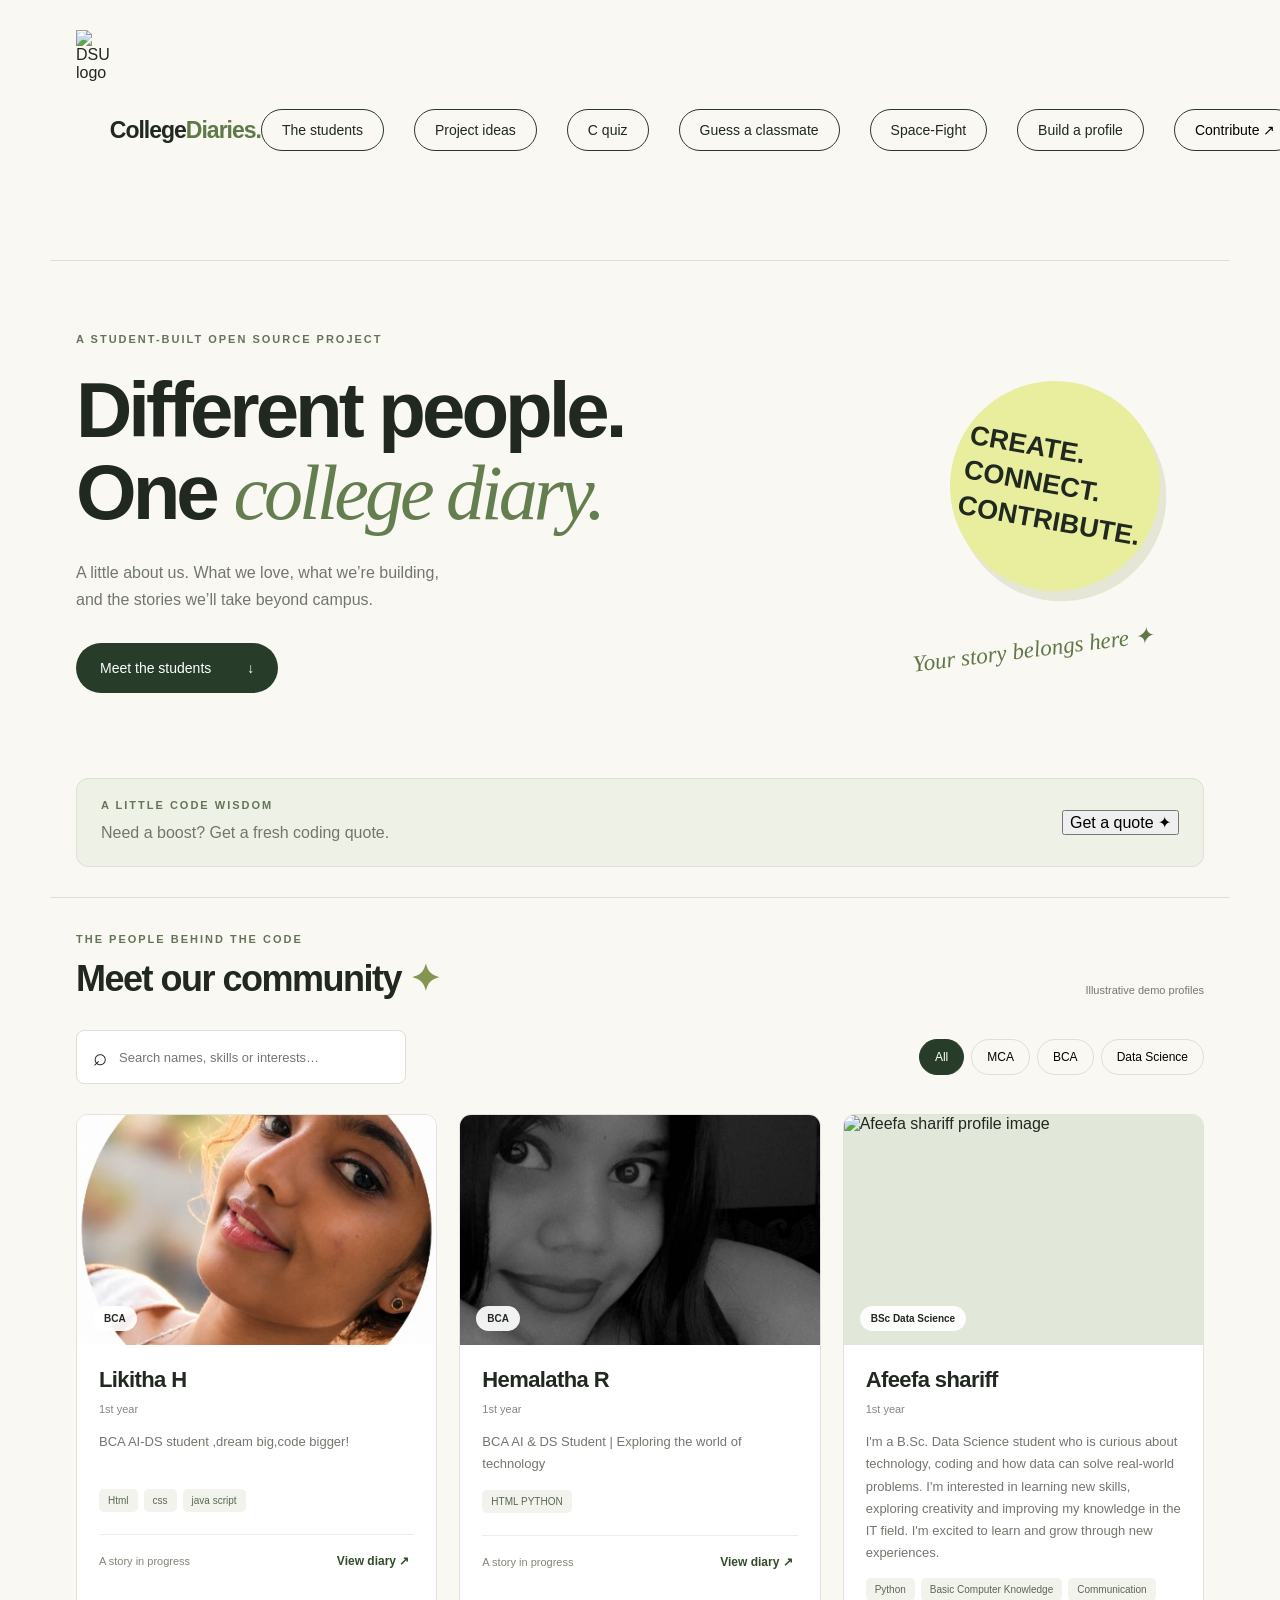
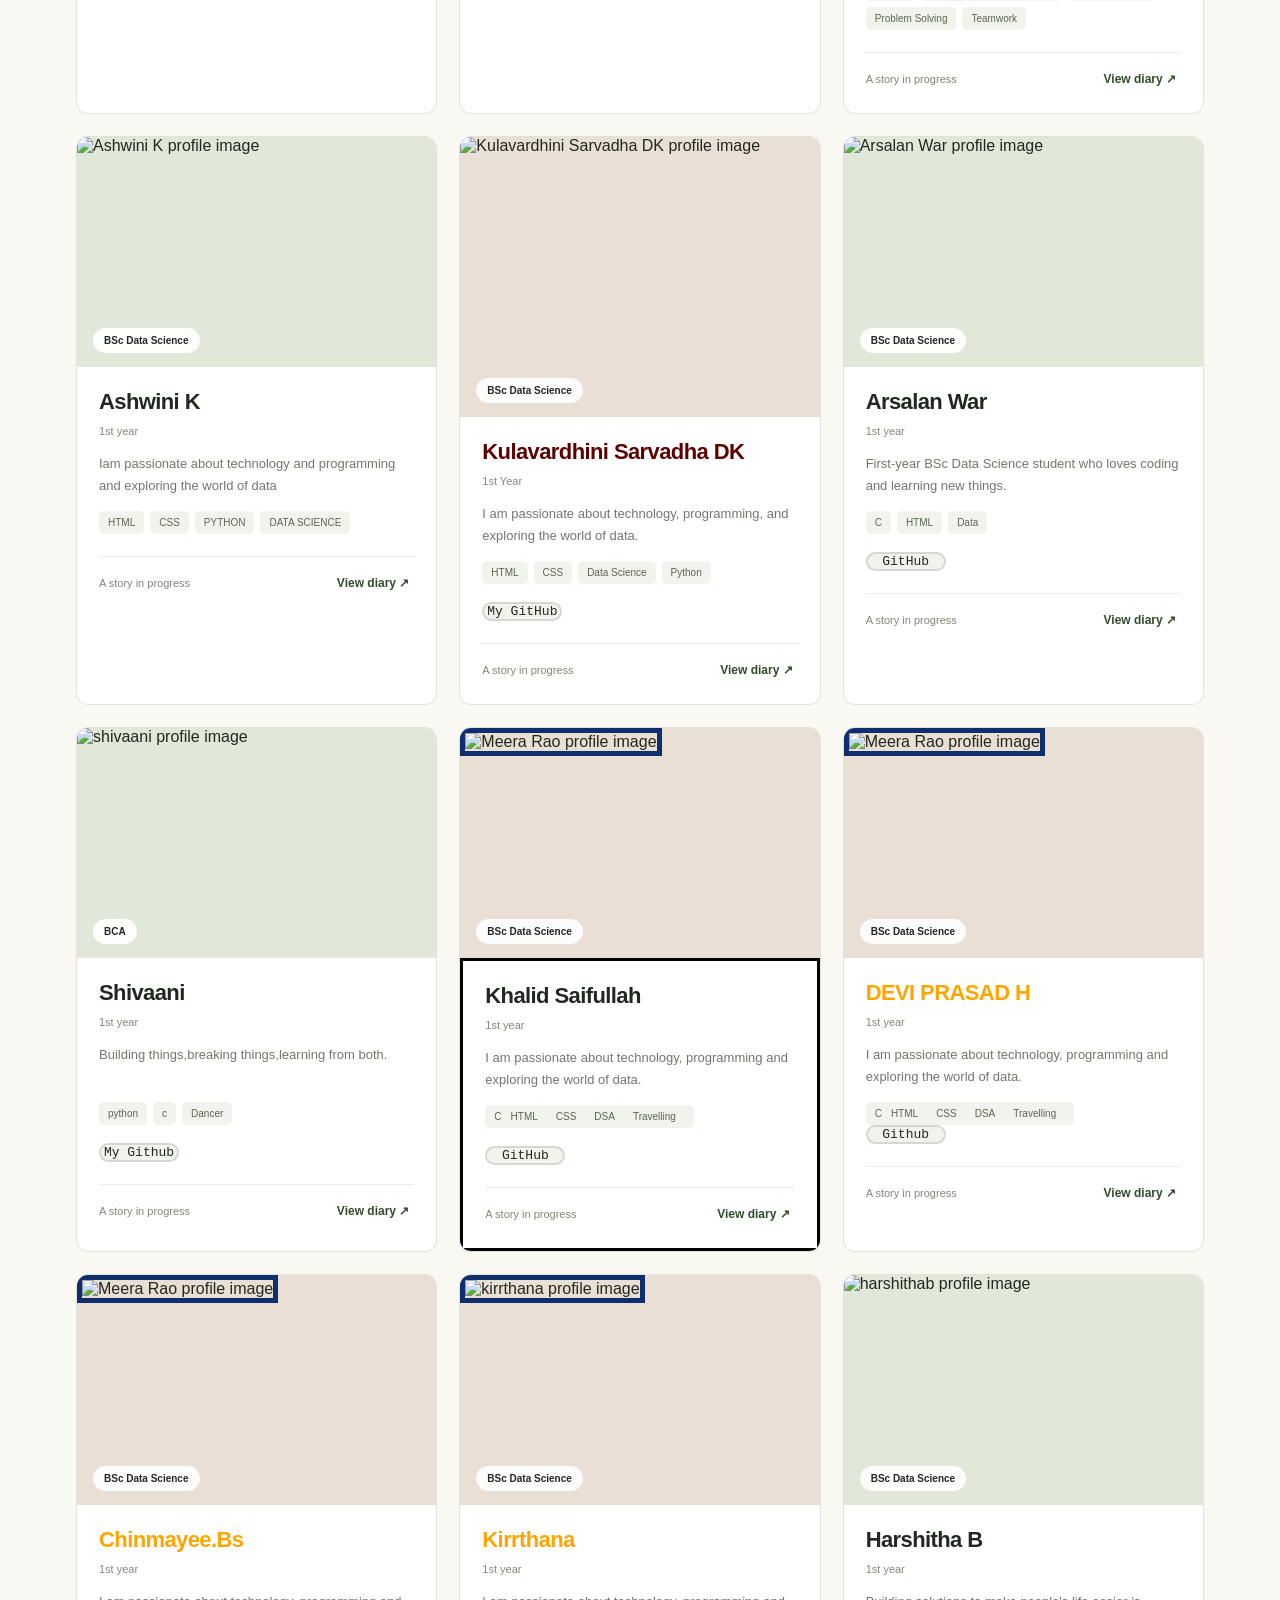
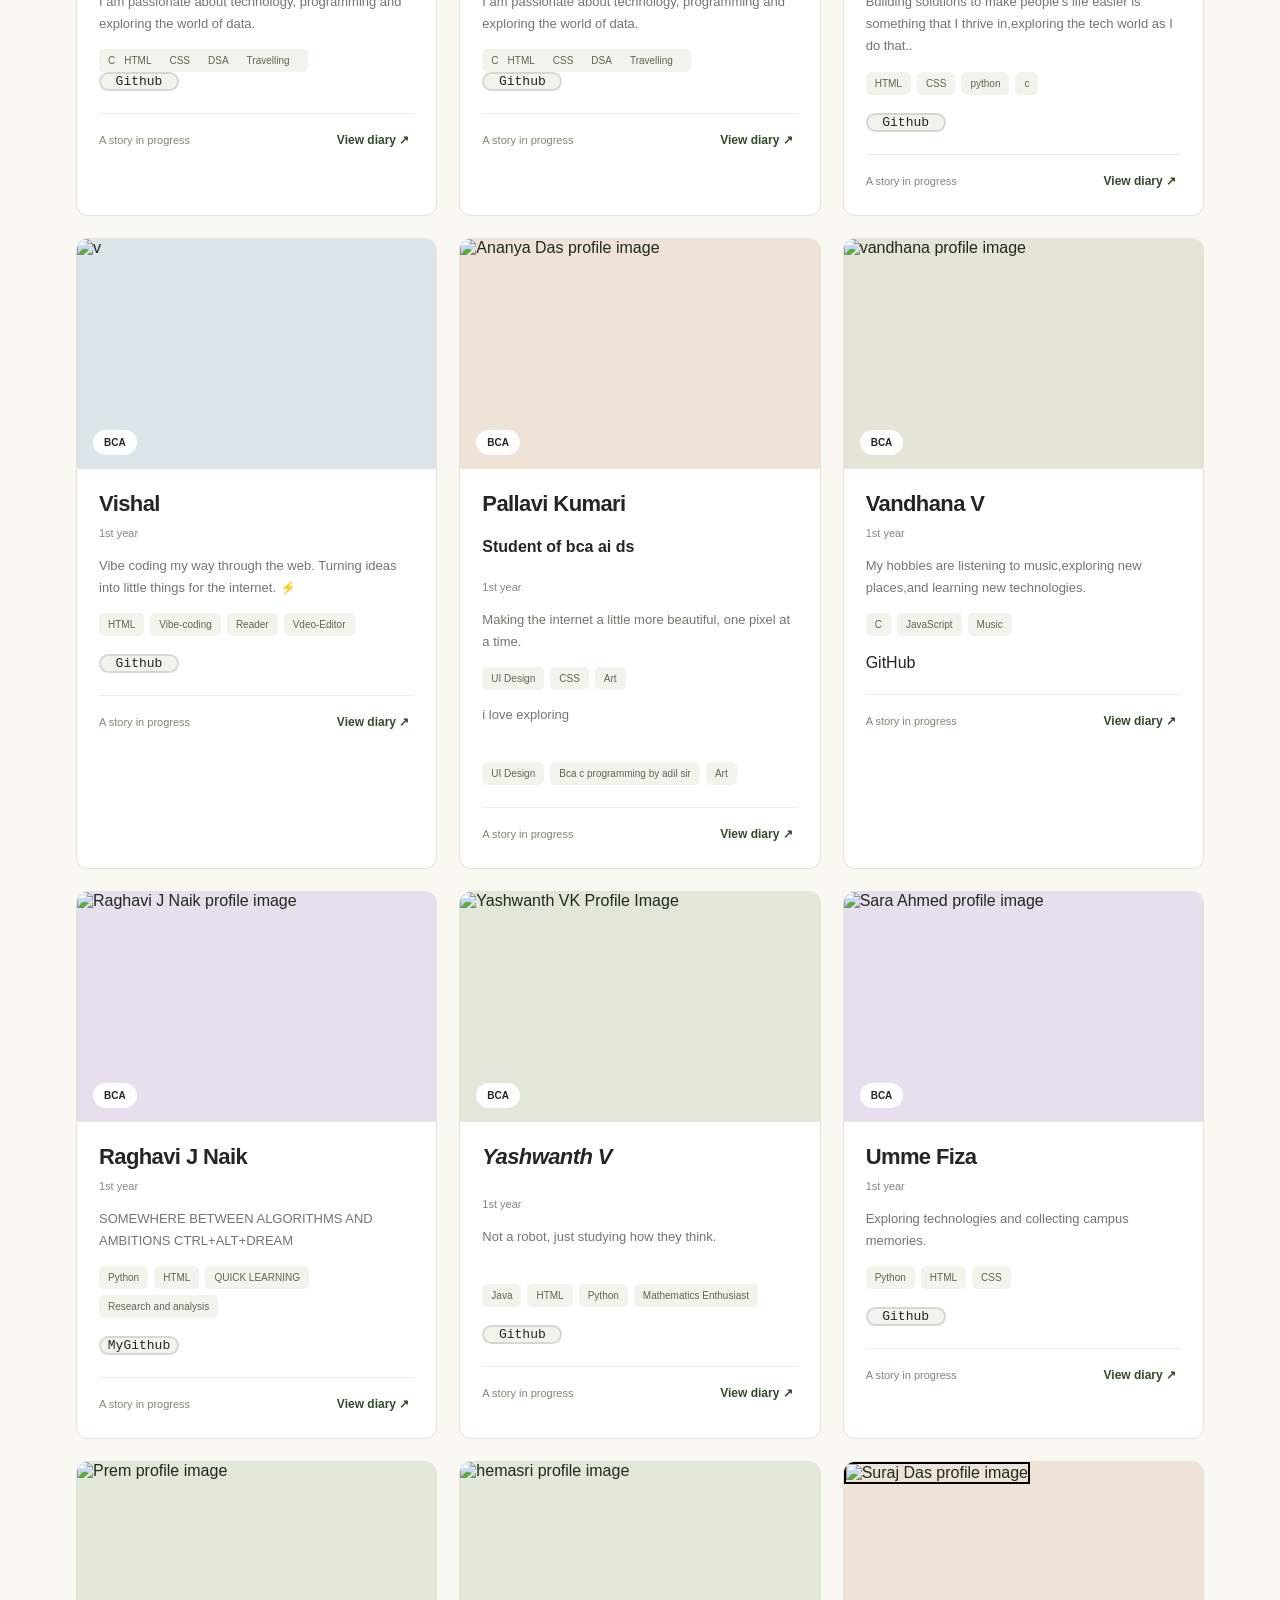
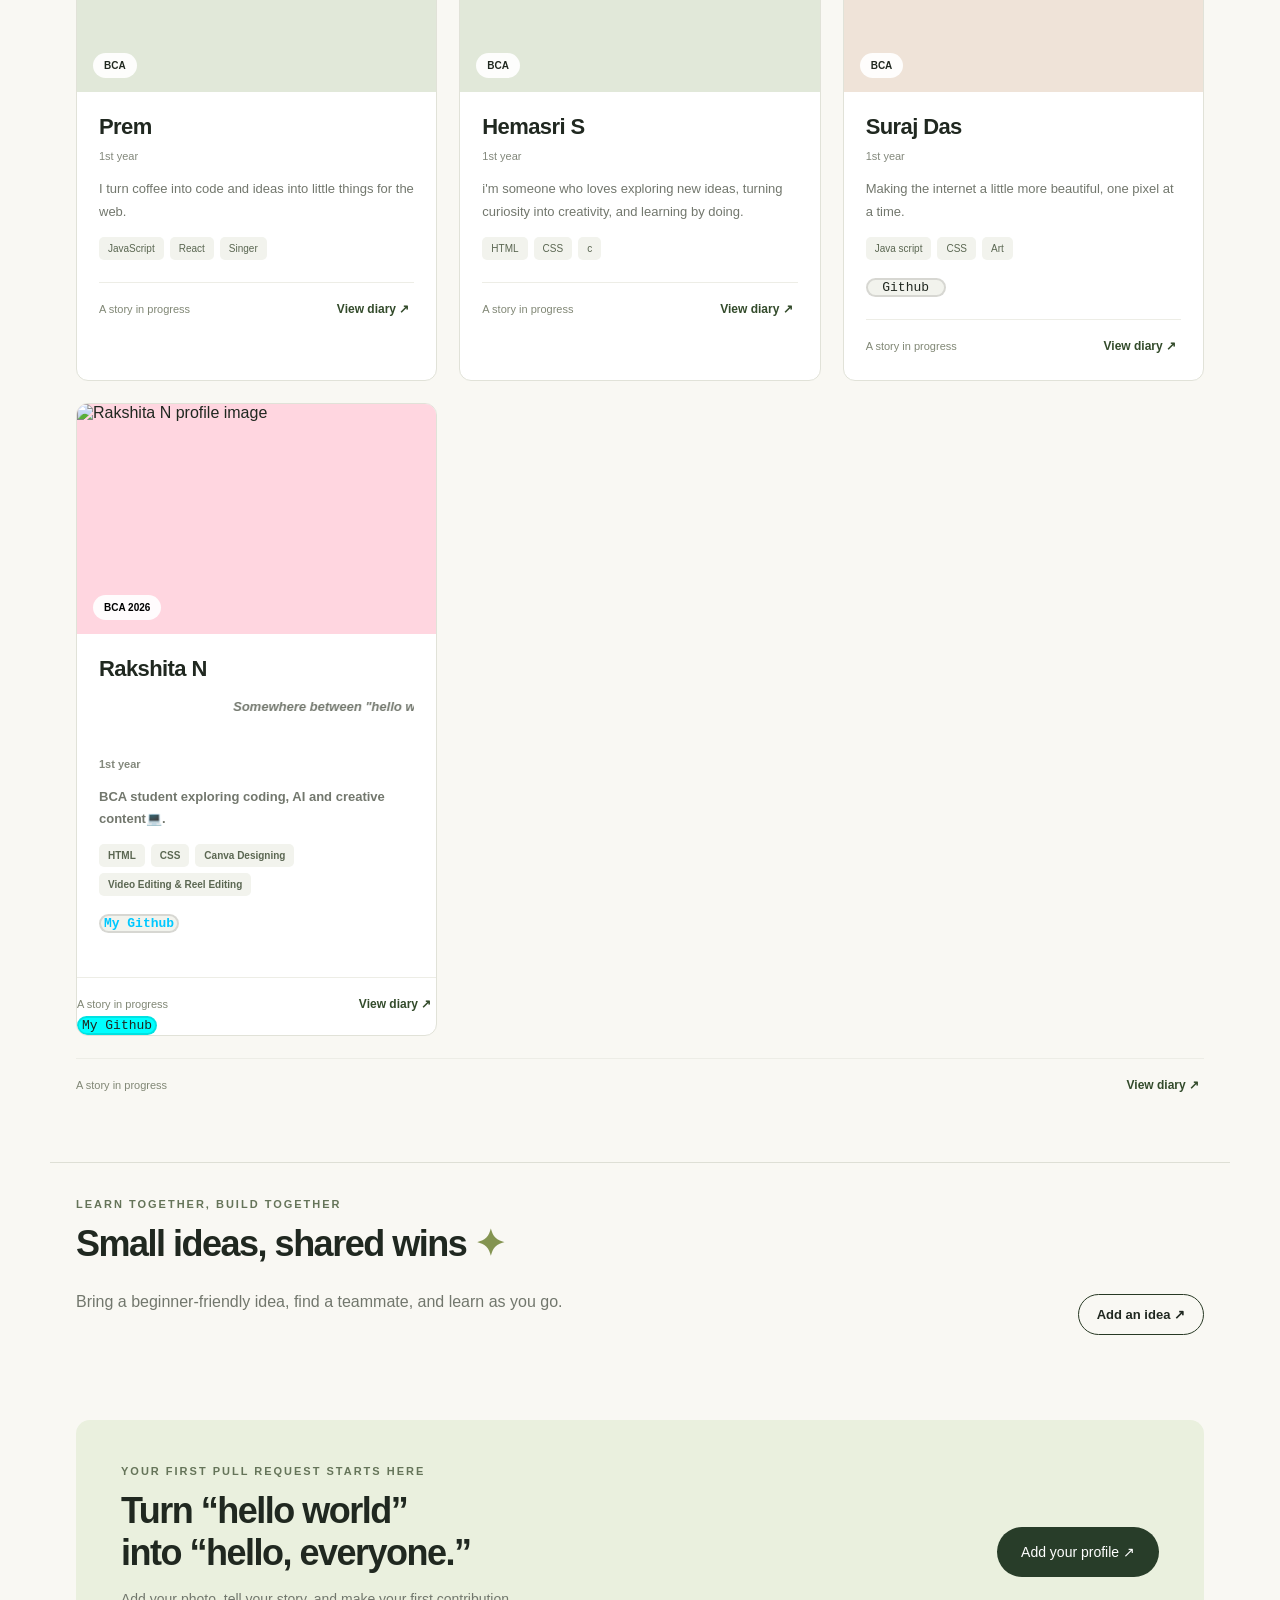
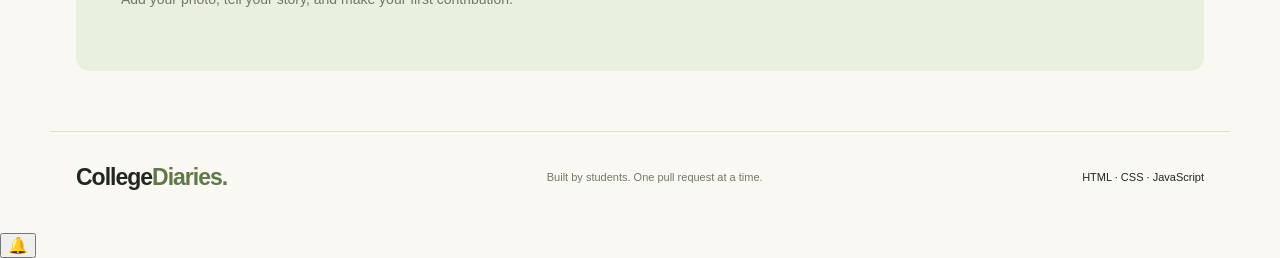
==== index.html @ a45e38e7 "Add profile card for Likitha H" ====
<!doctype html>
<html lang="en">

<head>
  <meta charset="utf-8">
  <meta name="viewport" content="width=device-width, initial-scale=1">
  <title>College Diaries — Our people, our stories</title>
  <meta name="description" content="A student-built collection of profiles, passions and campus stories.">
  <link rel="stylesheet" href="style.css">
  <link rel="stylesheet" href="dark.css">
  <link rel="stylesheet" href="contributions.css">

</head>

<body>
  <header>
   
    <img src="images/DSU logo.PNG" alt="DSU logo" height="200px" >
    <a class="brand" href="#">College<span>Diaries.</span></a>
    <nav>
      <a href="#students">The students</a>
      <a href="#projects">Project ideas</a>
      <a href="quiz.html" target="_blank" rel="noopener noreferrer">C quiz</a>
      <a href="classmate-game.html">Guess a classmate</a>
      <a href="space-fight.html">Space-Fight</a>
      <a href="profile-builder.html">Build a profile</a>
      <button id="guide">Contribute ↗</button>
      <button onclick="location.href='about.html'">About Us</button>
       
      <button id="theme-toggle" type="button" aria-pressed="false">
  Dark mode
</button>
    </nav>
  </header>
  <main>
    <section class="hero">
      <div class="eyebrow">A STUDENT-BUILT OPEN SOURCE PROJECT</div>
      <h1>Different people.<br>One <em>college diary.</em></h1>
      <p>A little about us. What we love, what we’re building,<br class="desktop"> and the stories we’ll take beyond
        campus.</p>
        <label class="theme-switch">
      <a class="primary" href="#students">Meet the students <span>↓</span></a>
      <div class="scribble">Your story belongs here ✦</div>
      <div class="sticker">CREATE.<br>CONNECT.<br>CONTRIBUTE.</div>
    </section>
    <section class="quote-section" aria-label="Coding quote">
      <div>
        <div class="eyebrow">A LITTLE CODE WISDOM</div>
        <p id="coding-quote" aria-live="polite">Need a boost? Get a fresh coding quote.</p>
      </div>
      <button id="quote-button" type="button">Get a quote ✦</button>
    </section>
    <section id="students">
      <div class="section-head">
        <div>
          <div class="eyebrow">THE PEOPLE BEHIND THE CODE</div>
          <h2>Meet our community<span> ✦</span></h2>
        </div>
        <span class="demo">Illustrative demo profiles</span>
      </div>
      <div class="toolbar">
        <label class="search">
          <span>⌕</span>
          <input id="search" type="search" placeholder="Search names, skills or interests…"
            aria-label="Search students">
        </label>
        <div id="filters">
          <button class="active" data-filter="All">All</button>
          <button data-filter="MCA">MCA</button>
          <button data-filter="BCA">BCA</button>
          <button data-filter="BSc Data Science">Data Science</button>
        </div>
      </div>
      <div id="grid" class="grid">
        <article class="card" data-course="BCA">
          <div class="portrait" style="--tint: #e1e8d9">
            <img src="images/likitha-h.jpg" alt="Likitha H profile image">
            <span class="course">BCA</span>
          </div>
          <div class="card-body">
            <h3>Likitha H</h3>
            <span class="year">1st year</span>
            <p>BCA AI-DS student ,dream big,code bigger!</p>
            <div class="tags">
              <span>Html</span>
              <span>css</span>
              <span>java script</span>
            </div>
            <p class="story" hidden>Hey there! 👋 I&#39;m a BCA student by day and a professional overthinker by night! 😂 My life is a mix of coding errors, college fun, crazy friends, endless laughter and unforgettable memories. I love music, having fun and trying new things. Sometimes I understand programming, sometimes programming understands me! 🤣 Just a simple person with big dreams, a happy heart and a little bit of craziness. 💻✨❤️</p>
            <div class="card-bottom"><span>A story in progress</span><button class="view" type="button">View diary ↗</button></div>
          </div>
        </article>
        <article class="card" data-course="BCA">
          <div class="portrait" style="--tint: #e1e8d9">
            <img src="images/hemalatha-r.jpg" alt="Hemalatha R profile image">
            <span class="course">BCA</span>
          </div>
          <div class="card-body">
            <h3>Hemalatha R</h3>
            <span class="year">1st year</span>
            <p>BCA AI &amp; DS Student | Exploring the world of technology</p>
            <div class="tags">
              <span>HTML PYTHON</span>
            </div>
            <p class="story" hidden>Learning about AI</p>
            <div class="card-bottom"><span>A story in progress</span><button class="view" type="button">View diary ↗</button></div>
          </div>
        </article>

        <article class="card" data-course="BSc Data Science">
          <div class="portrait" style="--tint: #e1e8d9">
            <img src="images/afeefa-shariff.jpg" alt="Afeefa shariff profile image">
            <span class="course">BSc Data Science</span>
          </div>
          <div class="card-body">
            <h3>Afeefa shariff</h3>
            <span class="year">1st year</span>
            <p>I&#39;m a B.Sc. Data Science student who is curious about technology, coding and how data can solve real-world problems. I&#39;m interested in learning new skills, exploring creativity and improving my knowledge in the IT field. I&#39;m excited to learn and grow through new experiences.</p>
            <div class="tags">
              <span>Python</span>
              <span>Basic Computer Knowledge</span>
              <span>Communication</span>
              <span>Problem Solving</span>
              <span>Teamwork</span>
            </div>
            <p class="story" hidden>My journey as a B.Sc. Data Science student is just beginning. I love exploring new things, learning about technology and discovering my interests. My goal is to improve my coding skills, gain practical knowledge and build a successful career in the IT industry. I believe every small step is part of a bigger dream. ✨</p>
            <div class="card-bottom"><span>A story in progress</span><button class="view" type="button">View diary ↗</button></div>
          </div>
        </article>
        <article class="card" data-course="BSc Data Science">
          <div class="portrait" style="--tint: #e1e8d9">
            <img src="images/ashwini-k.jpg" alt="Ashwini K profile image">
            <span class="course">BSc Data Science</span>
          </div>
          <div class="card-body">
            <h3>Ashwini K</h3>
            <span class="year">1st year</span>
            <p>Iam passionate about technology and programming and exploring the world of data</p>
            <div class="tags">
              <span>HTML</span>
              <span>CSS</span>
              <span>PYTHON</span>
              <span>DATA SCIENCE</span>
            </div>
            <p class="story" hidden>My name is ASHWINI .K I am a first-year B.Sc. Data Science student at Dayananda Sagar University. I am interested in technology and programming. I am currently learning C programming, HTML and CSS to improve my technical skills. In my free time, I enjoy COOKING and travelling. My goal is to become a Data Scientist and use technology to solve real-world problems .</p>
            <div class="card-bottom"><span>A story in progress</span><button class="view" type="button">View diary ↗</button></div>
          </div>
        </article>
       
       <article class="card" data-course="BSc Data Science">
         <div class="portrait" style="--tint: #eadfd4; height:280px;overflow:hidden;">
           <img src="images/kulavardhini-sarvadha.jpeg" alt="Kulavardhini Sarvadha DK profile image" style="display: block;
               width:100%; height: 100%;object-fit: cover;object-position: center top;" loading="lazy">
            <span class="course">BSc Data Science</span>
         </div>
  
         <div class="card-body">
           <h3 style="color:#5e0000;font-weight:bold;">Kulavardhini Sarvadha DK</h3>
           <span class="year">1st Year</span>
           <p>I am passionate about technology, programming, and exploring the world of data.</p>
    
           <div class="tags">
             <span>HTML</span>
             <span>CSS</span>
             <span>Data Science</span>
             <span>Python</span>
           </div>
           <br> <div class="github"><a href="https://github.com/kulavardhini-sarvadha">My GitHub</a></div>

           <p class="story" hidden>
             My name is KULAVARDHINI SARVADHA DK. I am a first-year B.Sc.Data Science student at Dayananda Sagar 
             University. I am very interested in technology and programming, and I am currently learning C 
             programming, HTML, and CSS to improve my technical skills.My ultimate career goal is to become a 
             successful Data Scientist and use modern technology to solve real-world problems.In my free time, 
             I really enjoy learning new things. My personal hobbies include cooking, travelling, painting, 
             and planting .
           </p>
           <div class="card-bottom">
           <span class="status">A story in progress</span>
           <button class="view">View diary ↗</button></div>
           </div>
       </article>
        
        <article class="card" data-course="BSc Data Science">
          <div class="portrait" style="--tint: #e1e8d9">
            <img src="images/arsalan-war.jpeg" alt="Arsalan War profile image">
            <span class="course">BSc Data Science</span>
          </div>
          <div class="card-body">
            <h3>Arsalan War</h3>
            <span class="year">1st year</span>
            <p>First-year BSc Data Science student who loves coding and learning new things.</p>
            <div class="tags"><span>C</span><span>HTML</span><span>Data</span></div>
            <br> <div class="github"><a href="https://github.com/changeatom" target="_blank" rel="noopener noreferrer">GitHub</a></div>
            <p class="story" hidden>I started college this year and I am learning C programming and web technologies.
            </p>
            <div class="card-bottom"><span>A story in progress</span><button class="view">View diary ↗</button></div>
          </div>
        </article>
        <article class="card" data-course="BCA">
          <div class="portrait" style="--tint: #e1e8d9">
            <img src="images/SHIVAANI.jpeg" alt="shivaani profile image" loading="lazy">
            <span class="course">BCA</span>
          </div>
          <div class="card-body">
            <h3>Shivaani </h3>
            <span class="year">1st year</span>
            <p>Building things,breaking things,learning from both.</p>
            <div class="tags"><span>python</span><span>c</span><span>Dancer</span></div>
            <br> <div class="github"><a href="https://github.com/shivaani2011">My Github</a></div>

            <p class="story" hidden>I turn coffee into code and ideas into little things for the web. This is a sample
              profile. Replace it with your own introduction, projects or favourite college memory.</p>
            <div class="card-bottom"><span>A story in progress</span><button class="view">View diary ↗</button></div>
          </div>
        </article>
        <article class="card" data-course="BSc Data Science">
          <div class="portrait" style="--tint: #eadfd4">
            <img src="images/khalid.jpg" alt="Meera Rao profile image" loading="lazy"
              style="border: 5px solid #0e2e6d;">
            <span class="course">BSc Data Science</span>
                   
          </div>
          <div style="border: 3px solid black" class="card-body">
            <h3>Khalid Saifullah</h3>
            <span class="year">1st year</span>
            <p>I am passionate about technology, programming and exploring the world of data. </p>
            <div class="tags"><span>C<span>HTML</span><span>CSS</span><span>DSA</span><span>Travelling</span></div>
            <p class="story" hidden>
              My name is Khalid Saifullah. I am a first-year B.Sc. Data
              Science student at Dayananda Sagar University. I am interested
              in technology and programming. I am currently
              learning C programming, HTML and CSS to improvemy technical
              skills. In my free time, I enjoy playing cricket and travelling.
              My goal is to become a Data Scientist and use technology to solve
              real-world problems.
            </p>
             <br> <div class="github"><a href="https://github.com/khalidsaifullah024">GitHub</a></div>  
            <div class="card-bottom"><span>A story in progress</span><button class="view">View diary ↗</button></div>
          </div>
        </article>
         <article class="card" data-course="BSc Data Science">
          <div class="portrait" style="--tint: #eadfd4">
            <img src="images/DEVI PRASAD H.jpeg " alt="Meera Rao profile image" loading="lazy"
              style="border: 5px solid #0e2e6d;">
            <span class="course">BSc Data Science</span>
          </div>
          <div class="card-body">
            <h3 class="devi-name">DEVI PRASAD H</h3>
            <span class="year">1st year</span>
            <p>I am passionate about technology, programming and exploring the world of data. </p>
            <div class="tags"><span>C<span>HTML</span><span>CSS</span><span>DSA</span><span>Travelling</span></div>
            <p class="story" hidden>
              My name is DEVI PRASAD H. I am a first-year B.Sc. Data
              Science student at Dayananda Sagar University. I am interested
              in technology and programming. I am currently
              learning C programming, HTML and CSS to improvemy technical
              skills. In my free time, I enjoy COOKING and travelling.
              My goal is to become a Data Scientist and use technology to solve
              real-world problems .
            </p>
             <div class="github"><a href="https://github.com/Devi-prasad-H">Github</a></div>
            <div class="card-bottom"><span>A story in progress</span><button class="view">View diary ↗</button></div>
          </div>
        </article>
        <article class="card" data-course="BSc Data Science">
          <div class="portrait" style="--tint: #eadfd4">
            <img src="images/chinmayee..png" alt="Meera Rao profile image" loading="lazy"
              style="border: 5px solid #0e2e6d;">
            <span class="course">BSc Data Science</span>
          </div>
          <div class="card-body">
            <h3 class="devi-name">Chinmayee.Bs</h3>
            <span class="year">1st year</span>
            <p>I am passionate about technology, programming and exploring the world of data. </p>
            <div class="tags"><span>C<span>HTML</span><span>CSS</span><span>DSA</span><span>Travelling</span></div>
            <p class="story" hidden>
              My name is CHINMAYEE.BS. I am a first-year B.Sc. Data
              Science student at Dayananda Sagar University. I am interested
              in technology and programming. I am currently
              learning C programming, HTML and CSS to improvemy technical
              skills. In my free time, I enjoy COOKING and travelling.
              My goal is to become a Data Scientist and use technology to solve
              real-world problems .
            </p>
             <div class="github"><a href="https://github.com/chinmayeebs534-cmd">Github</a></div>
            <div class="card-bottom"><span>A story in progress</span><button class="view">View diary ↗</button></div>
          </div>
        </article>
        <article class="card" data-course="BSc Data Science">
          <div class="portrait" style="--tint: #eadfd4">
            <img src="images/kirrthana.jpeg" alt="kirrthana profile image" loading="lazy"
              style="border: 5px solid #0e2e6d;">
            <span class="course">BSc Data Science</span>
          </div>
          <div class="card-body">
            <h3 class="devi-name">Kirrthana</h3>
            <span class="year">1st year</span>
            <p>I am passionate about technology, programming and exploring the world of data. </p>
            <div class="tags"><span>C<span>HTML</span><span>CSS</span><span>DSA</span><span>Travelling</span></div>
            <p class="story" hidden>
              My name is KIRRTHANA. I am a first-year B.Sc. Data
              Science student at Dayananda Sagar University. I am interested
              in technology and programming. I am currently
              learning C programming, HTML and CSS to improvemy technical
              skills. In my free time, I enjoy COOKING and travelling,listining to musics.
              My goal is to become a Data Scientist and use technology to solve
              real-world problems .
            </p>
             <div class="github"><a href="https://github.com/kirrthanaprkirrthu">Github</a></div>
            <div class="card-bottom"><span>A story in progress</span><button class="view">View diary ↗</button></div>
          </div>
        </article>

        <article class="card" data-course="BSc Data Science">
  <div class="portrait" style="--tint: #e1e8d9">
    <img src="images/harshithab.jpeg" alt="harshithab profile image">
    <span class="course">BSc Data Science</span>
  </div>
  <div class="card-body">
    <h3 class="harshithab-name">Harshitha B</h3>
    <span class="year">1st year</span>
    <p>Building solutions to make people's life easier is something that I thrive in,exploring the tech world as I do that..</p>
    <div class="tags"><span>HTML</span><span>CSS</span><span>python</span><span>c</span></div>
    <p class="story" hidden>I find sheer joy in building,collabrating and brainstroming ideas that eventually solve real world problems.. </p><br>
    <div class="github"><a href="https://github.com/harshitha1066">Github</a></div>
    <div class="card-bottom"><span>A story in progress</span><button class="view">View diary ↗</button></div> 
  </div>
     </article>

        <article class="card" data-course="BCA">
          <div class="portrait" style="--tint: #dce5ea">
            <img src="images/vish.jpeg" alt="v" loading="lazy">
            <span class="course">BCA</span>
          </div>
          <div class="card-body">

            <h3>Vishal</h3>
            <span class="year">1st year</span>
            <p>Vibe coding my way through the web. Turning ideas into little things for the internet. ⚡</p>
            <div class="tags"><span>HTML</span><span>Vibe-coding</span><span>Reader</span><span> Vdeo-Editor</span>
            </div><br>
            <div class="github"><a href="https://github.com/0vish0king-dot">Github</a></div>
            <p class="story" hidden>Vibe coding my way through the web. Turning ideas into little things for the
              internet. ⚡.</p>
            <div class="card-bottom"><span>A story in progress</span><button class="view">View diary ↗</button></div>
          </div>
        </article>
        <article class="card" data-course="BCA">
          <div class="portrait" style="--tint: #efe3d8">
            <img src="images/Pallavi.jpg" alt="Ananya Das profile image" loading="lazy">
            <span class="course">BCA</span>
          </div>
          <div class="card-body">
            <h3>Pallavi Kumari</h3>
            <h4>Student of bca ai ds</h4>
            <span class="year">1st year</span>
            <p>Making the internet a little more beautiful, one pixel at a time.</p>
            <div class="tags"><span>UI Design</span><span>CSS</span><span>Art</span></div>
            <p class="story" hidden>Making the internet a little more beautiful, one pixel at a time. This is a sample
              profile. Replace it with your own introduction, projects or favourite college memory.</p>
            <p>i love exploring</p>
            <div class="tags"><span>UI Design</span><span>Bca c programming by adil sir</span><span>Art</span></div>
            <p class="story" hidden>Making the internet a little more beautiful, one pixel at a time. This is a sample
              profile. Replace it with your own introduction, projects or favourite college memory.</p>
            <div class="card-bottom"><span>A story in progress</span><button class="view">View diary ↗</button></div>
          </div>
        </article>
        <article class="card" data-course="BCA">
          <div class="portrait" style="--tint: #e4e5d7">
            <img src="images/vandhana.jpeg" alt="vandhana profile image" loading="lazy">
            <span class="course">BCA</span>
          </div>
          <div class="card-body">
            <h3>Vandhana V</h3>
            <span class="year">1st year</span>
            <p>My hobbies are listening to music,exploring new places,and learning new technologies.</p>
            <div class="tags"><span>C</span><span>JavaScript</span><span>Music</span></div><br>
            <a href="https://github.com/Vandhana-282008">GitHub</a>
            <p class="story" hidden>Small experiments, big curiosity. Learning one commit at a time. </p>
            <div class="card-bottom"><span>A story in progress</span><button class="view">View diary ↗</button></div>
          </div>
        </article>
        <article class="card" data-course="BCA">
          <div class="portrait" style="--tint: #e7dfed">
            <img src="images/RAGH.jpeg" alt="Raghavi J Naik  profile image" loading="lazy">
            <span class="course">BCA </span>
          </div>
          <div class="card-body">
            <h3>Raghavi J Naik </h3>
            <span class="year">1st year</span>
            <p>SOMEWHERE BETWEEN ALGORITHMS AND AMBITIONS CTRL+ALT+DREAM</p>
            <div class="tags"><span>Python</span><span>HTML</span><SPAN>QUICK LEARNING</SPAN><SPAN>Research and analysis</SPAN></div><br>
            <div class="github"><a href="https://github.com/raghavinaik2008">MyGithub</a></div>
            <p class="story" hidden>Exploring machine learning and collecting campus memories.</p>
            <div class="card-bottom"><span>A story in progress</span><button class="view">View diary ↗</button></div>
          </div>
        </article>
        <article class="card" data-course="BCA">
          <div class="portrait" style="--tint: #e1e8d9">
            <img src="images/Yashu.jpeg" alt="Yashwanth VK Profile Image">
            <span class="course">BCA</span>
          </div>
          <div class="card-body">
            <h3><i>Yashwanth V</i></h3><br>
            <span class="year">1st year</span>
            <p>Not a robot, just studying how they think.</p>
            <div class="tags"><span>Java</span><span>HTML</span><span>Python</span><span>Mathematics Enthusiast</span>
            </div><br>
            <p class="story" hidden>🎓 Currently pursuing a Bachelor of Computer Applications (BCA) in Artificial
              Intelligence & Data Science | Proud DSUian ✨
              💻 Passionate about coding, 🚀 learning new technologies, and 🤖 exploring the exciting fields of
              Artificial Intelligence and Data Science... 📊✨</p>
            <div class="github"><a href="https://github.com/Yashwanth-VK">Github</a></div>
            <div class="card-bottom"><span>A story in progress</span><button class="view">View diary ↗</button></div>
          </div>
        </article>
        <article class="card" data-course="BCA">
          <div class="portrait" style="--tint: #e7dfed">
            <img src="images/fiza.jpeg" alt="Sara Ahmed profile image" loading="lazy">
            <span class="course">BCA</span>
          </div>
          <div class="card-body">
            <h3>Umme Fiza</h3>
            <span class="year">1st year</span>
            <p>Exploring technologies and collecting campus memories.</p>
            <div class="tags"><span>Python</span><span>HTML</span><span>CSS</span></div><br>
            <div class="github"><a href="https://github.com/ummefiza27">Github</a></div>
            <p class="story" hidden>Exploring technologies and collecting campus memories. This is a sample profile.
              Replace it with your own introduction, projects or favourite college memory.</p>
            <div class="card-bottom"><span>A story in progress</span><button class="view">View diary ↗</button></div>
          </div>
        </article>
        <article class="card" data-course="BCA">
          <div class="portrait" style="--tint: #e1e8d9">
            <img src="images/Prem.jpeg" alt="Prem profile image" loading="lazy">
            <span class="course">BCA</span>
          </div>
          <div class="card-body">
            <h3>Prem</h3>
            <span class="year">1st year</span>
            <p>I turn coffee into code and ideas into little things for the web.</p>
            <div class="tags"><span>JavaScript</span><span>React</span><span>Singer</span></div>
            <p class="story" hidden>I turn coffee into code and ideas into little things for the web. This is a sample
              profile. Replace it with your own introduction, projects and favourite college memory.</p>
            <div class="card-bottom"><span>A story in progress</span><button class="view">View diary ↗</button></div>
          </div>
        </article>

        <article class="card" data-course="BCA">
          <div class="portrait" style="--tint: #e1e8d9">
          <img src="images/hemasri.jpeg" alt="hemasri profile image">
             <span class="course">BCA</span>
           </div>
          <div class="card-body">
          <h3>Hemasri S</h3>
          <span class="year">1st year</span>
           <p>i'm someone who loves exploring new ideas, turning curiosity into creativity, and learning by doing.</p>
           <div class="tags"><span>HTML</span><span>CSS</span><span>c</span></div>
          <p class="story" hidden>I enjoy exploring creative ideas,building small coding projects and making college memories while learning new things and growing in confidence.</p>
           <div class="card-bottom"><span>A story in progress</span><button class="view">View diary ↗</button></div>
           </div>
        </article>

        <article class="card" data-course="BCA">
          <div class="portrait" style="--tint: #efe3d8">
            <img style="border: 2px solid black;" src="images/suraj-das.jpg" alt="Suraj Das profile image"
              loading="lazy">
            <span class="course">BCA</span>
          </div>
          <div class="card-body">
            <h3>Suraj Das</h3>
            <span class="year">1st year</span>
            <p>Making the internet a little more beautiful, one pixel at a time.</p>
            <div class="tags"><span>Java script</span><span>CSS</span><span>Art</span></div>
            <br>
            <div class="github"><a href="https://github.com/surajdas172345">Github</a></div>
            <p class="story" hidden>Life is all about 0s and 1s, 99 bugs in the code. Fix one, 127 bugs in the code.</p>
            <div class="card-bottom"><span>A story in progress</span><button class="view">View diary ↗</button></div>
          </div>
        </article>
        <article class="card" data-course="BCA">
          <div class="portrait" style="--tint : #ffd6e0">
            <img src="images/rakshi.jpeg" alt="Rakshita N profile image" loading="lazy">
            <span class="course" style="color: black;">BCA 2026</span>
          </div>
          <div class="card-body" style="font-weight:bold">
            <h3>Rakshita N</h3>
            <p><i>
                <marquee>Somewhere between "hello world" and big dreams</marquee>
              </i></p>
            <span class="year">1st year</span>
            <p>BCA student exploring coding, AI and creative content💻.</p>
            <div class="tags"><span>HTML</span><span>CSS</span><span>Canva Designing</span><span>Video Editing & Reel
                Editing</span> <br>
            </div><br>
            <div class="github" style="color: rgb(0, 200, 255);"><a href="https://github.com/nrakshita66-byte"> My Github</a></div>
            </a></div>
            <p class="story" hidden>Hey! I'm Rakshita, a BCA student exploring the world of technology. 💻✨ I'm currently learning HTML, CSS, C programming, and GitHub while discovering my interests in AI and software development. I love experimenting with new ideas, solving problems, and turning my curiosity into something creative. I'm just getting started, and I'm excited to learn, build, make mistakes, and grow one project at a time! 🚀</p>
            <div class="card-bottom"><span>A story in progress</span><button class="view">View diary ↗</button></div>
            <div class="github" style="background-color: aqua;"><a href="https://github.com/nrakshita66-byte"> My
                Github</a></div>
            </a>
          </div>
          <p class="story" hidden>Hey! I'm Rakshita, a BCA student exploring the world of technology. 💻✨ I'm currently
            learning HTML, CSS, C programming, and GitHub while discovering my interests in AI and software development.
            I love experimenting with new ideas, solving problems, and turning my curiosity into something creative. I'm
            just getting started, and I'm excited to learn, build, make mistakes, and grow one project at a time! 🚀</p>
          <div class="card-bottom"><span>A story in progress</span><button class="view">View diary ↗</button></div>
          </div>
      </article>
      </div>
      <p id="empty" hidden>No profiles found. Try a different search.</p>
    </section>
    <section id="projects" class="projects-section">
      <div class="section-head">
        <div>
          <div class="eyebrow">LEARN TOGETHER, BUILD TOGETHER</div>
          <h2>Small ideas, shared wins<span> ✦</span></h2>
          <p>Bring a beginner-friendly idea, find a teammate, and learn as you go.</p>
        </div>
        <a class="project-submit" href="https://github.com/Devi-prasad-H/college-diaries/blob/main/projects.js"
          target="_blank" rel="noopener noreferrer">Add an idea ↗</a>
      </div>
      <div id="project-grid" class="project-grid" aria-live="polite"></div>
    </section>
    <section class="contribute">
      <div>
        <div class="eyebrow">YOUR FIRST PULL REQUEST STARTS HERE</div>
        <h2>Turn “hello world”<br>into “hello, everyone.”</h2>
        <p>Add your photo, tell your story, and make your first contribution.</p>
      </div>
      <button id="guide2" class="primary">Add your profile ↗</button>
    </section>
  </main>
  <footer>
    <a class="brand" href="#">College<span>Diaries.</span></a>
    <p>Built by students. One pull request at a time.</p>
    <span>HTML · CSS · JavaScript</span>
  </footer>
  <dialog id="modal">
    <button class="close" aria-label="Close dialog">×</button>
    <div id="modal-content"></div>
    <p id="share-status" class="share-status" role="status" aria-live="polite"></p>
  </dialog>
  <script src="projects.js"></script>
  <script src="app.js"></script>
  <script src="theme-toggle.js"></script>

  <div class="contribution-widget">

    <button
        id="contributionBell"
        class="contribution-bell"
        aria-label="View contributions"
        aria-expanded="false"
        aria-controls="contributionPanel">
        🔔

        <span id="notificationCount"
              class="notification-count"
              hidden>
            0
        </span>
    </button>

    <div
        id="contributionPanel"
        class="contribution-panel"
        hidden>

        <div class="contribution-header">
            <h3>Recent Contributions</h3>

            <button
                id="closeContributions"
                class="close-contributions"
                aria-label="Close">
                &times;
            </button>
        </div>

        <ul id="contributionList"
            class="contribution-list">
            <li>Loading contributions...</li>
        </ul>

        <a
            class="contribution-footer"
            href="https://github.com/mohdadil1/College-Diaries"
            target="_blank"
            rel="noopener noreferrer">
            View all contributions →
        </a>

      </div>

</div>

<script src="contributions.js"></script>

</body>

</html>
---- style.css ----
* {
    box-sizing: border-box
}

html {
    scroll-behavior: smooth
}

body {
    margin: 0;
    background: #f9f8f3;
    color: #202820;
    font-family: Arial, sans-serif
}

button,
input {
    font: inherit
}

button,
a {
    -webkit-tap-highlight-color: transparent
}

button {
    cursor: pointer
}

a {
    color: inherit;
    text-decoration: none
}

header,
main,
footer {
    max-width: 1180px;
    margin: auto
}

header {
    padding: 30px 26px;
    display: flex;
    justify-content: space-between;
    align-items: center;
    border-bottom: 1px solid #dedfd5
}

.brand {
    font-size: 23px;
    font-weight: 800;
    letter-spacing: -1px
}

.brand span {
    color: #607949
}

nav {
    display: flex;
    gap: 30px;
    align-items: center;
    font-size: 14px
}

nav>a,
nav button {
    display: inline-flex;
    align-items: center;
    background: none;
    border: 1px solid #283924;
    border-radius: 30px;
    padding: 12px 20px;
    white-space: nowrap
}

.hero {
    position: relative;
    padding: 72px 26px 85px;
    overflow: hidden
}

.eyebrow {
    font-size: 11px;
    font-weight: 700;
    letter-spacing: 2px;
    color: #657459
}

h1 {
    font-size: clamp(48px, 6.4vw, 78px);
    line-height: 1.05;
    letter-spacing: -4px;
    margin: 25px 0
}

h1 em {
    font-family: Georgia, serif;
    font-weight: 400;
    color: #657e4f
}

p {
    color: #72776d;
    font-size: 16px;
    line-height: 1.7
}

.primary {
    display: inline-flex;
    gap: 36px;
    align-items: center;
    border: 0;
    background: #283d29;
    color: white;
    border-radius: 30px;
    padding: 17px 24px;
    font-size: 14px;
    margin-top: 14px
}

.sticker {
    position: absolute;
    right: 70px;
    top: 120px;
    background: #e8ee9d;
    width: 210px;
    height: 210px;
    border-radius: 50%;
    display: grid;
    place-content: center;
    font-weight: 800;
    font-size: 27px;
    line-height: 1.3;
    transform: rotate(10deg);
    box-shadow: 8px 9px 0 #e6e6d7
}

.scribble {
    position: absolute;
    right: 76px;
    top: 375px;
    font: italic 23px Georgia;
    color: #627747;
    transform: rotate(-7deg)
}

.quote-section {
    margin: 0 26px 30px;
    padding: 20px 24px;
    display: flex;
    align-items: center;
    justify-content: space-between;
    gap: 20px;
    background: #eef1e6;
    border: 1px solid #dedfd5;
    border-radius: 12px
}

.quote-section p {
    margin: 8px 0 0
}

.quote-button {
    flex: 0 0 auto;
    border: 1px solid #283924;
    border-radius: 30px;
    padding: 12px 18px;
    background: #283d29;
    color: white
}

#students {
    padding: 35px 26px 65px;
    border-top: 1px solid #dedfd5
}

.projects-section {
    padding: 35px 26px 65px;
    border-top: 1px solid #dedfd5
}

.projects-section .section-head {
    margin-bottom: 20px
}

.projects-section .section-head p {
    margin: 0 0 20px
}

.project-submit {
    display: inline-flex;
    flex: 0 0 auto;
    align-items: center;
    border: 1px solid #283924;
    border-radius: 30px;
    padding: 12px 18px;
    font-size: 13px;
    font-weight: 700
}

.project-grid {
    display: grid;
    grid-template-columns: repeat(3, minmax(0, 1fr));
    gap: 22px
}

.project-card {
    display: flex;
    flex-direction: column;
    align-items: flex-start;
    min-width: 0;
    padding: 22px;
    background: #fff;
    border: 1px solid #e1e2d8;
    border-radius: 12px
}

.project-card h3 {
    margin: 18px 0 0;
    font-size: 21px
}

.project-card p {
    font-size: 13px
}

.project-card .project-creator {
    margin: 0 0 12px;
    color: #4c5546;
    font-weight: 700
}

.project-status,
.beginner-tag {
    display: inline-flex;
    border-radius: 20px;
    padding: 7px 10px;
    background: #eef1e6;
    color: #35452d;
    font-size: 11px;
    font-weight: 700
}

.project-status.completed {
    background: #e2eee5;
    color: #245738
}

.beginner-tag {
    background: #fff2d6;
    color: #664710
}

.project-card h4 {
    margin: 20px 0 9px;
    font-size: 12px
}

.project-skills {
    display: flex;
    flex-wrap: wrap;
    gap: 6px
}

.project-skills span {
    padding: 6px 9px;
    border-radius: 5px;
    background: #f2f3ed;
    color: #5b6752;
    font-size: 10px
}

.project-card .project-credits {
    margin-bottom: 10px
}

.project-link {
    margin-top: auto;
    padding-top: 22px;
    color: #334b2b;
    font-size: 12px;
    font-weight: 700
}

.section-head {
    display: flex;
    align-items: end;
    justify-content: space-between
}

h2 {
    font-size: 36px;
    letter-spacing: -1.5px;
    margin: 13px 0 23px
}

h2 span {
    color: #849451
}

.demo {
    font-size: 11px;
    color: #74796a;
    margin-bottom: 27px
}

.toolbar {
    display: flex;
    justify-content: space-between;
    gap: 20px;
    margin: 7px 0 30px
}

.search {
    display: flex;
    gap: 10px;
    align-items: center;
    background: white;
    border: 1px solid #dedfd5;
    border-radius: 8px;
    padding: 12px 16px;
    min-width: 330px
}

.search span {
    font-size: 24px
}

.search input {
    border: 0;
    outline: none;
    background: none;
    width: 100%;
    font-size: 13px
}

#filters {
    display: flex;
    gap: 7px;
    flex-wrap: wrap;
    align-items: center
}

#filters button {
    background: none;
    border: 1px solid #dedfd5;
    border-radius: 25px;
    padding: 10px 15px;
    font-size: 12px
}

#filters .active {
    background: #283d29;
    color: white;
    border-color: #283d29
}

.grid {
    display: grid;
    grid-template-columns: repeat(3, 1fr);
    gap: 22px
}

.card {
    background: #fff;
    border: 1px solid #e1e2d8;
    border-radius: 12px;
    overflow: hidden;
    transition: transform .2s
}

.card:hover {
    transform: translateY(-4px)
}

.portrait {
    height: 230px;
    background: var(--tint);
    position: relative;
    overflow: hidden
}

.portrait img {
    width: 100%;
    height: 100%;
    object-fit: cover
}

.course {
    position: absolute;
    bottom: 14px;
    left: 16px;
    background: #ffffffeb;
    padding: 7px 11px;
    border-radius: 20px;
    font-size: 10px;
    font-weight: 700
}


.card-body {
    padding: 22px
}

.card h3 {
    font-size: 22px;
    margin: 0 0 6px;
    letter-spacing: -.6px
}

.devi-name {
    color: orange
}

.year {
    font-size: 11px;
    color: #83887c
}

.card p {
    font-size: 13px;
    margin: 14px 0;
    min-height: 44px
}

.tags {
    display: flex;
    flex-wrap: wrap;
    gap: 6px
}

.tags span {
    font-size: 10px;
    background: #f2f3ed;
    border-radius: 5px;
    padding: 6px 9px;
    color: #5b6752
}

.card-bottom {
    margin-top: 22px;
    border-top: 1px solid #ededE6;
    padding-top: 14px;
    display: flex;
    justify-content: space-between;
    align-items: center;
    font-size: 11px;
    color: #808775
}

.view {
    border: 0;
    background: none;
    color: #334b2b;
    font-weight: 700;
    font-size: 12px;
    padding: 5px
}

.contribute {
    margin: 0 26px 60px;
    background: #eaf0de;
    border-radius: 14px;
    padding: 45px;
    display: flex;
    justify-content: space-between;
    align-items: center
}

.contribute h2 {
    margin-bottom: 12px
}

.contribute p {
    font-size: 14px
}

footer {
    padding: 25px 26px 35px;
    border-top: 1px solid #dedfd5;
    display: flex;
    align-items: center;
    justify-content: space-between
}

footer p,
footer>span {
    font-size: 11px
}

dialog {
    border: 1px solid #dedfd5;
    border-radius: 16px;
    padding: 35px;
    max-width: 620px;
    width: calc(100% - 32px);
    max-height: 85vh
}

dialog::backdrop {
    background: #18241699
}

.close {
    float: right;
    border: 0;
    background: #f0f2e8;
    border-radius: 50%;
    width: 30px;
    height: 30px;
    font-size: 23px
}

dialog h2 {
    margin-top: 15px
}

dialog li {
    font-size: 14px;
    line-height: 1.8;
    margin-bottom: 10px
}

pre {
    padding: 18px;
    background: #253426;
    color: #e8f0d8;
    overflow: auto;
    border-radius: 8px;
    font-size: 12px;
    line-height: 1.6
}

dialog img {
    width: 110px;
    height: 110px;
    border-radius: 50%
}

.profile-actions {
    display: flex;
    flex-wrap: wrap;
    gap: 10px;
    margin-top: 20px
}

.profile-actions button {
    border: 1px solid #283924;
    border-radius: 30px;
    padding: 10px 16px;
    font-size: 13px
}

.profile-actions .share-native {
    background: #283d29;
    color: #fff
}

.profile-actions .copy-profile-link {
    background: transparent;
    color: #283924
}

.copy-fallback {
    display: block;
    margin-top: 16px;
    font-size: 13px;
    font-weight: 700
}

.copy-fallback input {
    display: block;
    width: 100%;
    margin-top: 6px;
    padding: 10px;
    border: 1px solid #dedfd5;
    border-radius: 8px
}

.share-status {
    position: fixed;
    z-index: 10;
    right: 20px;
    bottom: 20px;
    max-width: calc(100% - 40px);
    margin: 0;
    padding: 12px 18px;
    border-radius: 10px;
    background: #283d29;
    color: #fff;
    font-size: 14px;
    opacity: 0;
    pointer-events: none;
    transform: translateY(8px);
    transition: opacity .2s, transform .2s
}

.share-status.visible {
    opacity: 1;
    transform: translateY(0)
}

a:focus-visible,
button:focus-visible,
input:focus-visible {
    outline: 3px solid #8caa58;
    outline-offset: 4px
}

body[data-theme="dark"] {
    background: #191d19;
    color: #edf0e8
}

body[data-theme="dark"] header,
body[data-theme="dark"] #students,
body[data-theme="dark"] footer {
    border-color: #394139
}

body[data-theme="dark"] .eyebrow,
body[data-theme="dark"] h1 em,
body[data-theme="dark"] .scribble {
    color: #b6ca8d
}

body[data-theme="dark"] p,
body[data-theme="dark"] .demo,
body[data-theme="dark"] .year {
    color: #b5bdb0
}

body[data-theme="dark"] .search,
body[data-theme="dark"] .card,
body[data-theme="dark"] dialog {
    background: #242a24;
    color: #edf0e8;
    border-color: #414a40
}

body[data-theme="dark"] .search input {
    color: #edf0e8
}

body[data-theme="dark"] #filters button {
    color: #edf0e8;
    border-color: #51594d
}

body[data-theme="dark"] #filters .active {
    background: #657e4f;
    border-color: #657e4f
}

body[data-theme="dark"] .tags span,
body[data-theme="dark"] .close {
    background: #343d33;
    color: #d5e0c3
}

body[data-theme="dark"] .card-bottom {
    border-color: #394139;
    color: #b5bdb0
}

body[data-theme="dark"] .view {
    color: #c5d9a1
}

body[data-theme="dark"] .contribute {
    background: #293329
}

body[data-theme="dark"] .theme-toggle-track {
    background: #657e4f
}

@media(max-width:800px) {
    .sticker {
        right: 40px;
        top: 150px;
        width: 150px;
        height: 150px;
        font-size: 20px
    }

    .hero h1 {
        font-size: 56px
    }

    .scribble {
        right: 30px;
        top: 330px;
        font-size: 18px
    }

    .toolbar {
        flex-direction: column
    }

    .grid {
        grid-template-columns: repeat(2, 1fr)
    }

    .project-grid {
        grid-template-columns: repeat(2, minmax(0, 1fr))
    }

    footer {
        flex-wrap: wrap;
        gap: 15px
    }

    .section-head {
        align-items: start;
        flex-direction: column
    }

    .demo {
        margin-bottom: 15px
    }
}

@media(max-width:560px) {
    header img{
        height: 80px;
        

    }
    header {
        padding: 2px 20px;
        display: flex;
        flex-direction: column;
    }

    nav {
        justify-content: center;
        flex-wrap: wrap;
        gap: 8px
    }

    nav>a,
    nav button {
        padding: 9px 12px;
        font-size: 12px
    }

    .brand {
        font-size: 21px
    }

    .hero {
        padding: 45px 20px 55px
    }

    .quote-section {
        margin: 0 20px 25px;
        padding: 18px;
        align-items: flex-start;
        flex-direction: column
    }

    .hero h1 {
        font-size: 47px;
        letter-spacing: -2.5px
    }

    .hero p {
        font-size: 14px
    }

    .sticker,
    .scribble {
        display: none
    }

    #students {
        padding: 30px 20px
    }

    .projects-section {
        padding: 30px 20px
    }

    .grid {
        grid-template-columns: 1fr
    }

    .project-grid {
        grid-template-columns: 1fr
    }

    .projects-section .section-head {
        align-items: flex-start
    }

    h2 {
        font-size: 30px
    }

    .search {
        min-width: 0
    }

    .portrait {
        height: 270px
    }

    .contribute {
        margin: 20px;
        padding: 25px;
        display: block
    }

    .contribute .primary {
        margin-top: 8px
    }

    footer {
        margin-top: 35px
    }

    .desktop {
        display: none
    }

    .share-status {
        right: 12px;
        bottom: 12px;
        max-width: calc(100% - 24px)
    }
}
.github{
    border: 2px solid rgba(0, 0, 0, 0.112);
    background-color:#f2f3ed;
    border-radius: 10px;
    width: 80px;
    display: flex;
    justify-content: center;
    font-family:monospace;
}
.card:hover{
transform: translateY(-8px) scale(1.04);
  box-shadow: 0 14px 30px rgba(0, 0, 0, 0.25);
  z-index: 2;
}

.quiz-section {
    margin: 0 26px 35px;
    padding: 32px;
    background: #eef1e6;
    border: 1px solid #dedfd5;
    border-radius: 14px
}

.quiz-heading h2 {
    margin-bottom: 8px
}

.quiz-heading p {
    margin: 0 0 22px
}

.quiz-panel {
    max-width: 760px;
    margin: 0 auto;
    padding: 24px;
    background: #fff;
    border: 1px solid #e1e2d8;
    border-radius: 12px
}

.quiz-progress-row {
    display: flex;
    justify-content: space-between;
    gap: 12px;
    margin-bottom: 10px;
    font-size: 13px;
    font-weight: 700
}

#quiz-progress {
    display: block;
    width: 100%;
    height: 8px;
    margin-bottom: 22px;
    accent-color: #607949
}

.quiz-question {
    margin: 0 0 14px;
    font-size: 20px
}

.quiz-code {
    margin: 0 0 20px;
    padding: 18px;
    overflow-x: auto;
    border: 1px solid #dedfd5;
    border-radius: 8px;
    background: #f5f5f0;
    color: #202820;
    font: 14px/1.6 Consolas, "Courier New", monospace;
    tab-size: 4
}

.quiz-options {
    display: grid;
    gap: 9px;
    margin: 0 0 18px;
    padding: 0;
    border: 0
}

.quiz-options legend {
    margin-bottom: 10px;
    font-size: 13px;
    font-weight: 700
}

.quiz-option {
    display: flex;
    align-items: flex-start;
    gap: 10px;
    padding: 12px 14px;
    border: 1px solid #dedfd5;
    border-radius: 8px;
    cursor: pointer
}

.quiz-option:has(input:checked) {
    border-color: #607949;
    background: #f1f4eb
}

.quiz-option input {
    flex: 0 0 auto;
    margin: 3px 0 0;
    accent-color: #354b2c
}

.quiz-submit {
    border: 0;
    border-radius: 30px;
    padding: 12px 20px;
    background: #283d29;
    color: #fff;
    font-weight: 700
}

.quiz-submit:disabled {
    cursor: not-allowed;
    opacity: .55
}

.quiz-feedback {
    margin: 18px 0;
    padding: 14px 16px;
    border: 1px solid #dedfd5;
    border-radius: 8px
}

.quiz-feedback p {
    margin: 6px 0 0;
    font-size: 14px
}

.quiz-option.correct {
    border-color: #5b8254;
    background: #e8f1e4
}

.quiz-option.incorrect {
    border-color: #b65b50;
    background: #f8e9e6
}

.quiz-result h3 {
    margin-top: 0
}

@media(max-width:560px) {
    .quiz-section {
        margin: 0 20px 25px;
        padding: 22px 16px
    }

    .quiz-panel {
        padding: 18px 14px
    }

    .quiz-code {
        padding: 14px;
        font-size: 12px
    }
}

/* body {
  background-color: #ffffff;
  color: #222222;
  transition: background-color 0.3s, color 0.3s;
}

body.dark-mode {
  background-color: #121212;
  color: #eeeeee;
} */
#notif-bell {
  position: relative;
  background: none;
  border: none;
  font-size: 1.4rem;
  cursor: pointer;
}

#notif-count {
  position: absolute;
  top: -6px;
  right: -8px;
  background: red;
  color: white;
  font-size: 0.7rem;
  padding: 2px 6px;
  border-radius: 50%;
}

#notif-list {
  position: absolute;
  top: 60px;
  right: 20px;
  width: 300px;
  max-height: 350px;
  overflow-y: auto;
  background: white;
  color: black;
  border-radius: 8px;
  box-shadow: 0 4px 12px rgba(0,0,0,0.25);
  z-index: 1000;
}

#notif-list.hidden {
  display: none;
}

.notif-item {
  padding: 10px 12px;
  border-bottom: 1px solid #eee;
  font-size: 0.9rem;
}
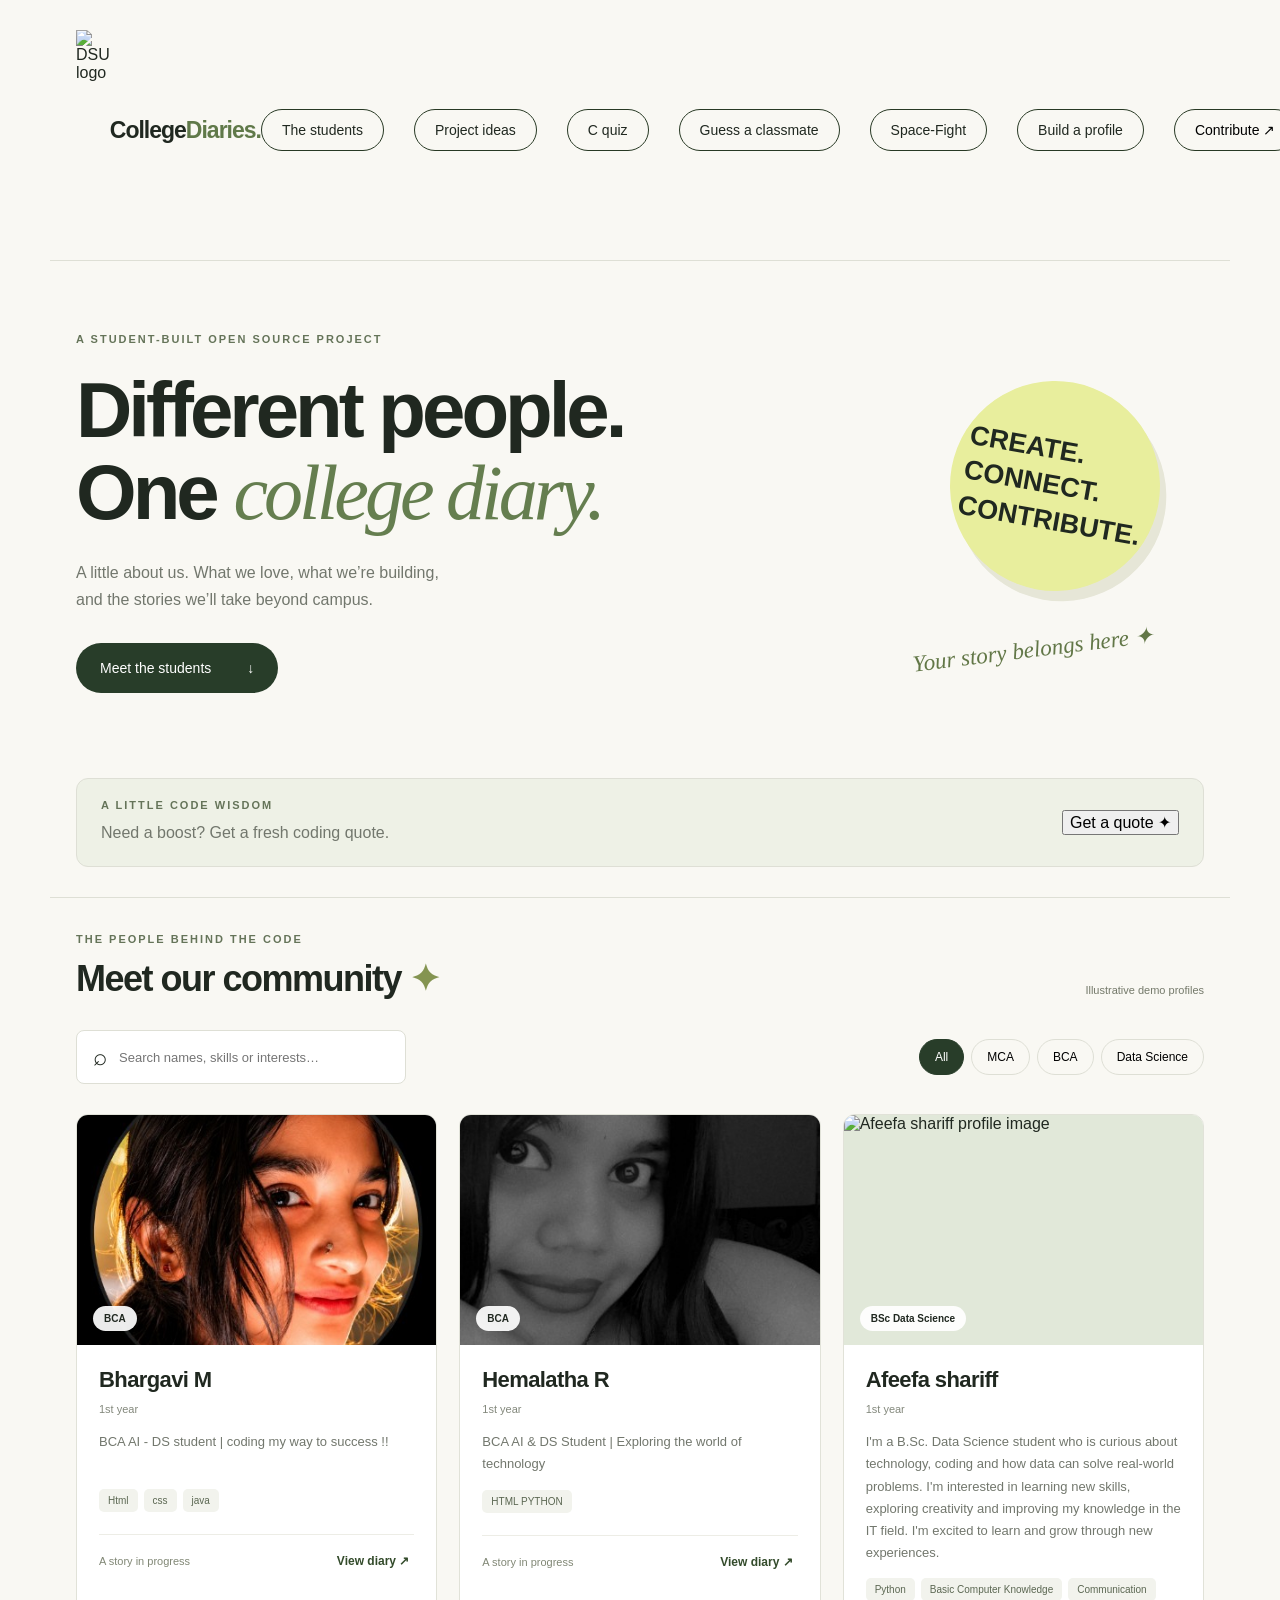
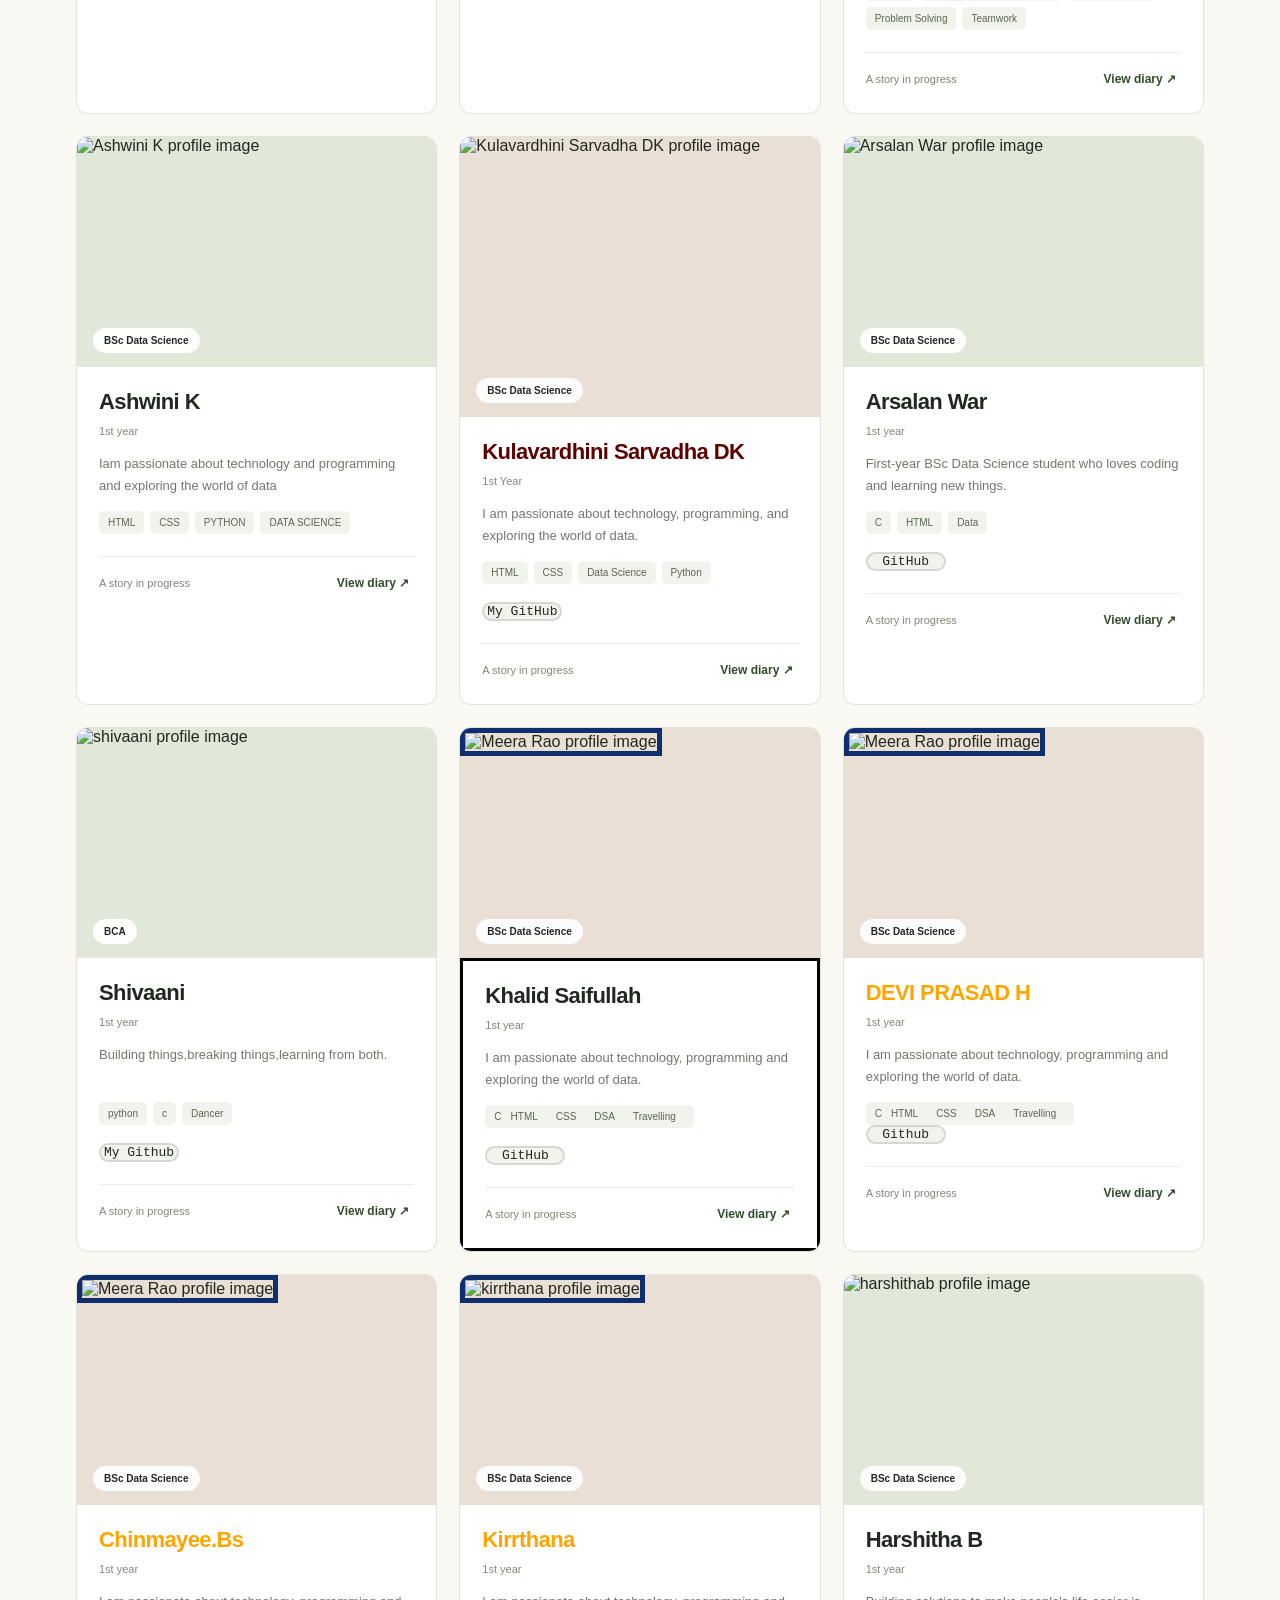
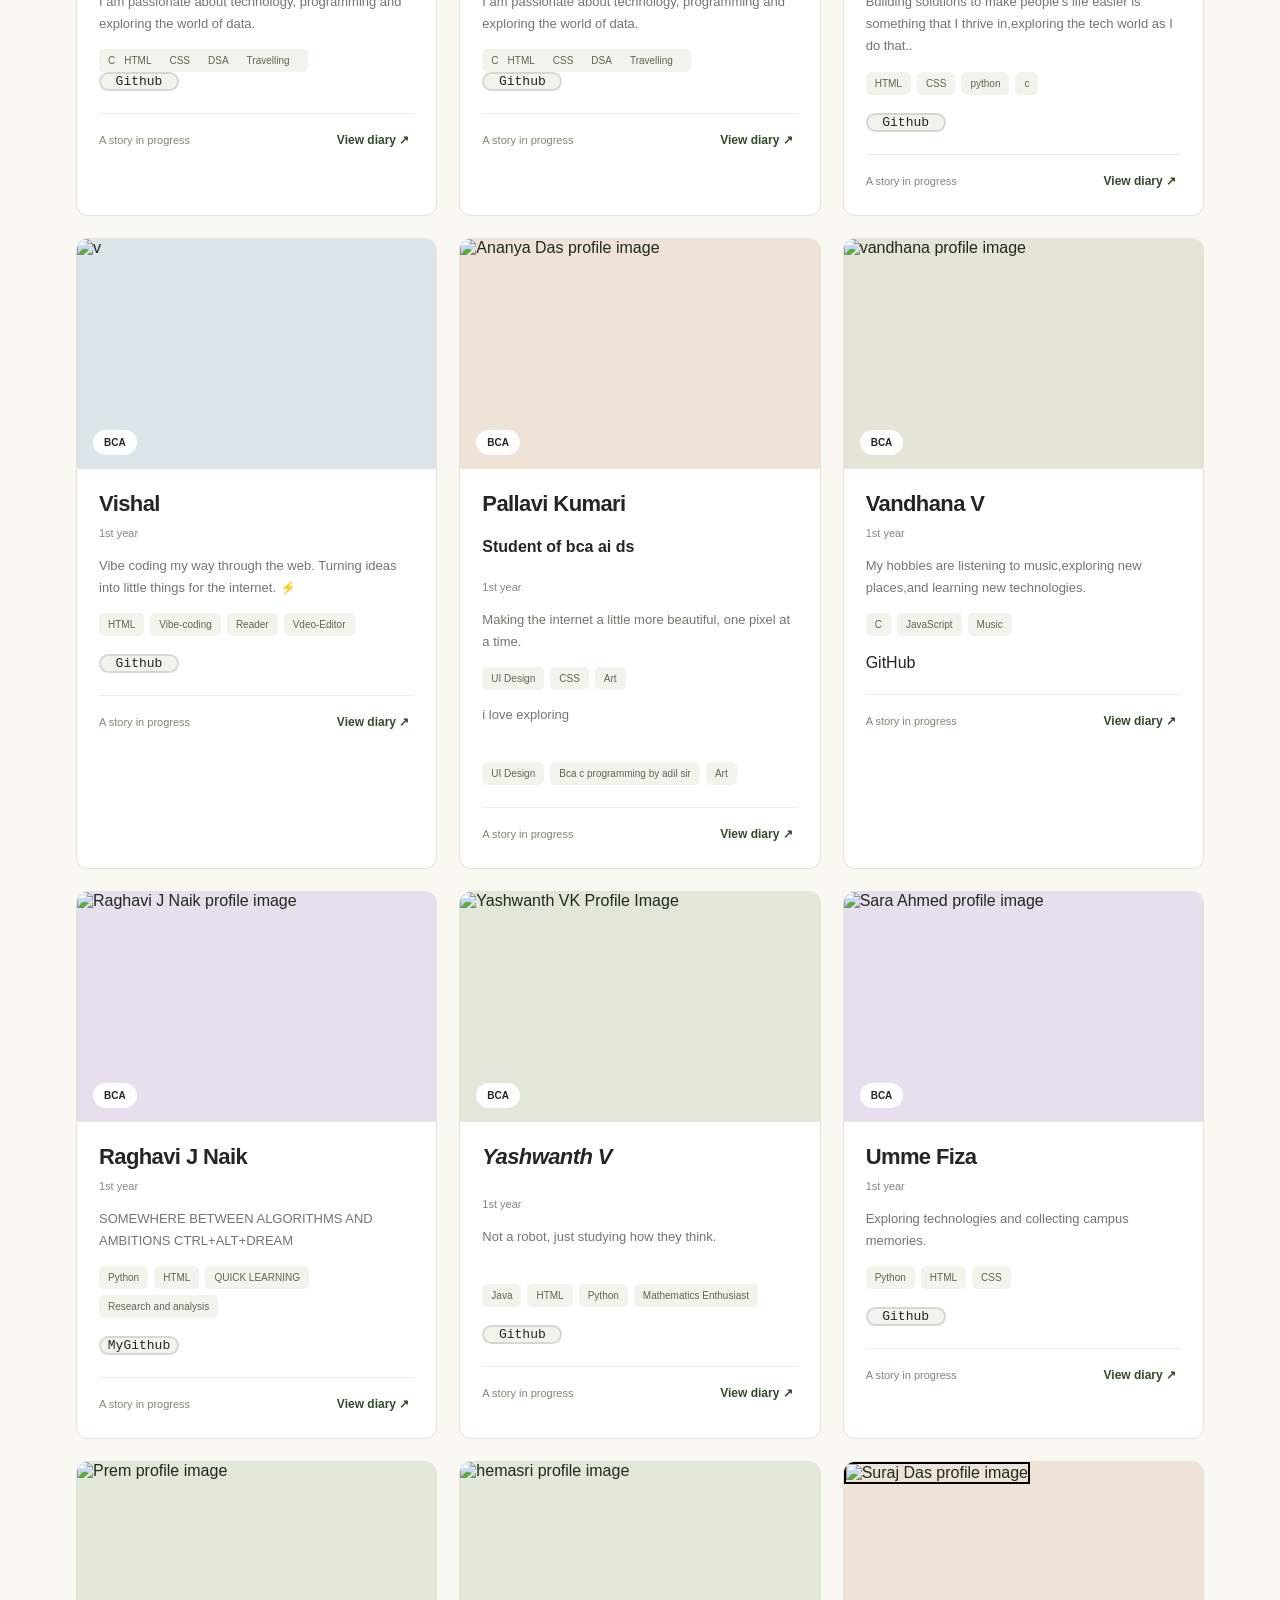
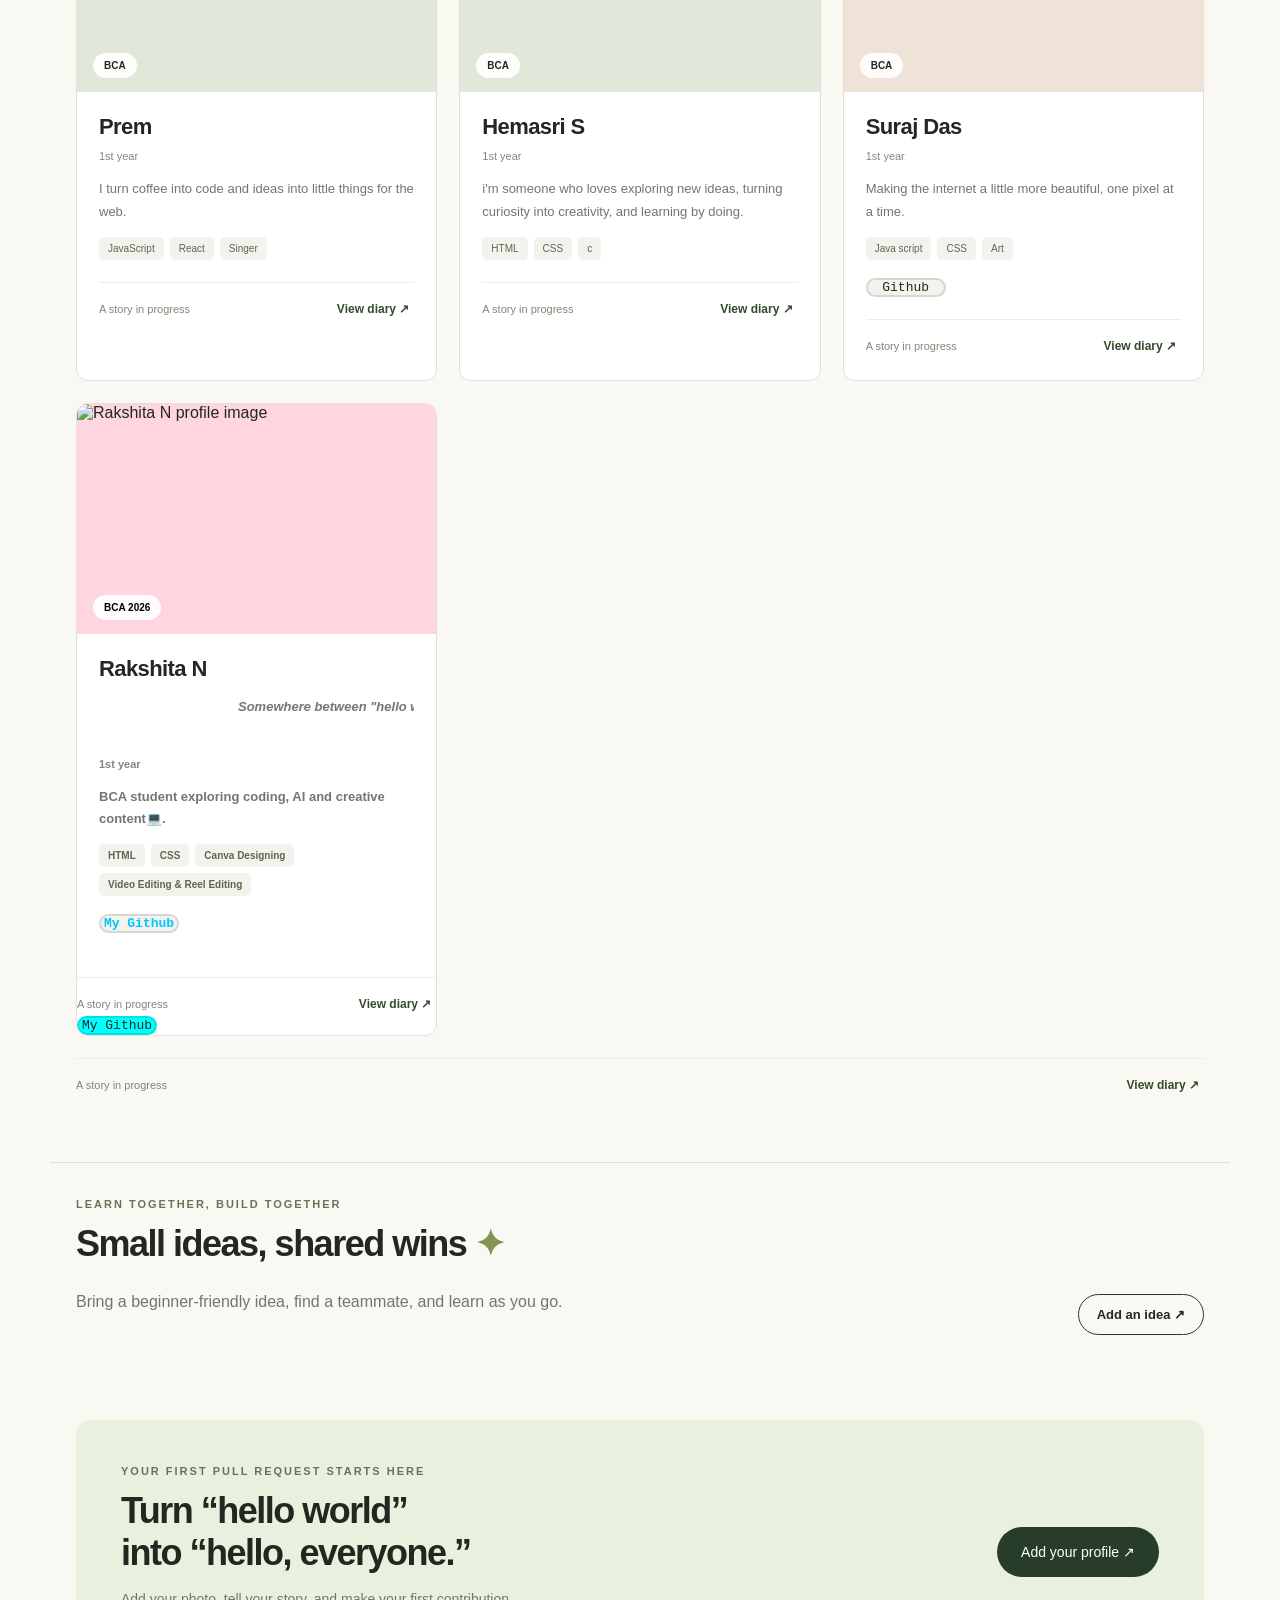
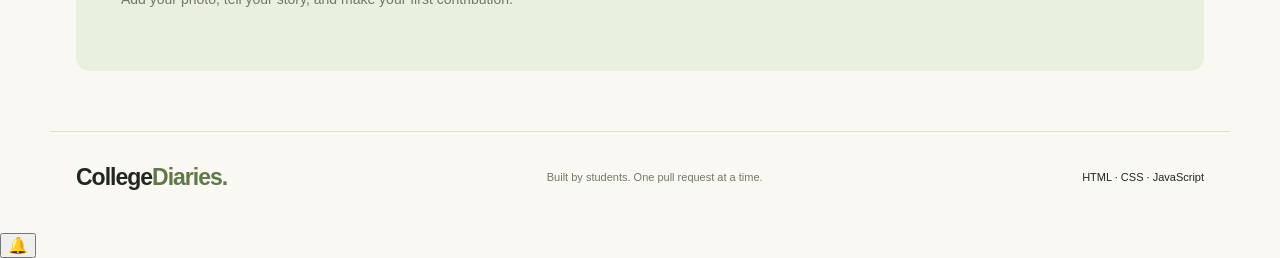
==== commit 05a3408c: "Merge pull request #133 from mohdadil1/profile/bhargavi-m-mwd4qn51" ====
--- a/index.html
+++ b/index.html
@@ -74,17 +74,17 @@
       <div id="grid" class="grid">
         <article class="card" data-course="BCA">
           <div class="portrait" style="--tint: #e1e8d9">
-            <img src="images/likitha-h.jpg" alt="Likitha H profile image">
-            <span class="course">BCA</span>
-          </div>
-          <div class="card-body">
-            <h3>Likitha H</h3>
-            <span class="year">1st year</span>
-            <p>BCA AI-DS student ,dream big,code bigger!</p>
+            <img src="images/bhargavi-m.jpg" alt="Bhargavi M profile image">
+            <span class="course">BCA</span>
+          </div>
+          <div class="card-body">
+            <h3>Bhargavi M</h3>
+            <span class="year">1st year</span>
+            <p>BCA AI - DS student | coding my way to success !!</p>
             <div class="tags">
               <span>Html</span>
               <span>css</span>
-              <span>java script</span>
+              <span>java</span>
             </div>
             <p class="story" hidden>Hey there! 👋 I&#39;m a BCA student by day and a professional overthinker by night! 😂 My life is a mix of coding errors, college fun, crazy friends, endless laughter and unforgettable memories. I love music, having fun and trying new things. Sometimes I understand programming, sometimes programming understands me! 🤣 Just a simple person with big dreams, a happy heart and a little bit of craziness. 💻✨❤️</p>
             <div class="card-bottom"><span>A story in progress</span><button class="view" type="button">View diary ↗</button></div>
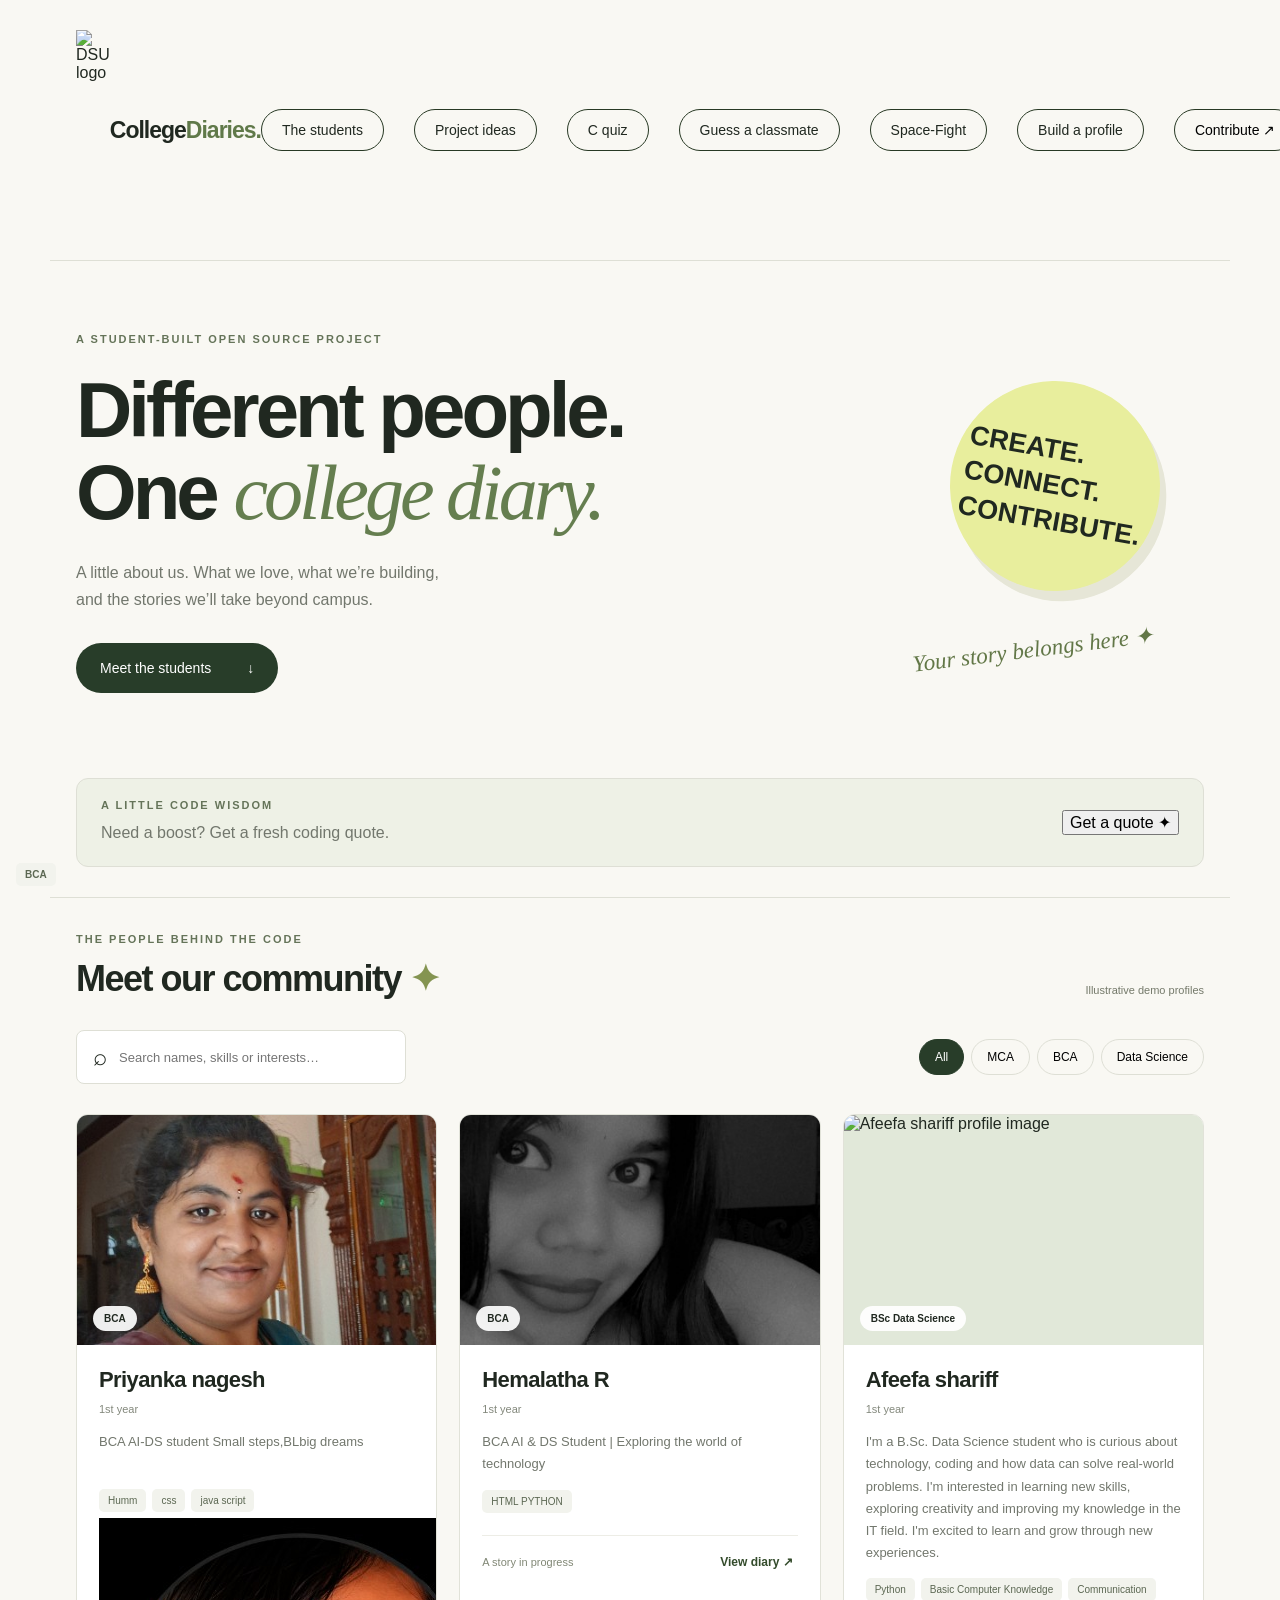
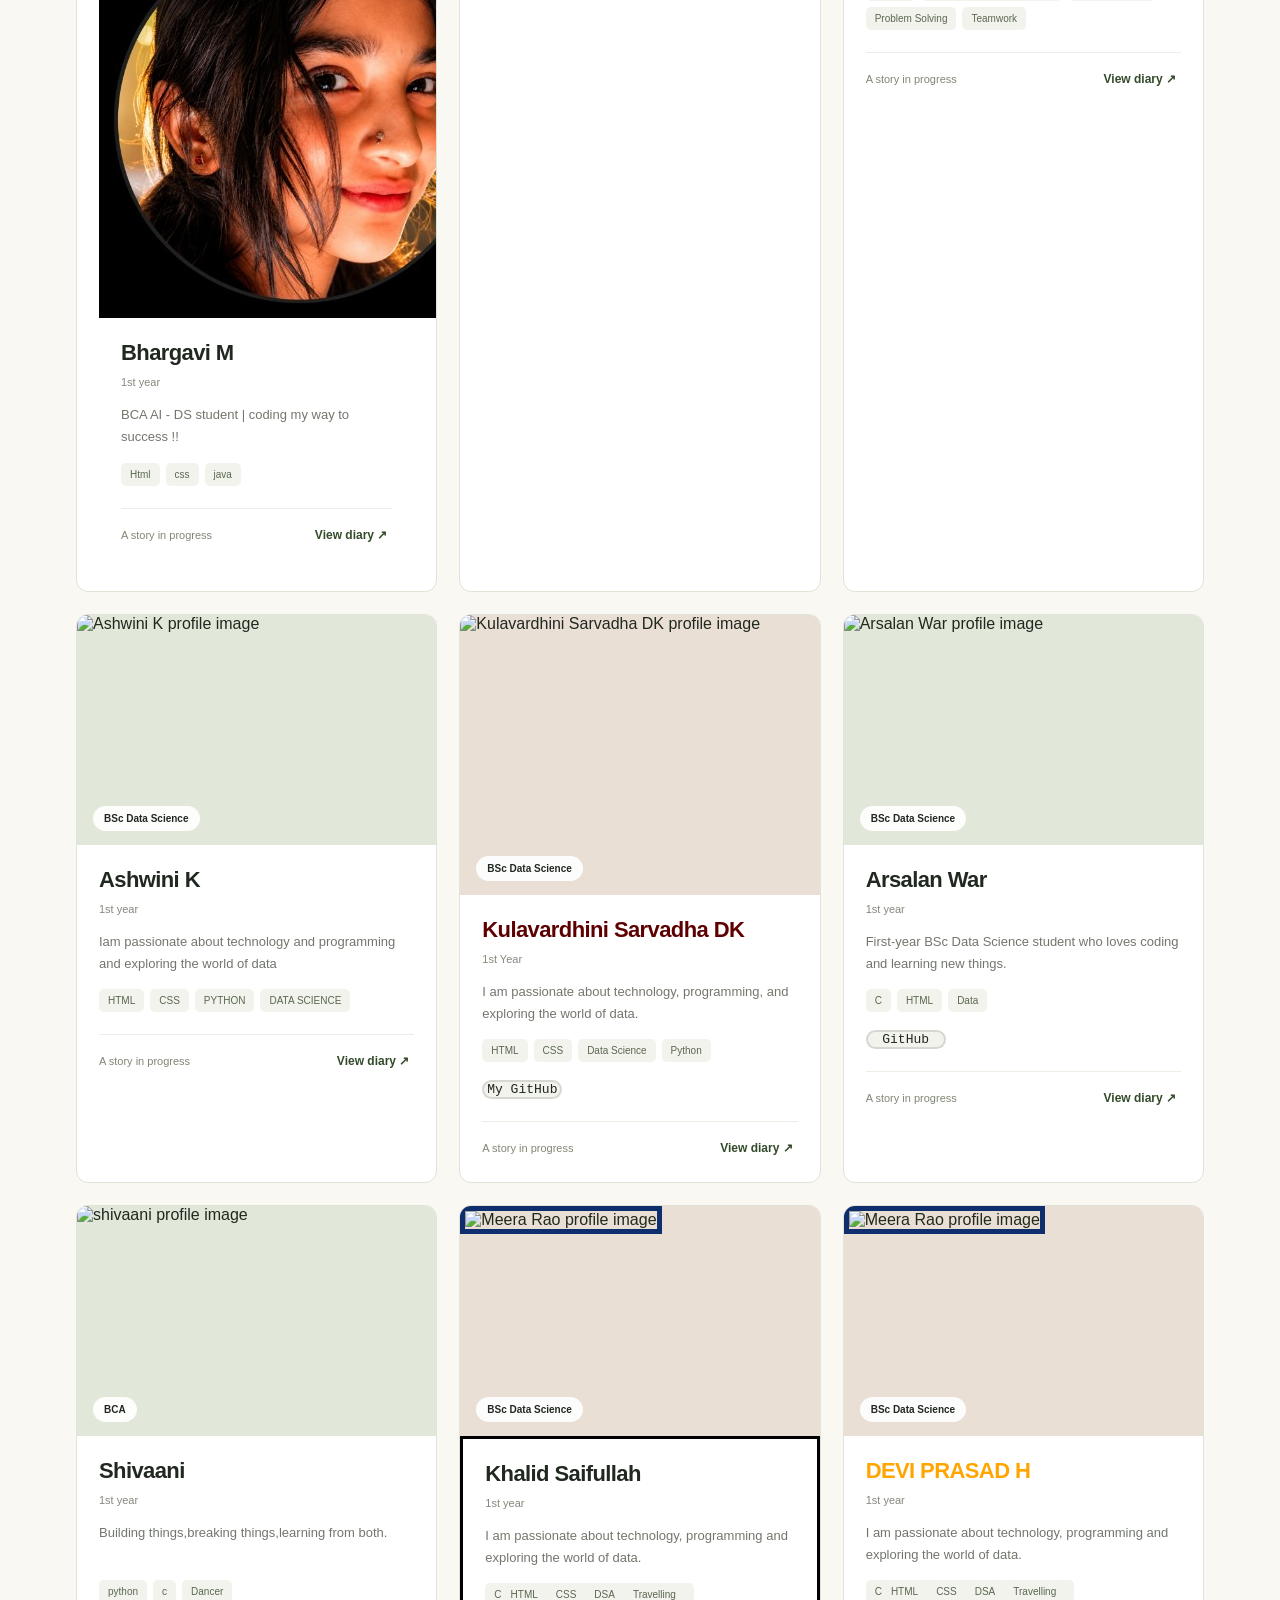
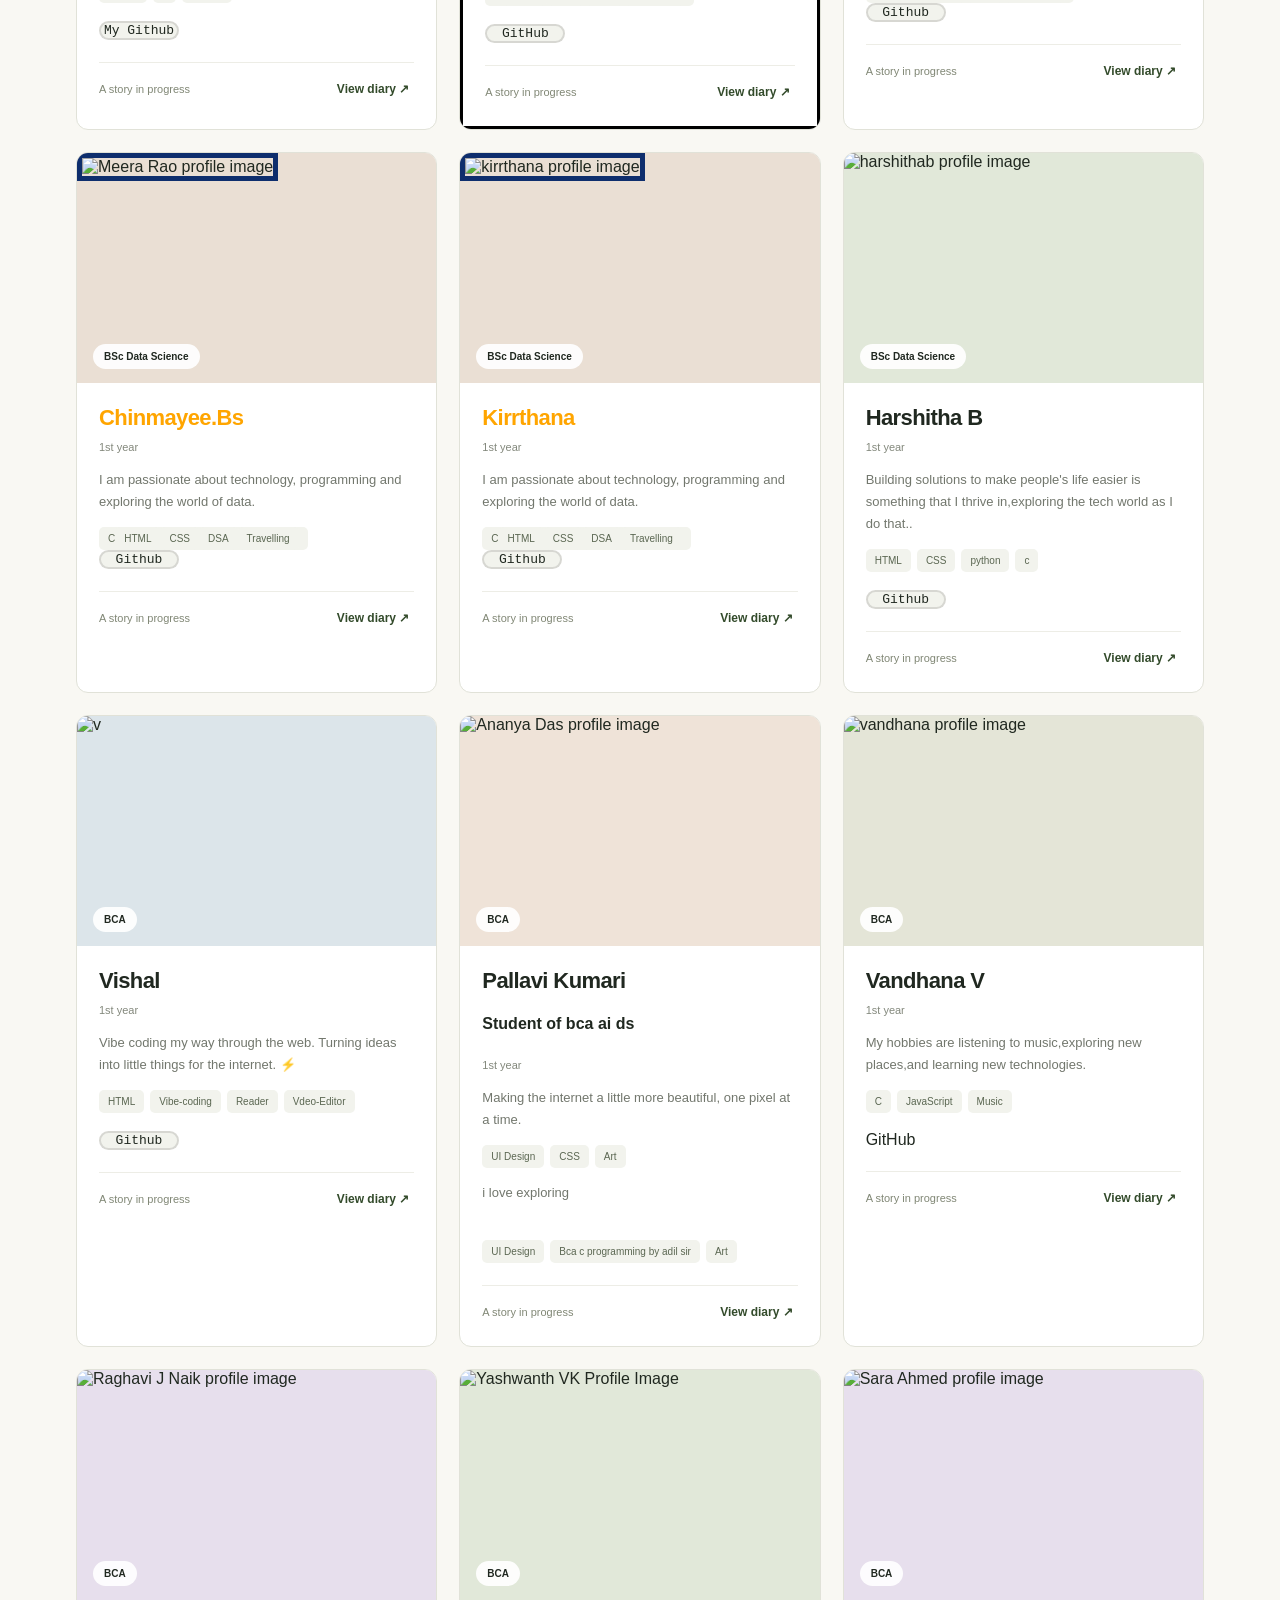
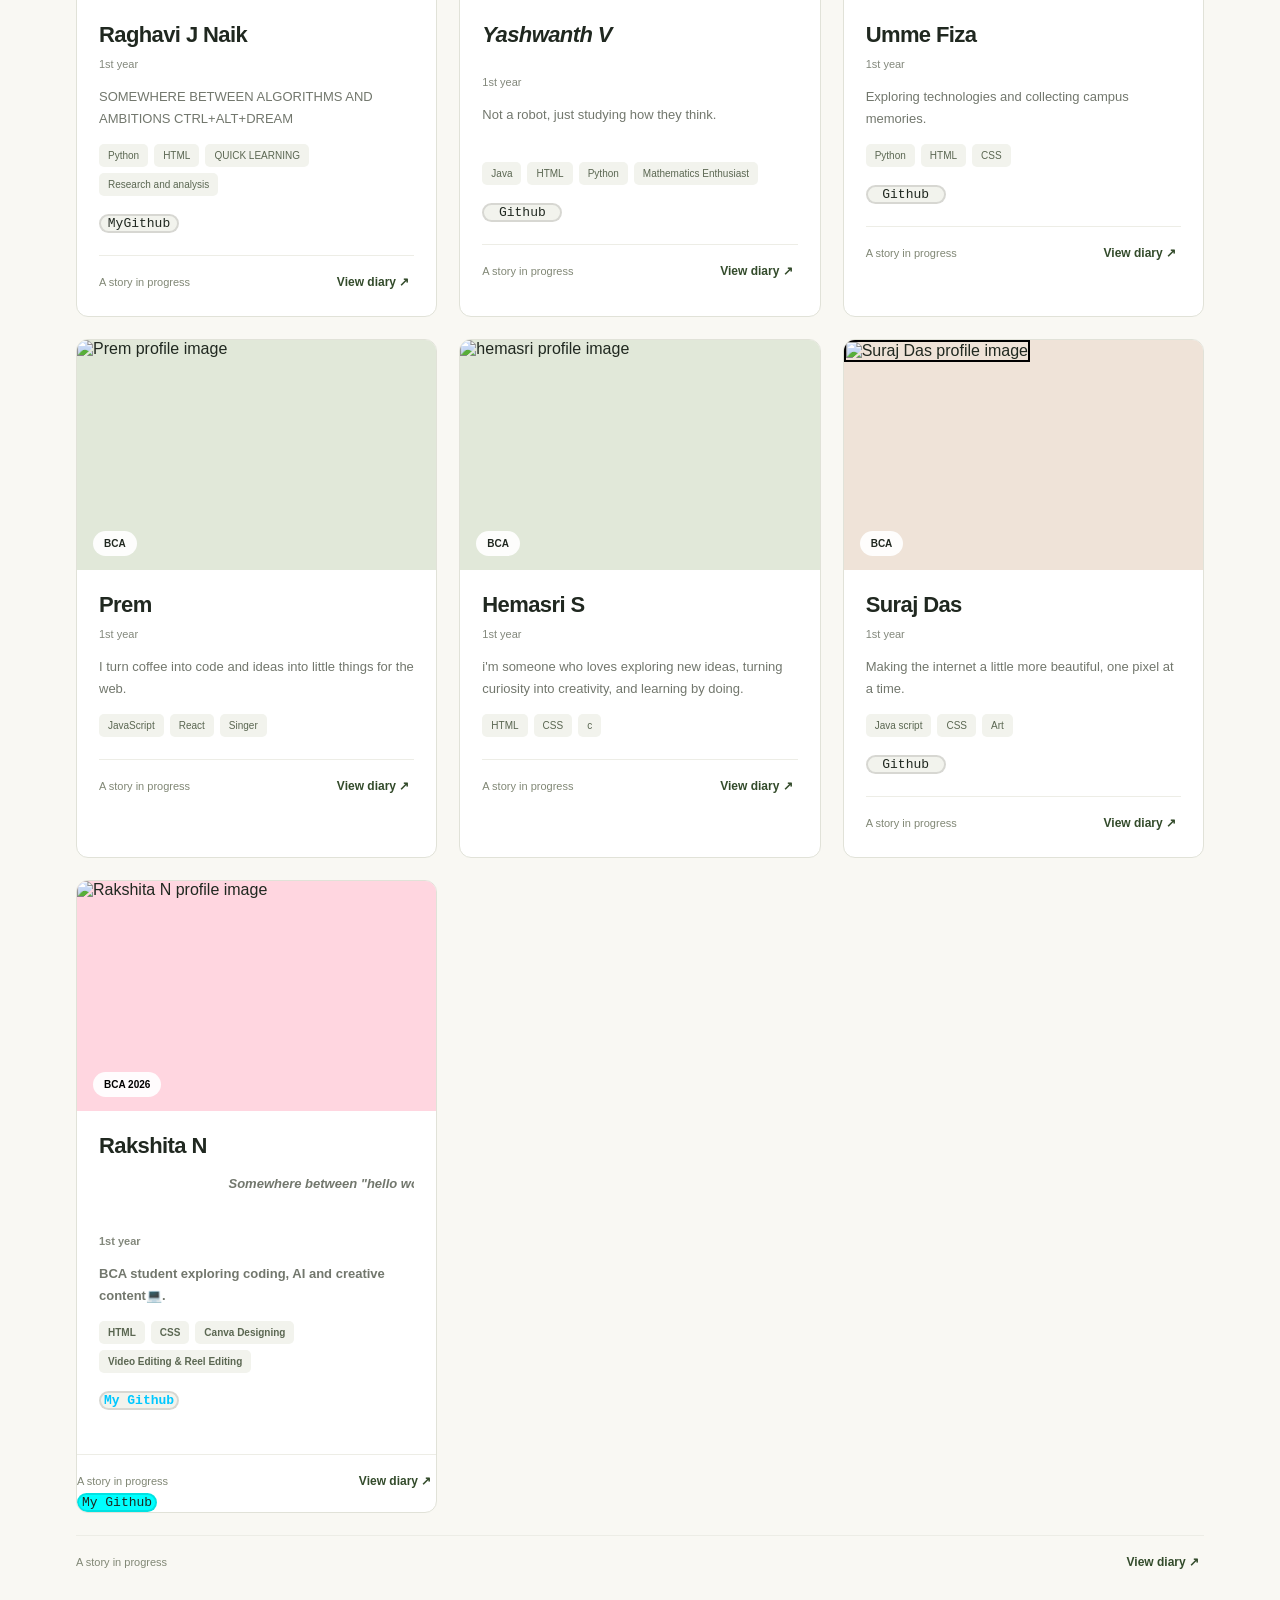
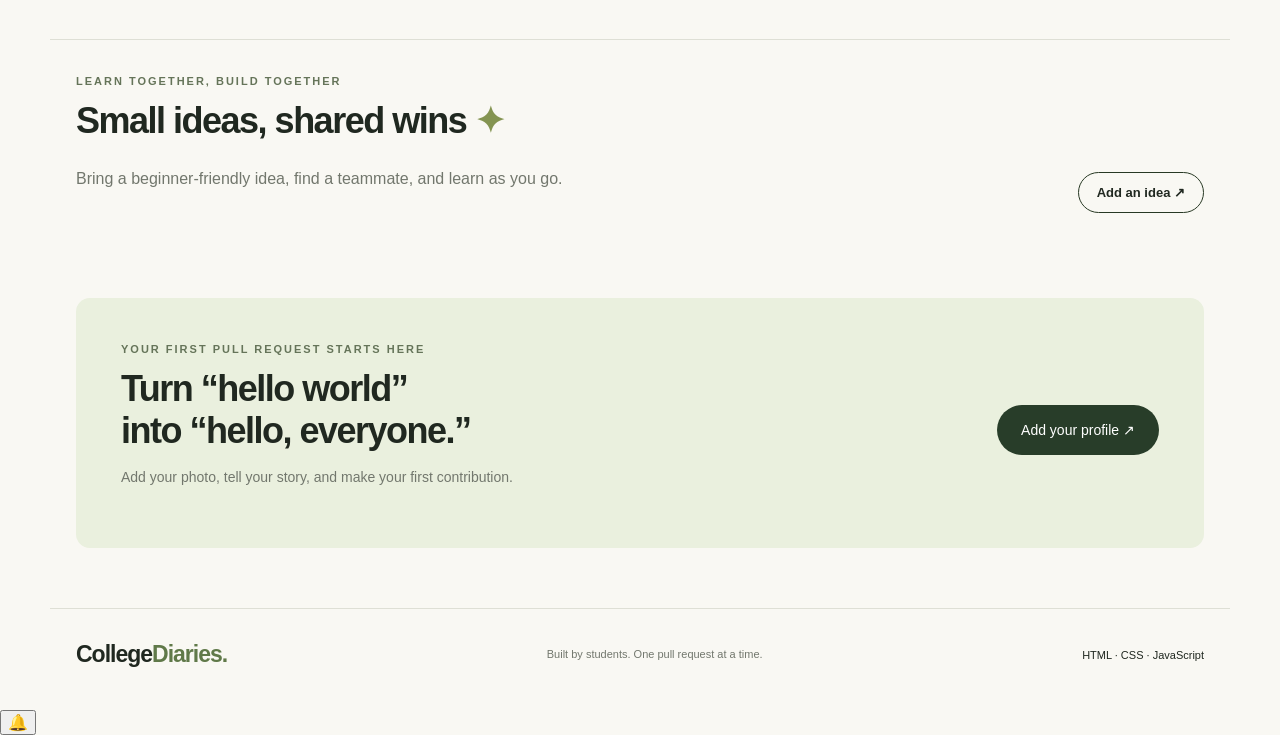
==== commit c5eaf20a: "Merge branch 'main' into profile/priyanka-nagesh-mwd4r4hy" ====
--- a/index.html
+++ b/index.html
@@ -74,6 +74,17 @@
       <div id="grid" class="grid">
         <article class="card" data-course="BCA">
           <div class="portrait" style="--tint: #e1e8d9">
+            <img src="images/priyanka-nagesh.jpg" alt="Priyanka nagesh profile image">
+            <span class="course">BCA</span>
+          </div>
+          <div class="card-body">
+            <h3>Priyanka nagesh</h3>
+            <span class="year">1st year</span>
+            <p>BCA AI-DS student Small steps,BLbig dreams</p>
+            <div class="tags">
+              <span>Humm</span>
+              <span>css</span>
+              <span>java script</span>
             <img src="images/bhargavi-m.jpg" alt="Bhargavi M profile image">
             <span class="course">BCA</span>
           </div>
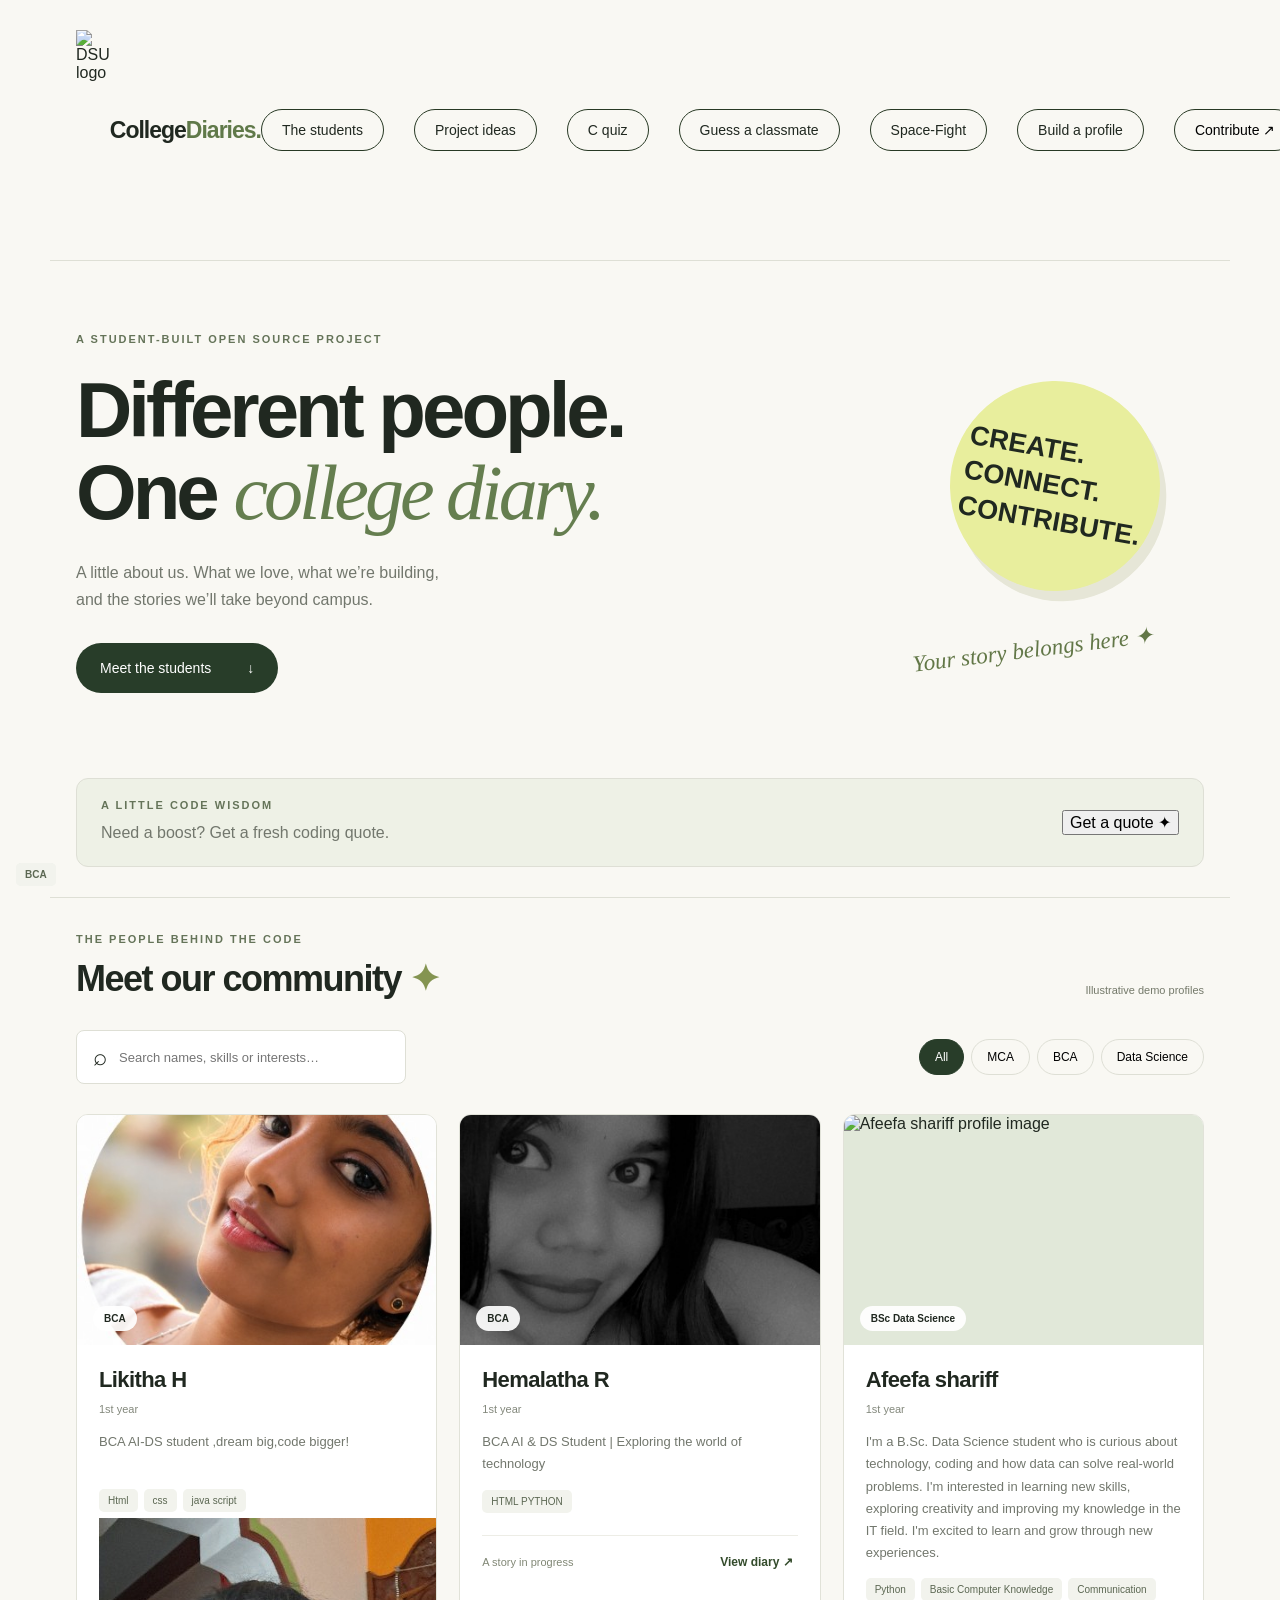
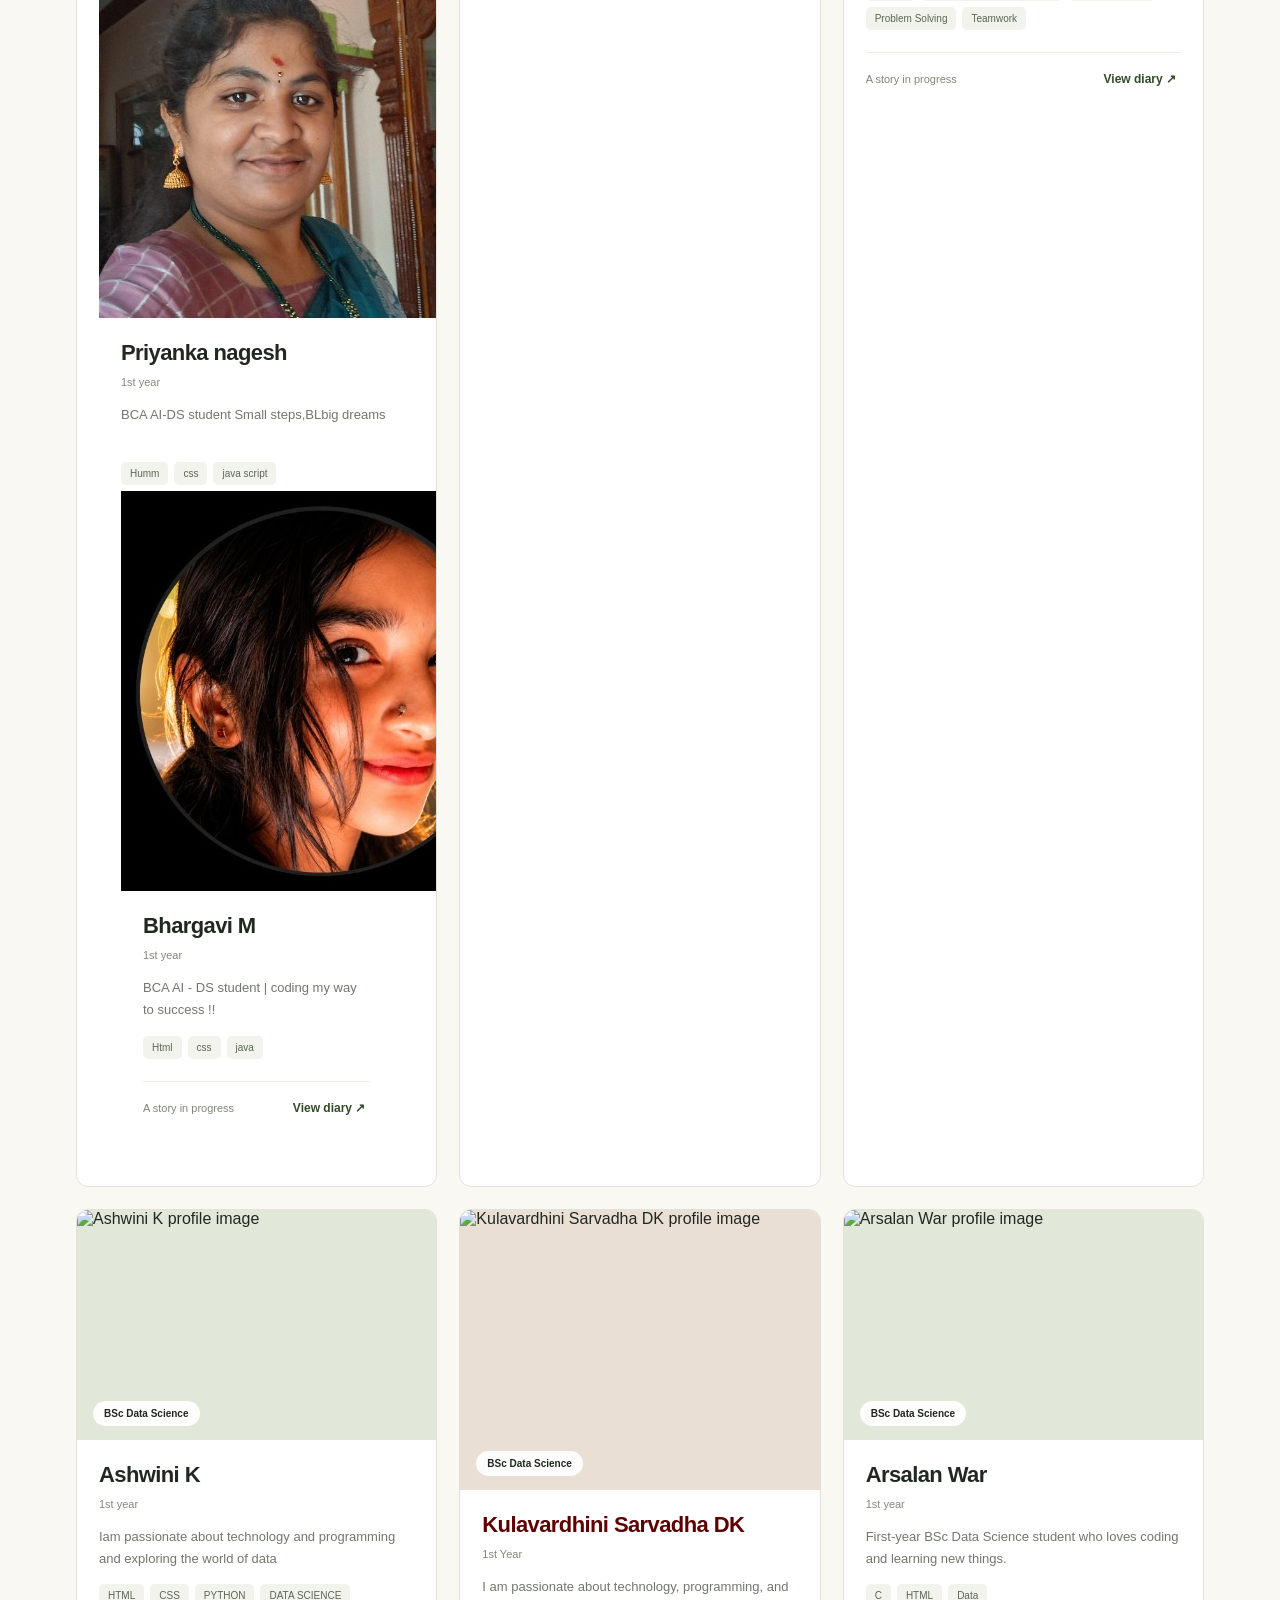
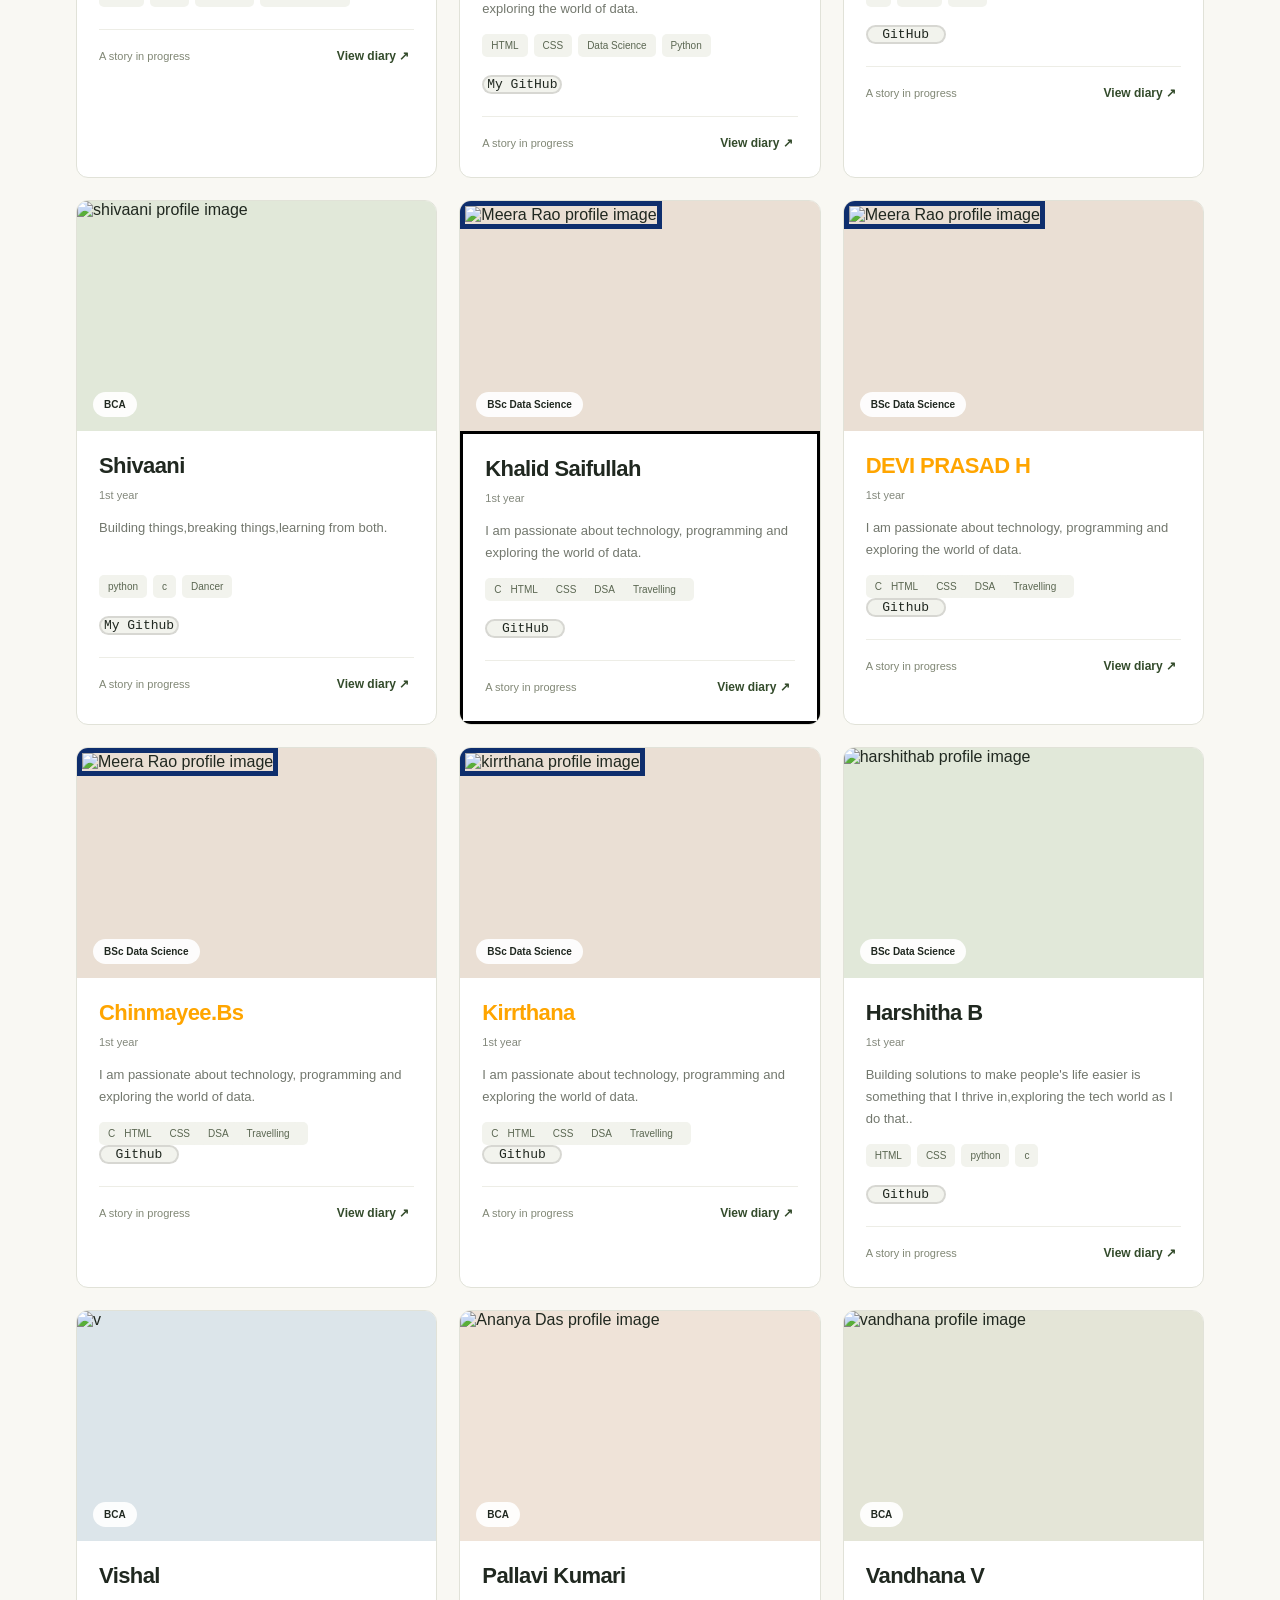
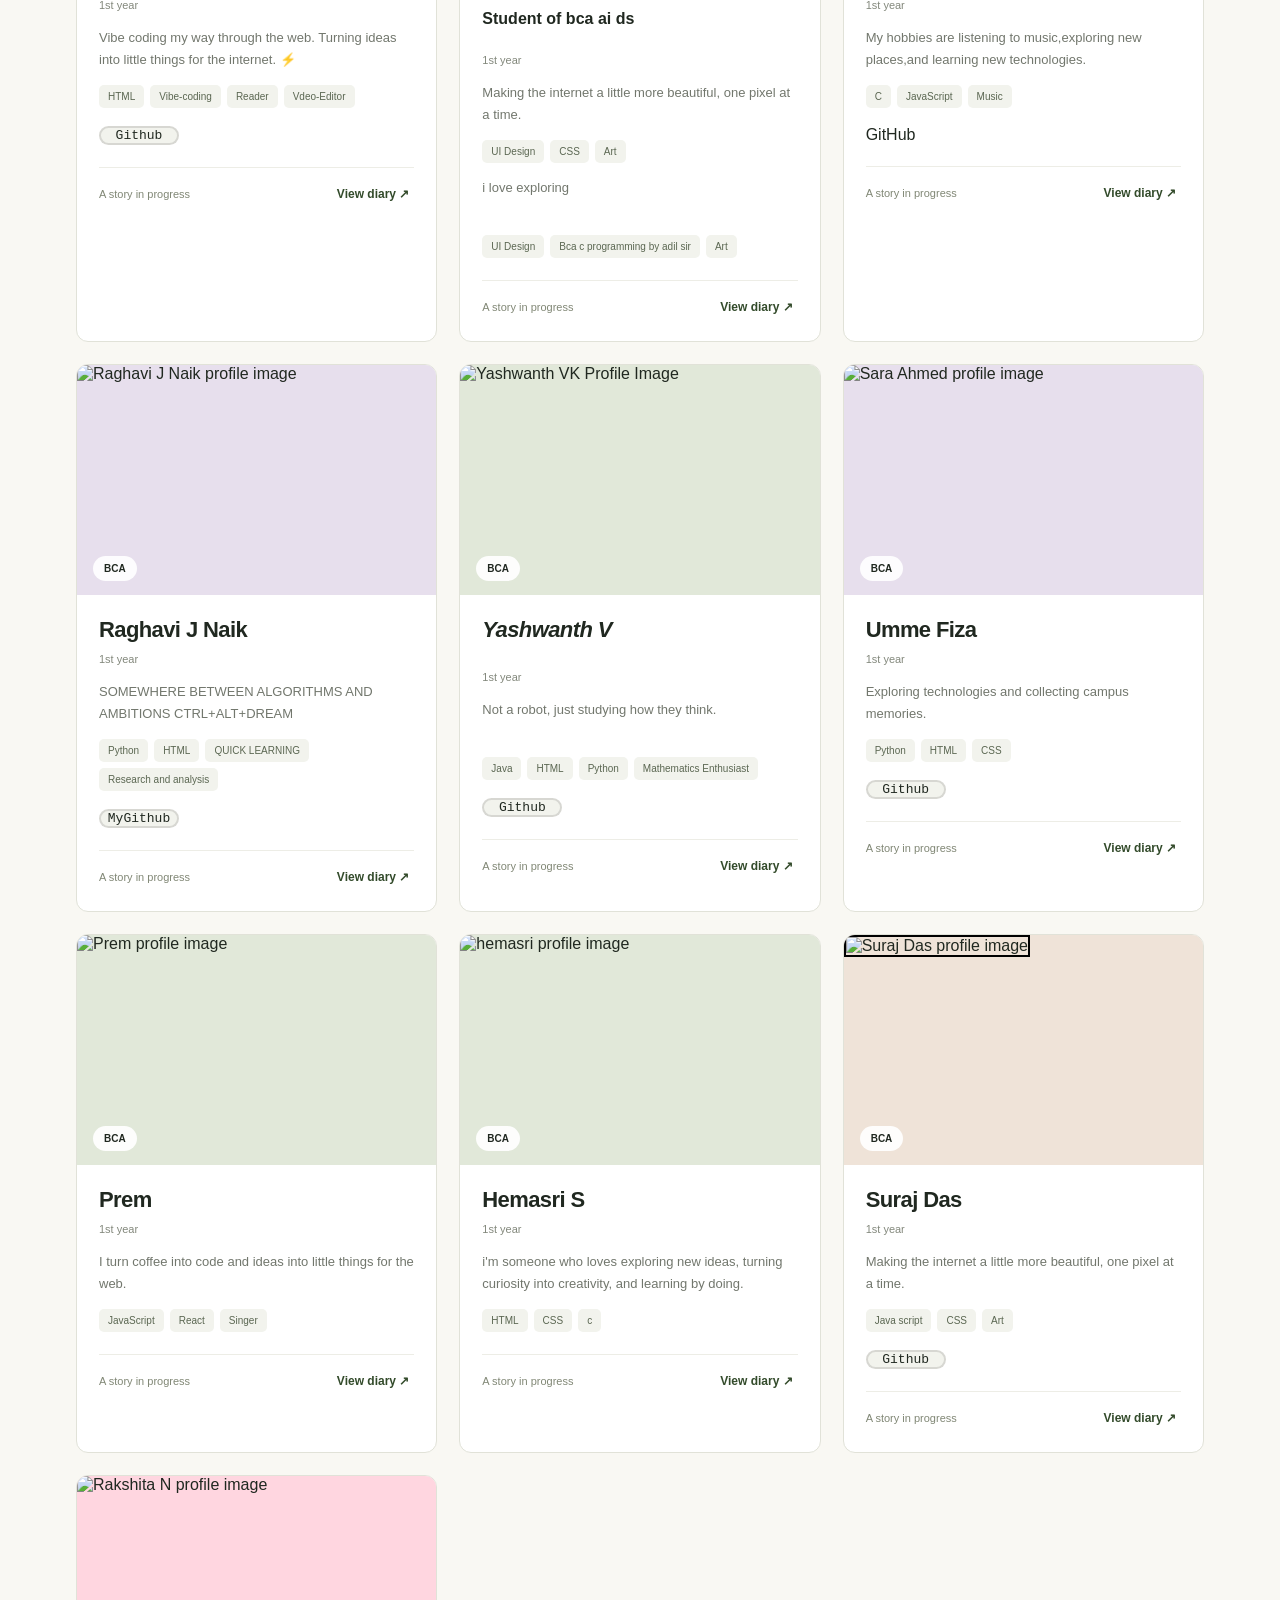
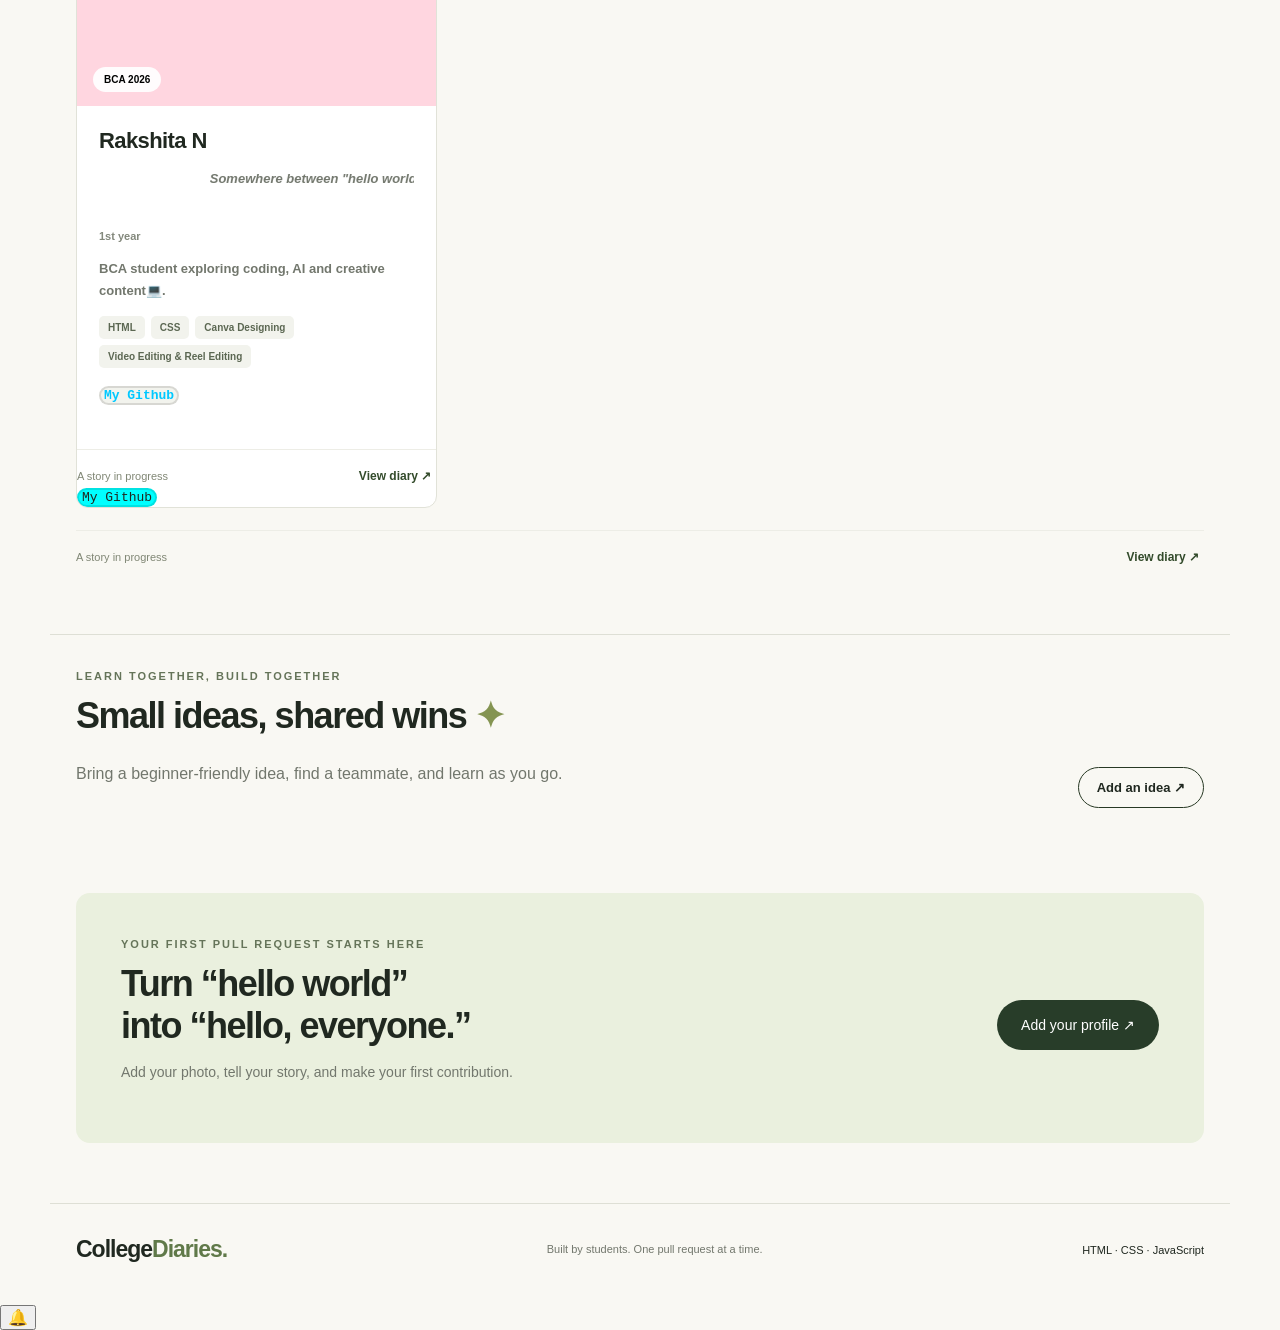
==== commit 01a808bf: "Merge branch 'main' into profile/likitha-h-mwd4s2df" ====
--- a/index.html
+++ b/index.html
@@ -74,6 +74,17 @@
       <div id="grid" class="grid">
         <article class="card" data-course="BCA">
           <div class="portrait" style="--tint: #e1e8d9">
+            <img src="images/likitha-h.jpg" alt="Likitha H profile image">
+            <span class="course">BCA</span>
+          </div>
+          <div class="card-body">
+            <h3>Likitha H</h3>
+            <span class="year">1st year</span>
+            <p>BCA AI-DS student ,dream big,code bigger!</p>
+            <div class="tags">
+              <span>Html</span>
+              <span>css</span>
+              <span>java script</span>
             <img src="images/priyanka-nagesh.jpg" alt="Priyanka nagesh profile image">
             <span class="course">BCA</span>
           </div>
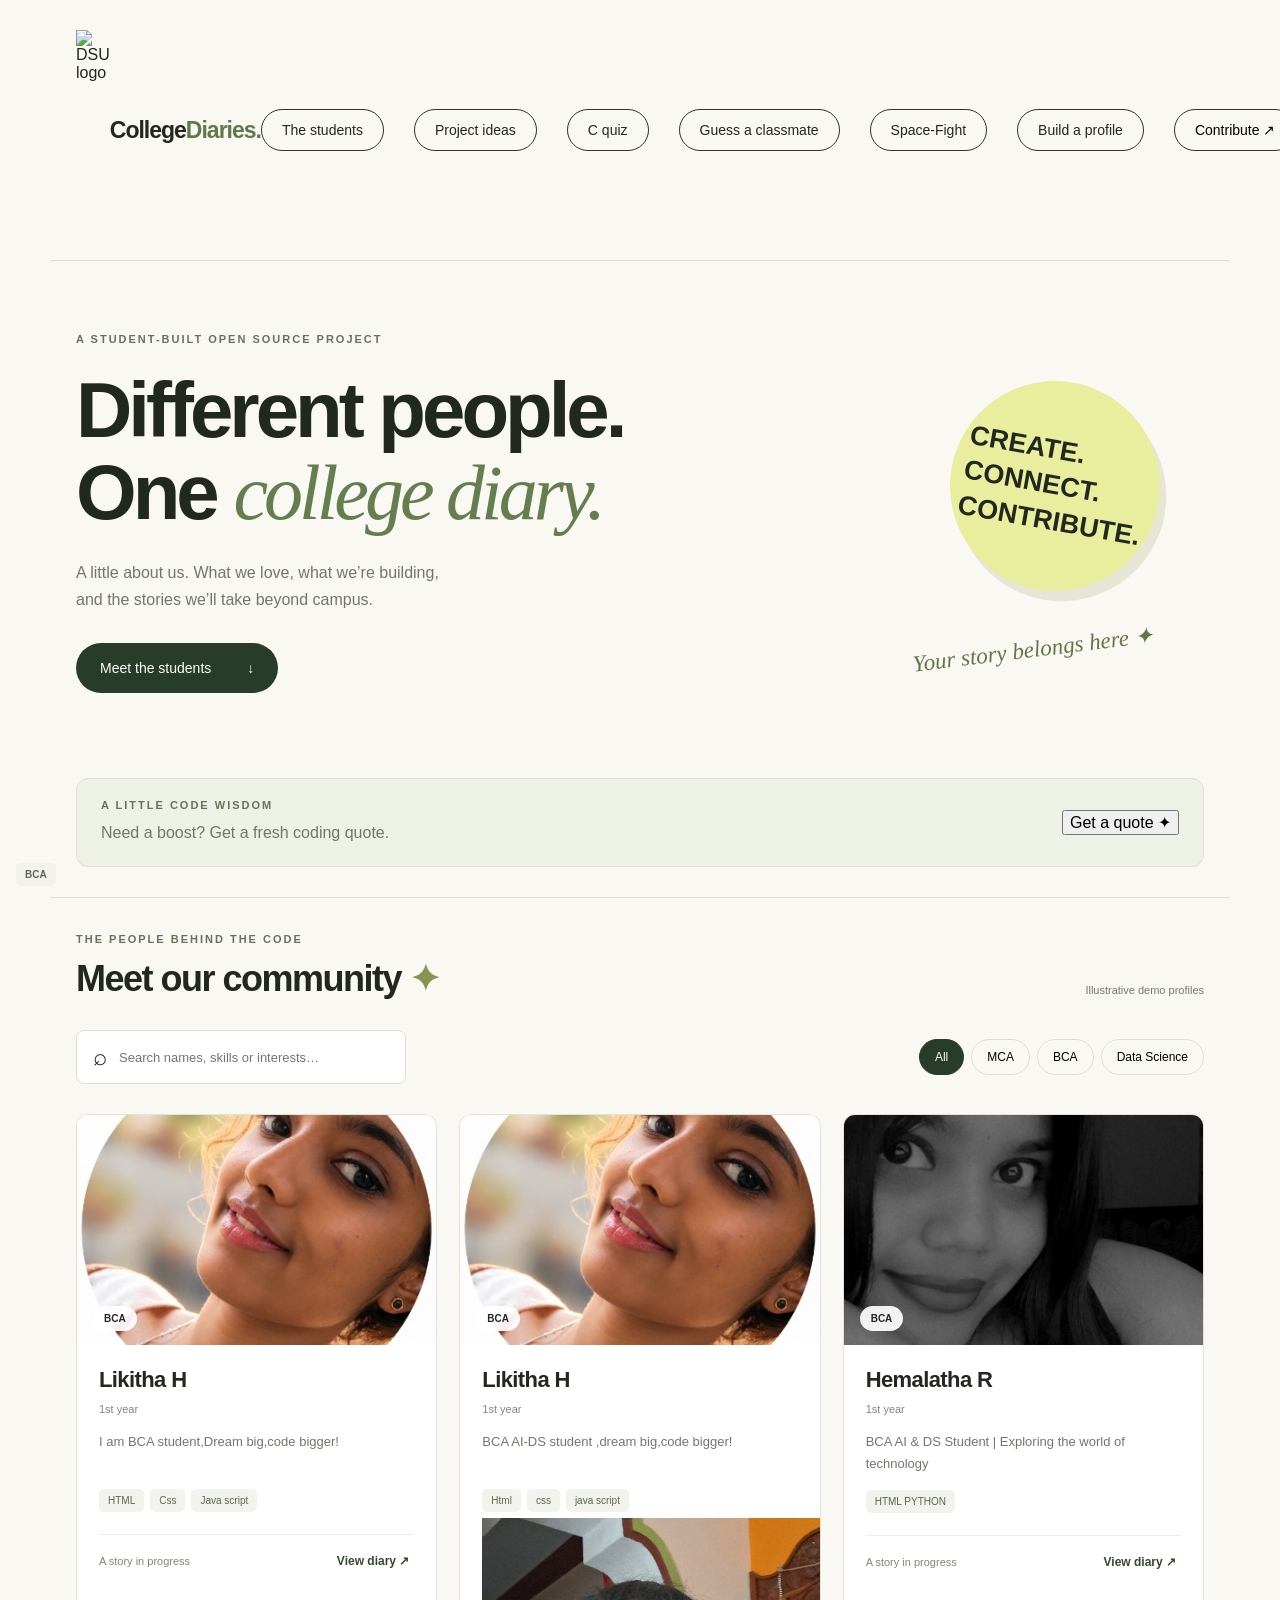
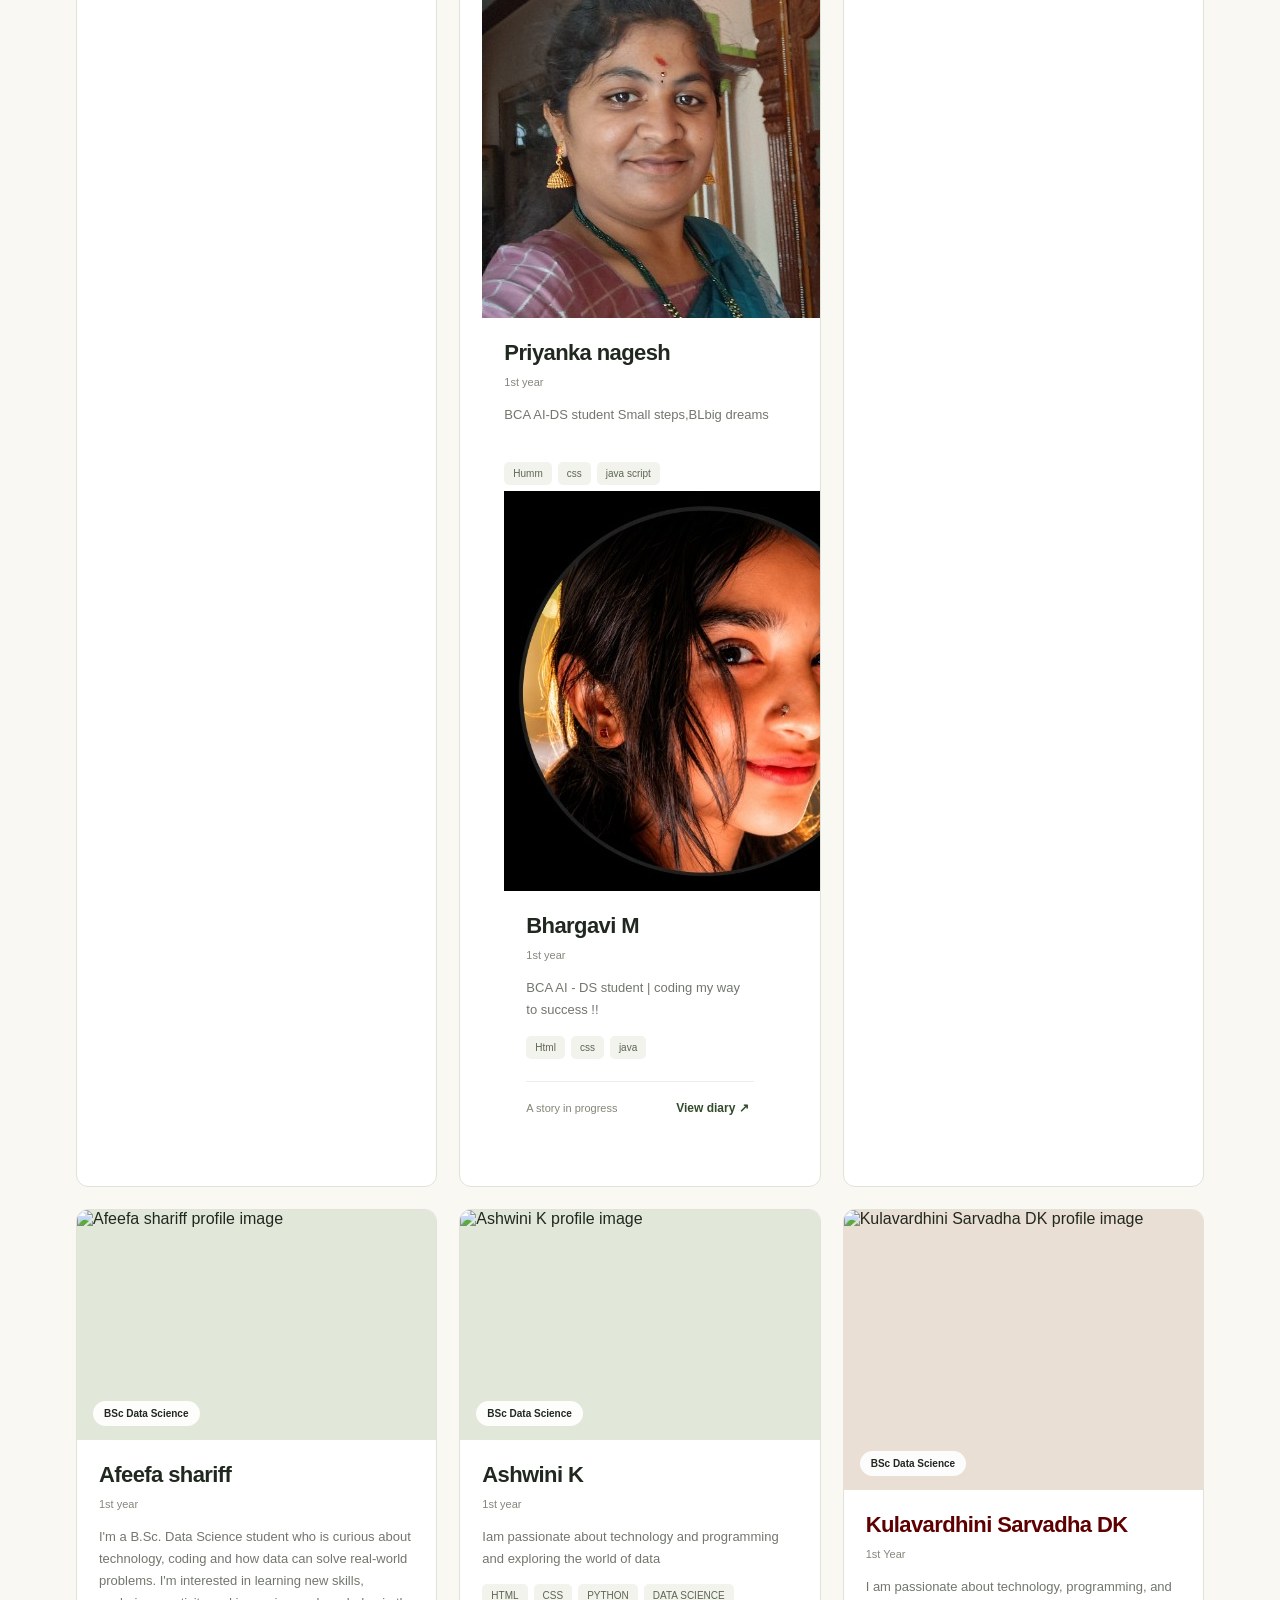
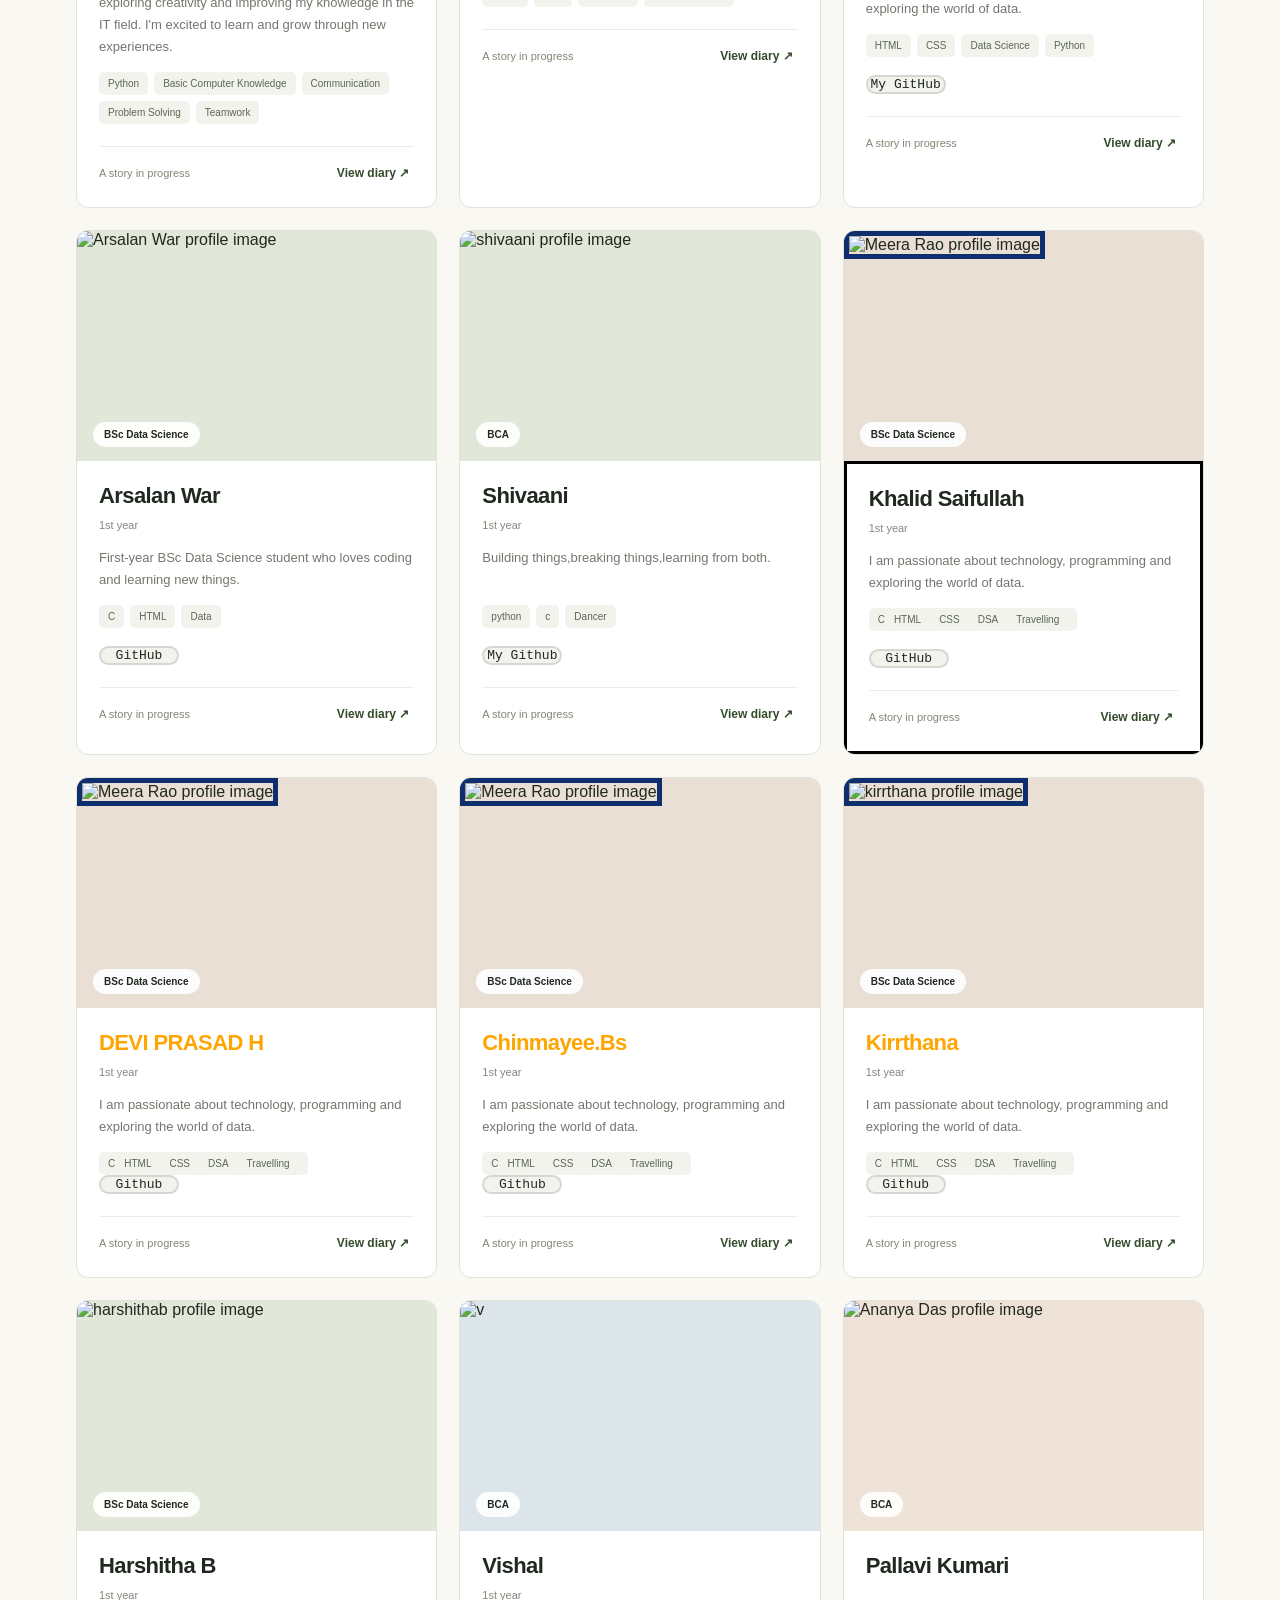
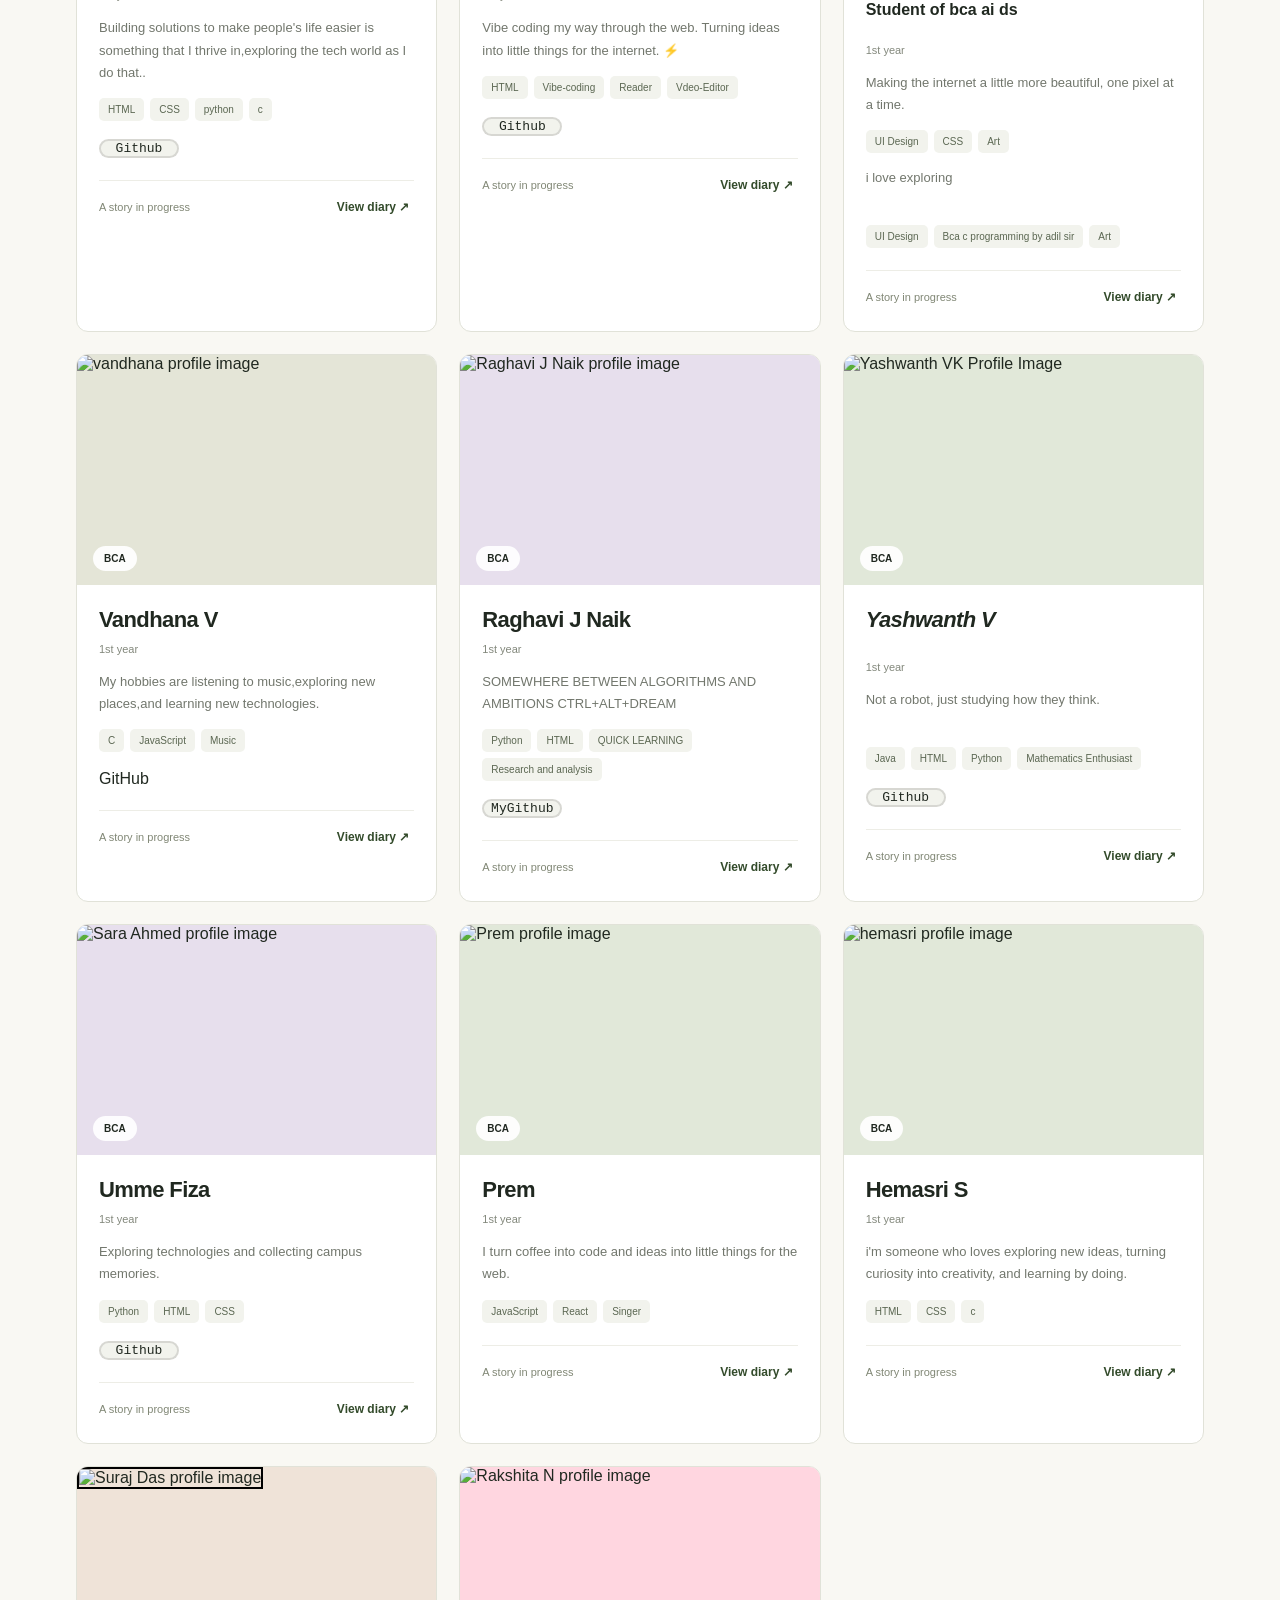
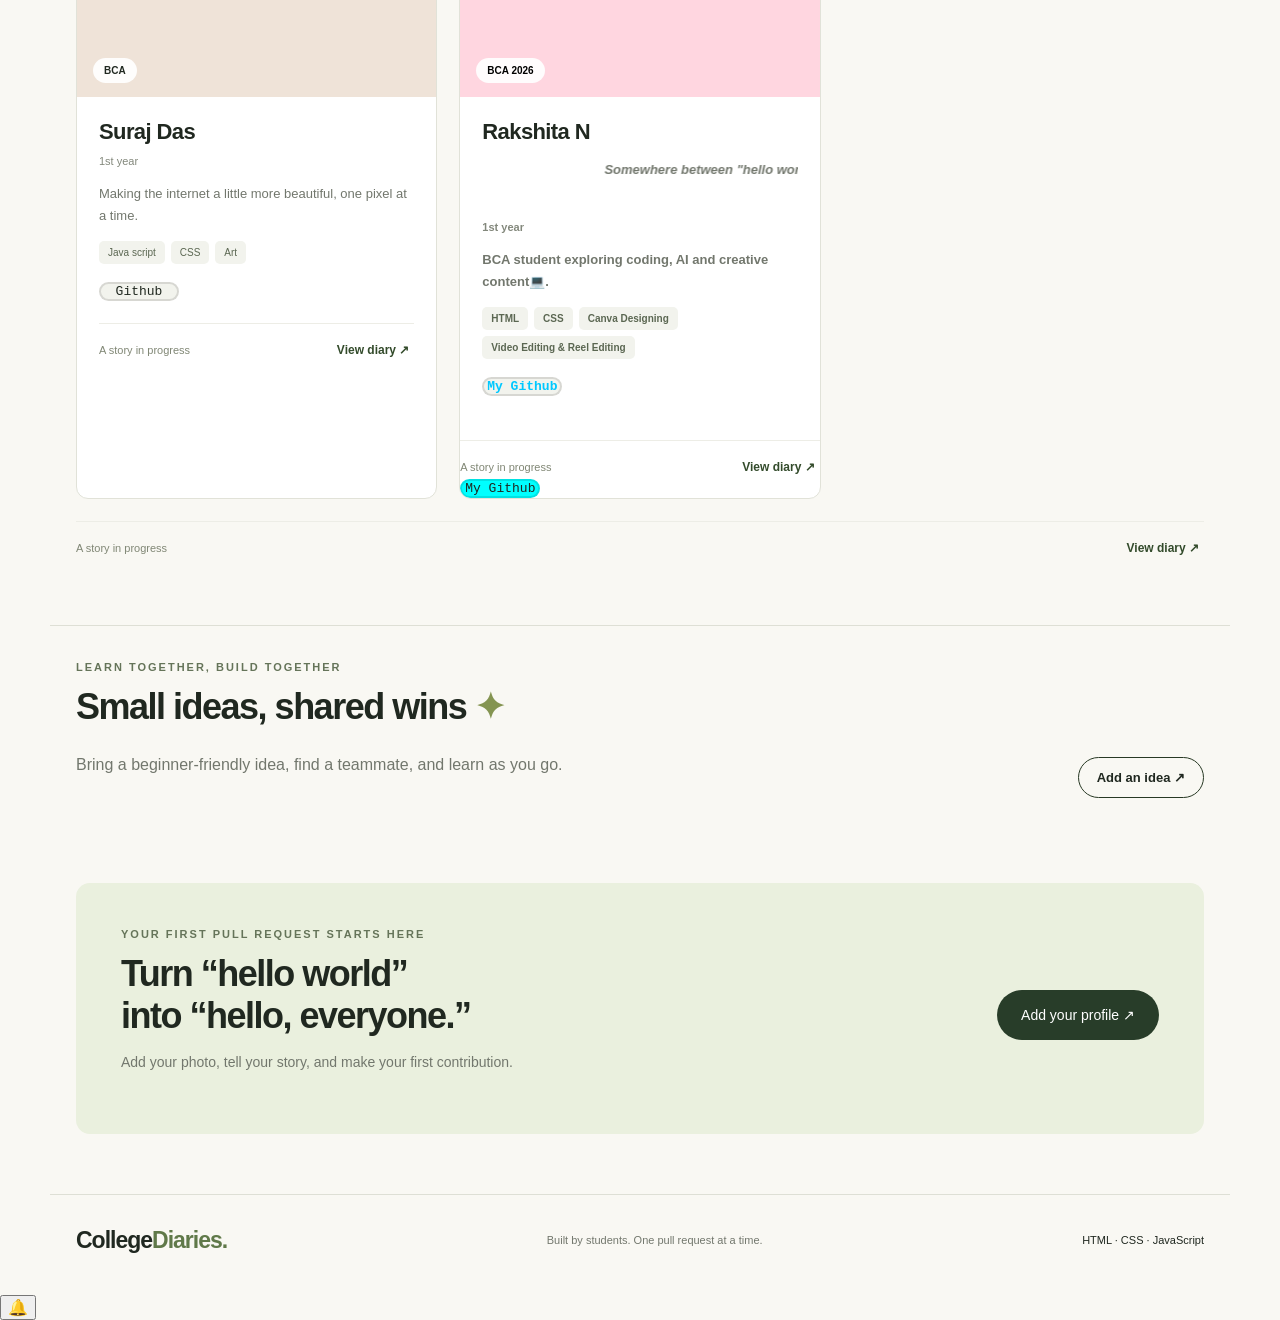
==== commit d494217a: "Add profile card for Likitha H" ====
--- a/index.html
+++ b/index.html
@@ -74,6 +74,24 @@
       <div id="grid" class="grid">
         <article class="card" data-course="BCA">
           <div class="portrait" style="--tint: #e1e8d9">
+            <img src="images/likitha-h-0guc.jpg" alt="Likitha H profile image">
+            <span class="course">BCA</span>
+          </div>
+          <div class="card-body">
+            <h3>Likitha H</h3>
+            <span class="year">1st year</span>
+            <p>I am BCA student,Dream big,code bigger!</p>
+            <div class="tags">
+              <span>HTML</span>
+              <span>Css</span>
+              <span>Java script</span>
+            </div>
+            <p class="story" hidden>Hey there! 👋 I&#39;m a BCA student by day and a professional overthinker by night! 😂 My life is a mix of coding errors, college fun, crazy friends, endless laughter and unforgettable memories. I love music, having fun and trying new things. Sometimes I understand programming, sometimes programming understands me! 🤣 Just a simple person with big dreams, a happy heart and a little bit of craziness. 💻✨❤️</p>
+            <div class="card-bottom"><span>A story in progress</span><button class="view" type="button">View diary ↗</button></div>
+          </div>
+        </article>
+        <article class="card" data-course="BCA">
+          <div class="portrait" style="--tint: #e1e8d9">
             <img src="images/likitha-h.jpg" alt="Likitha H profile image">
             <span class="course">BCA</span>
           </div>
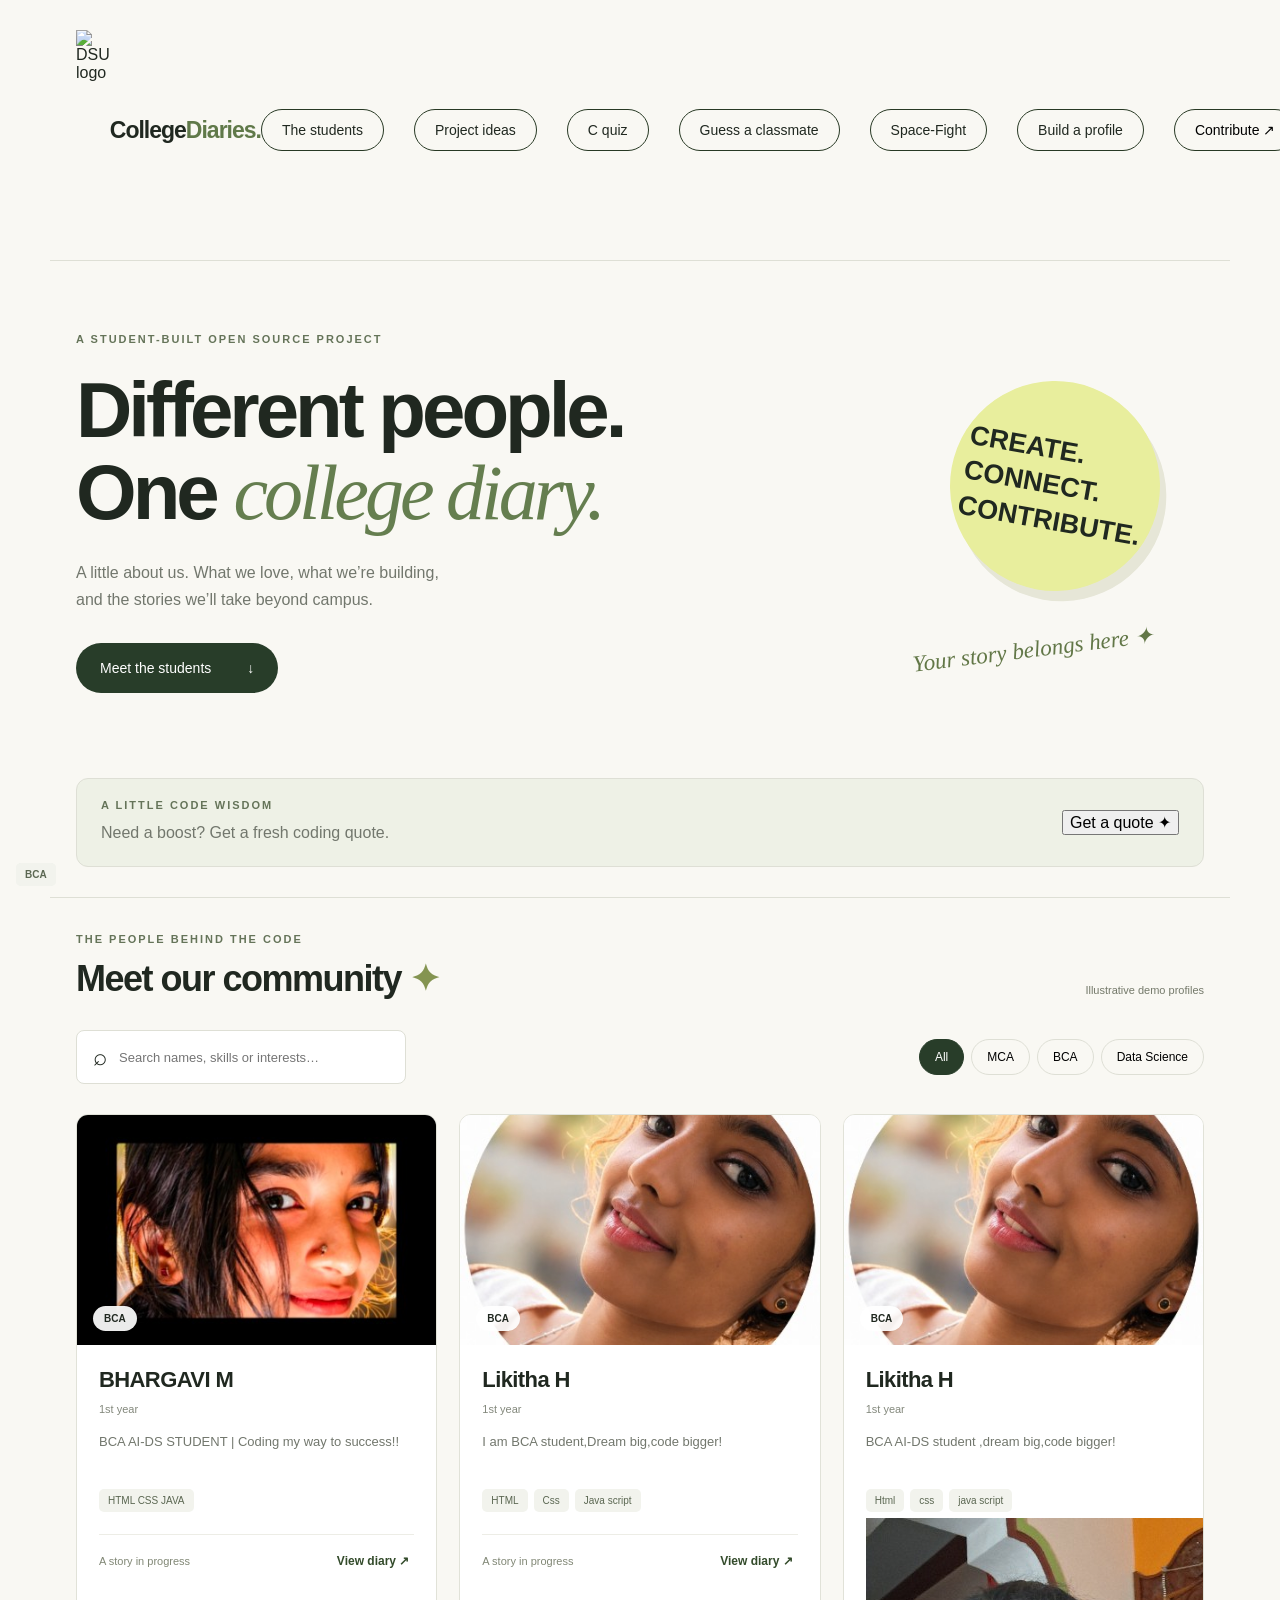
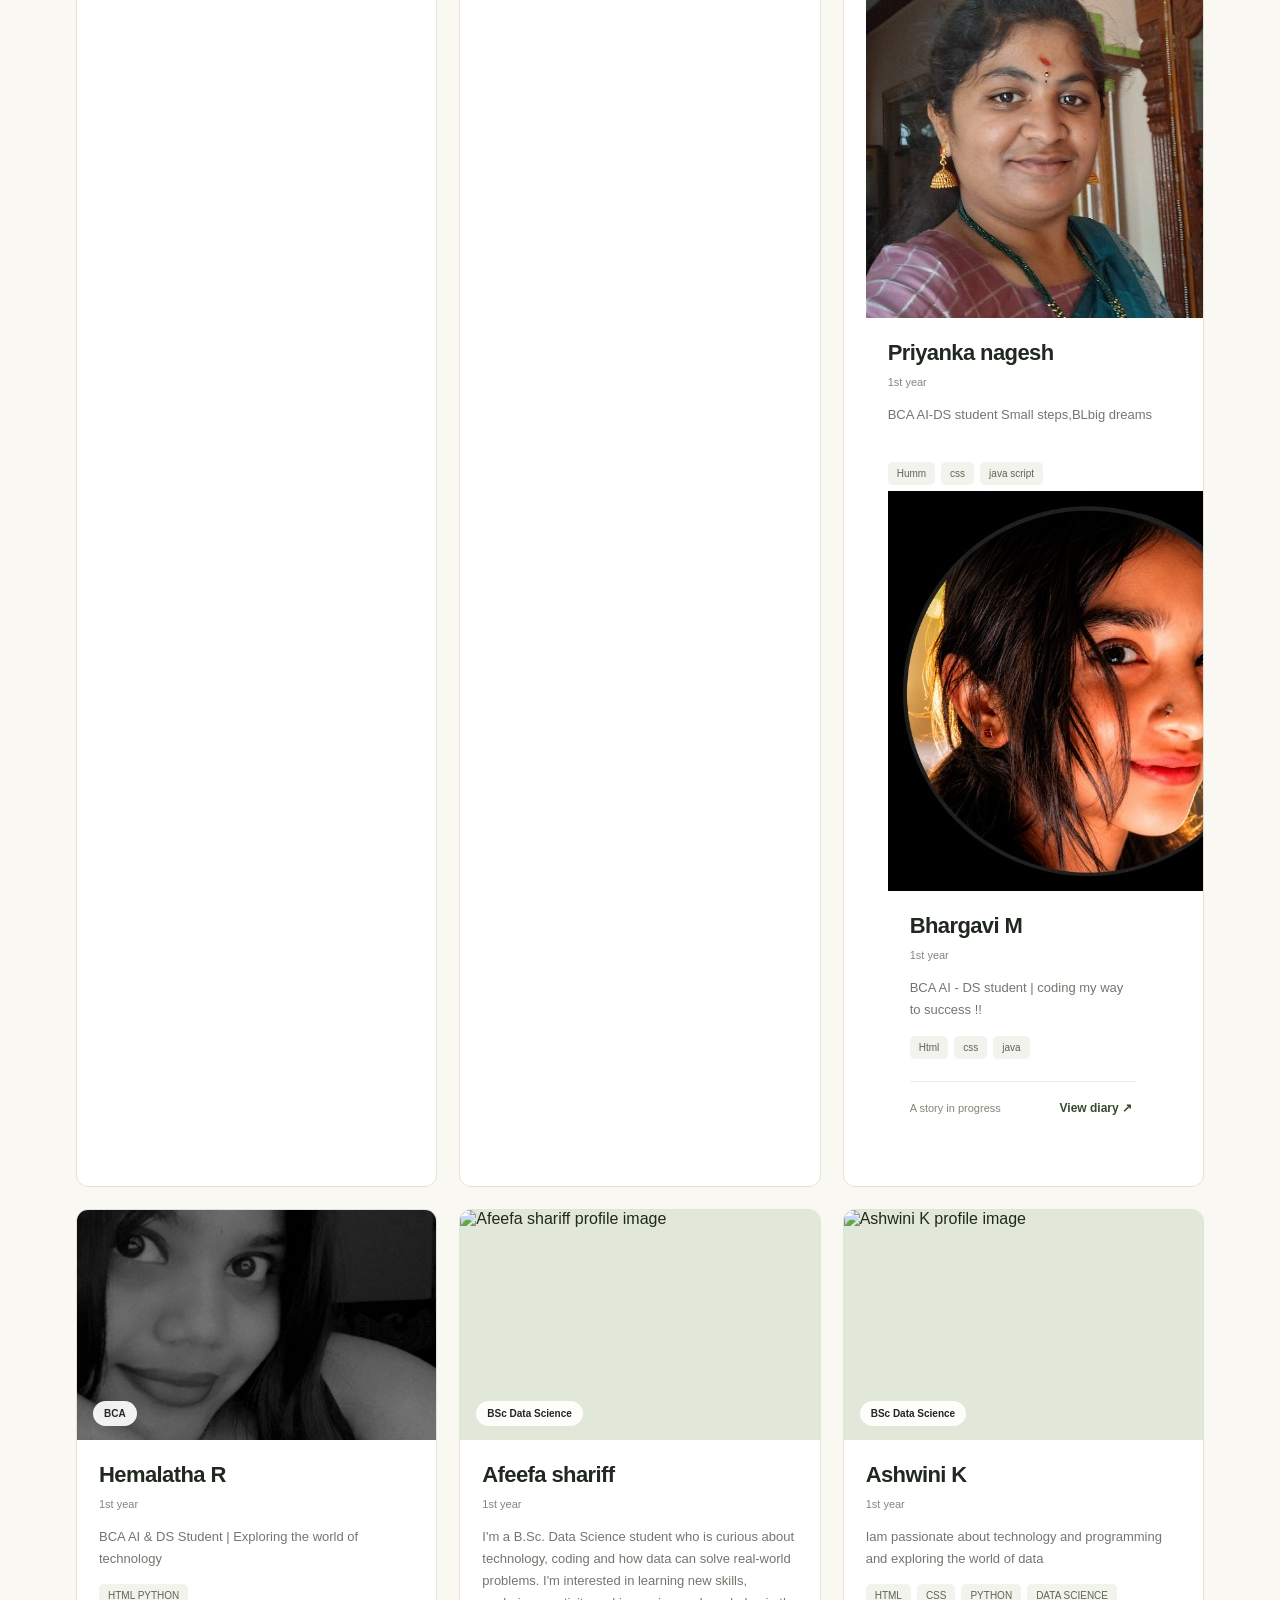
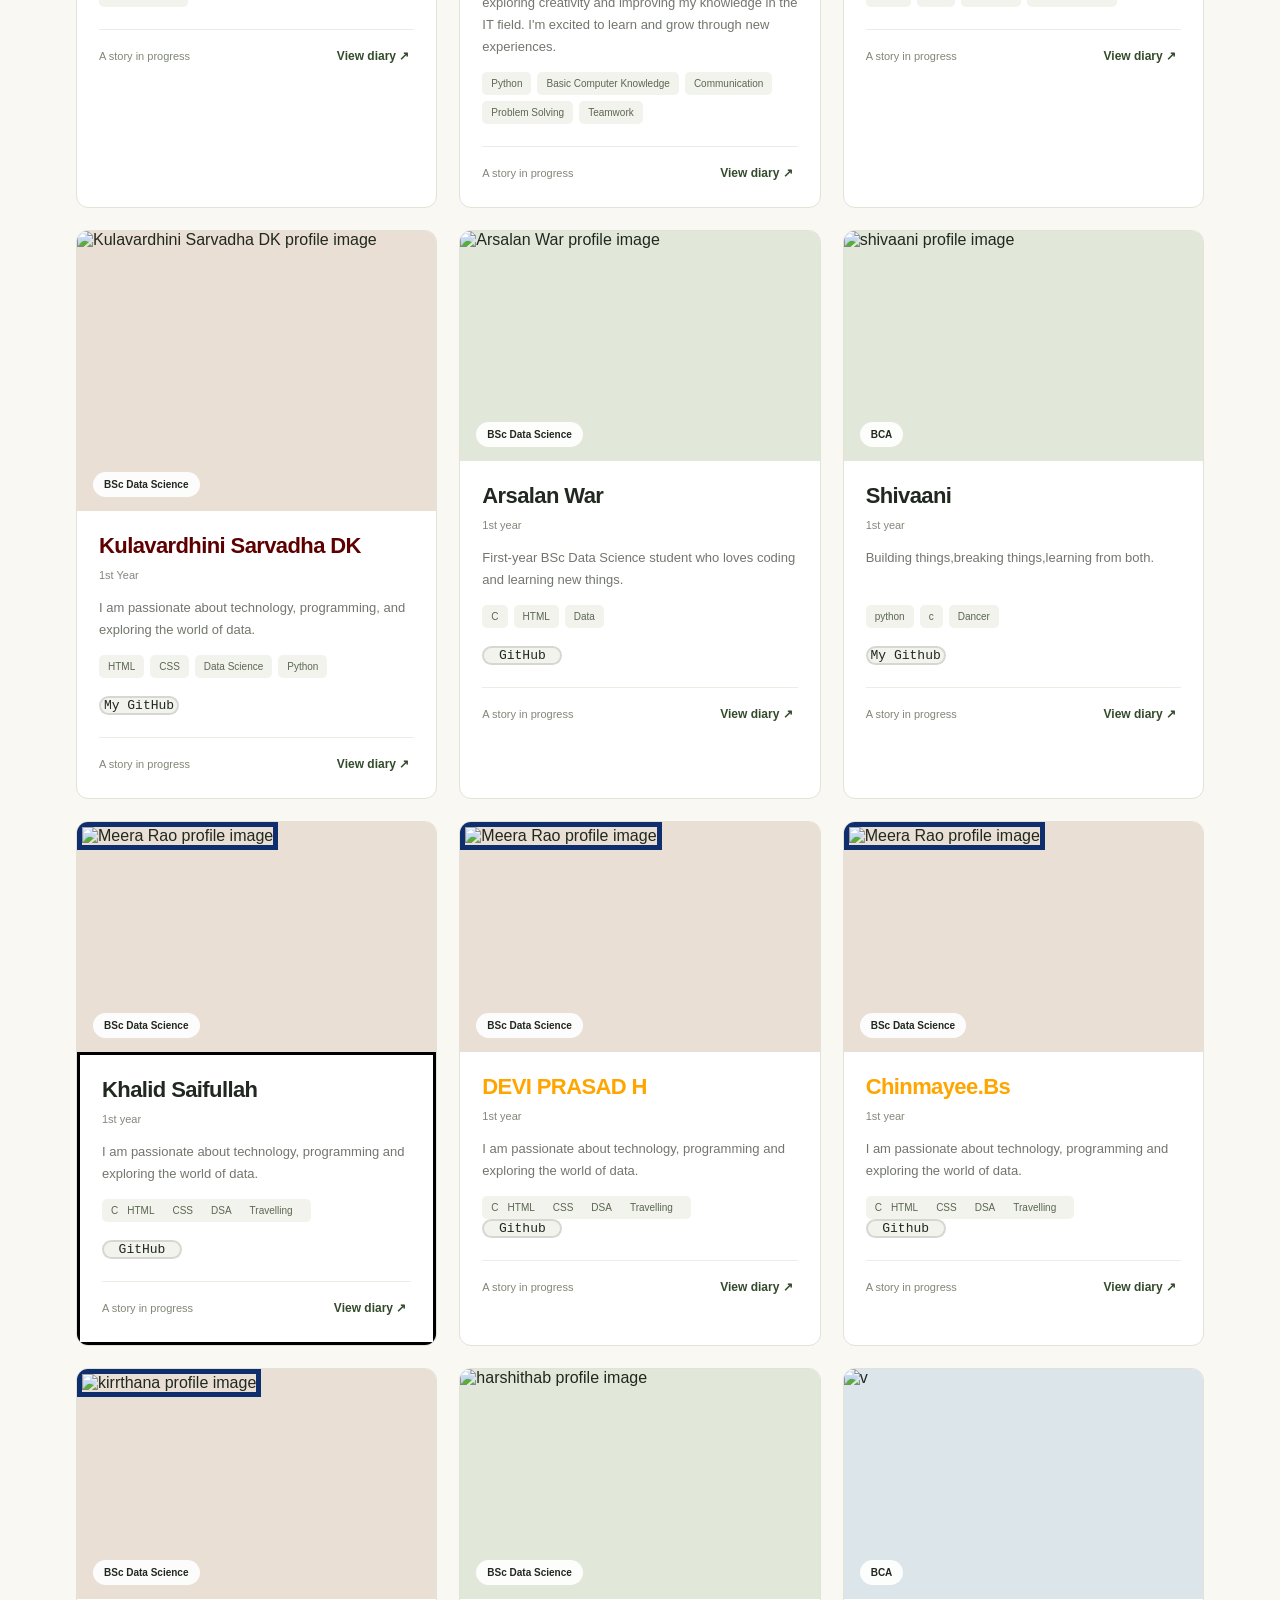
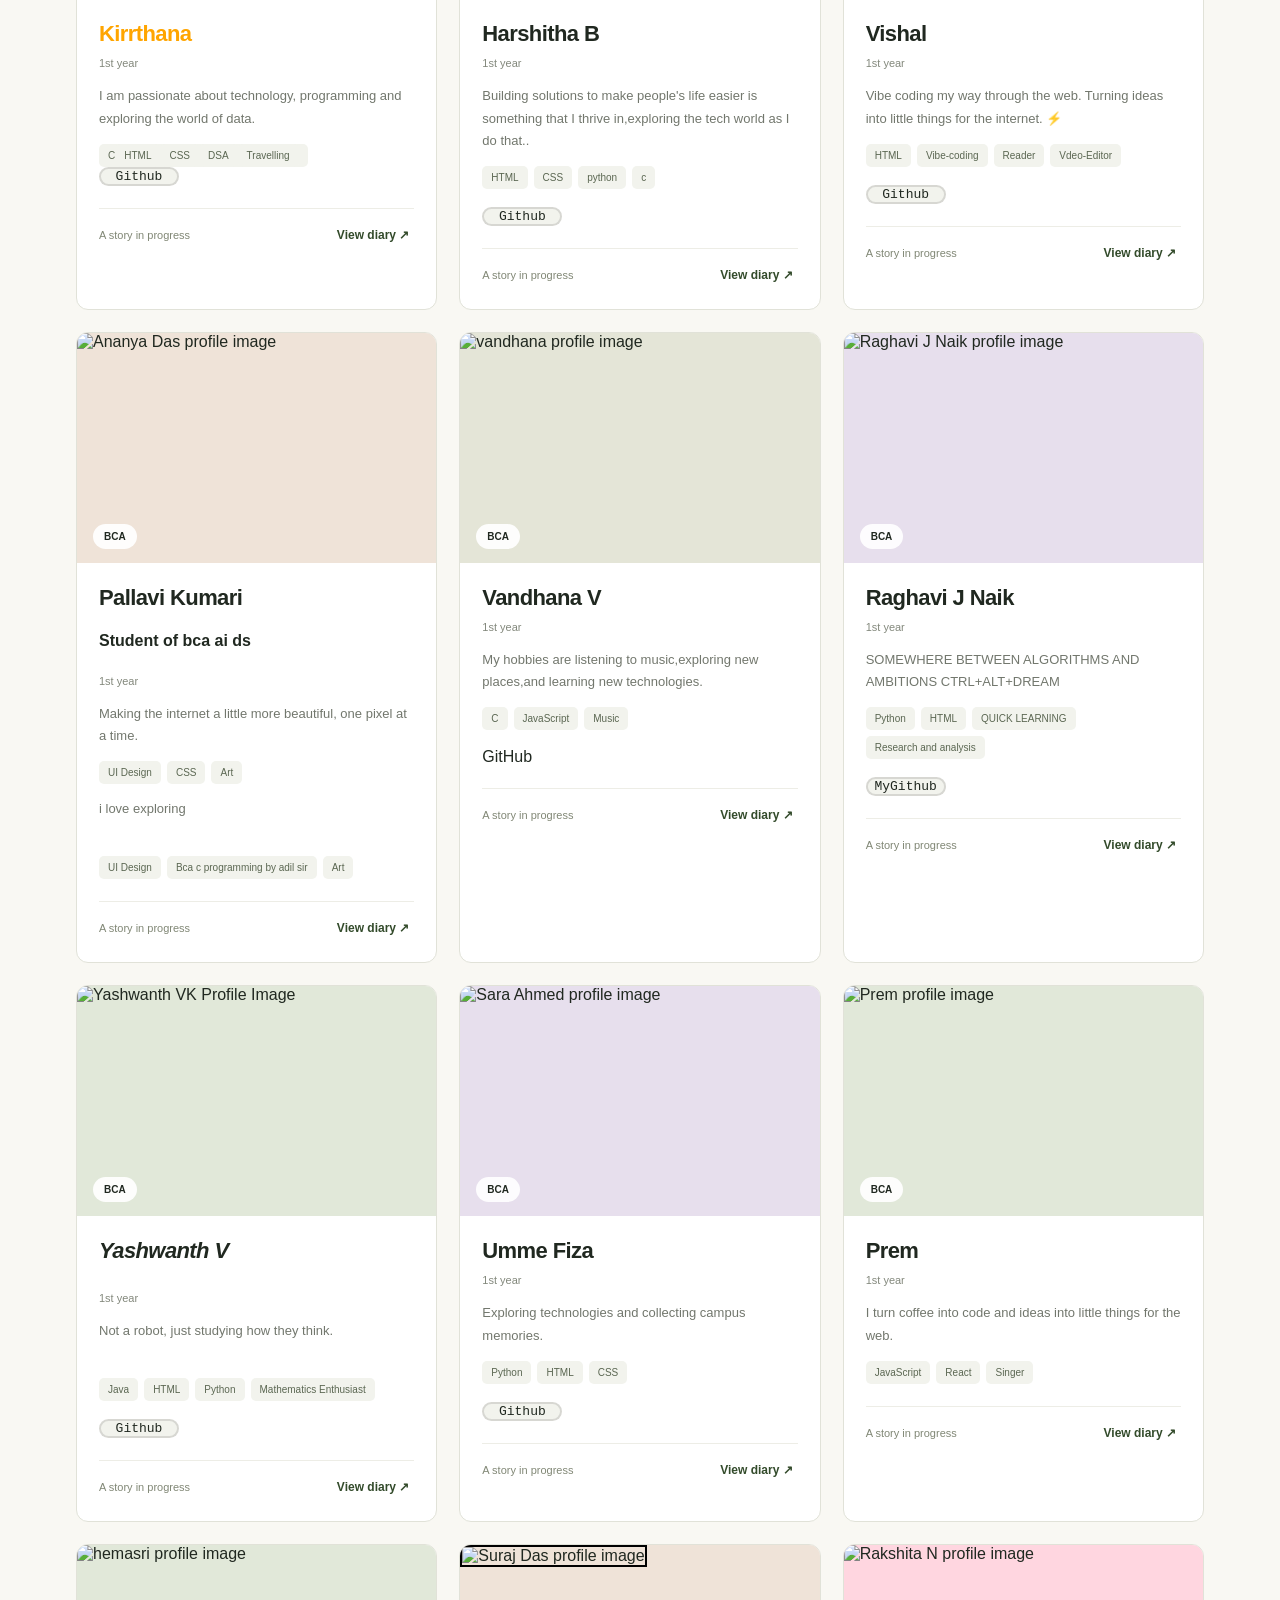
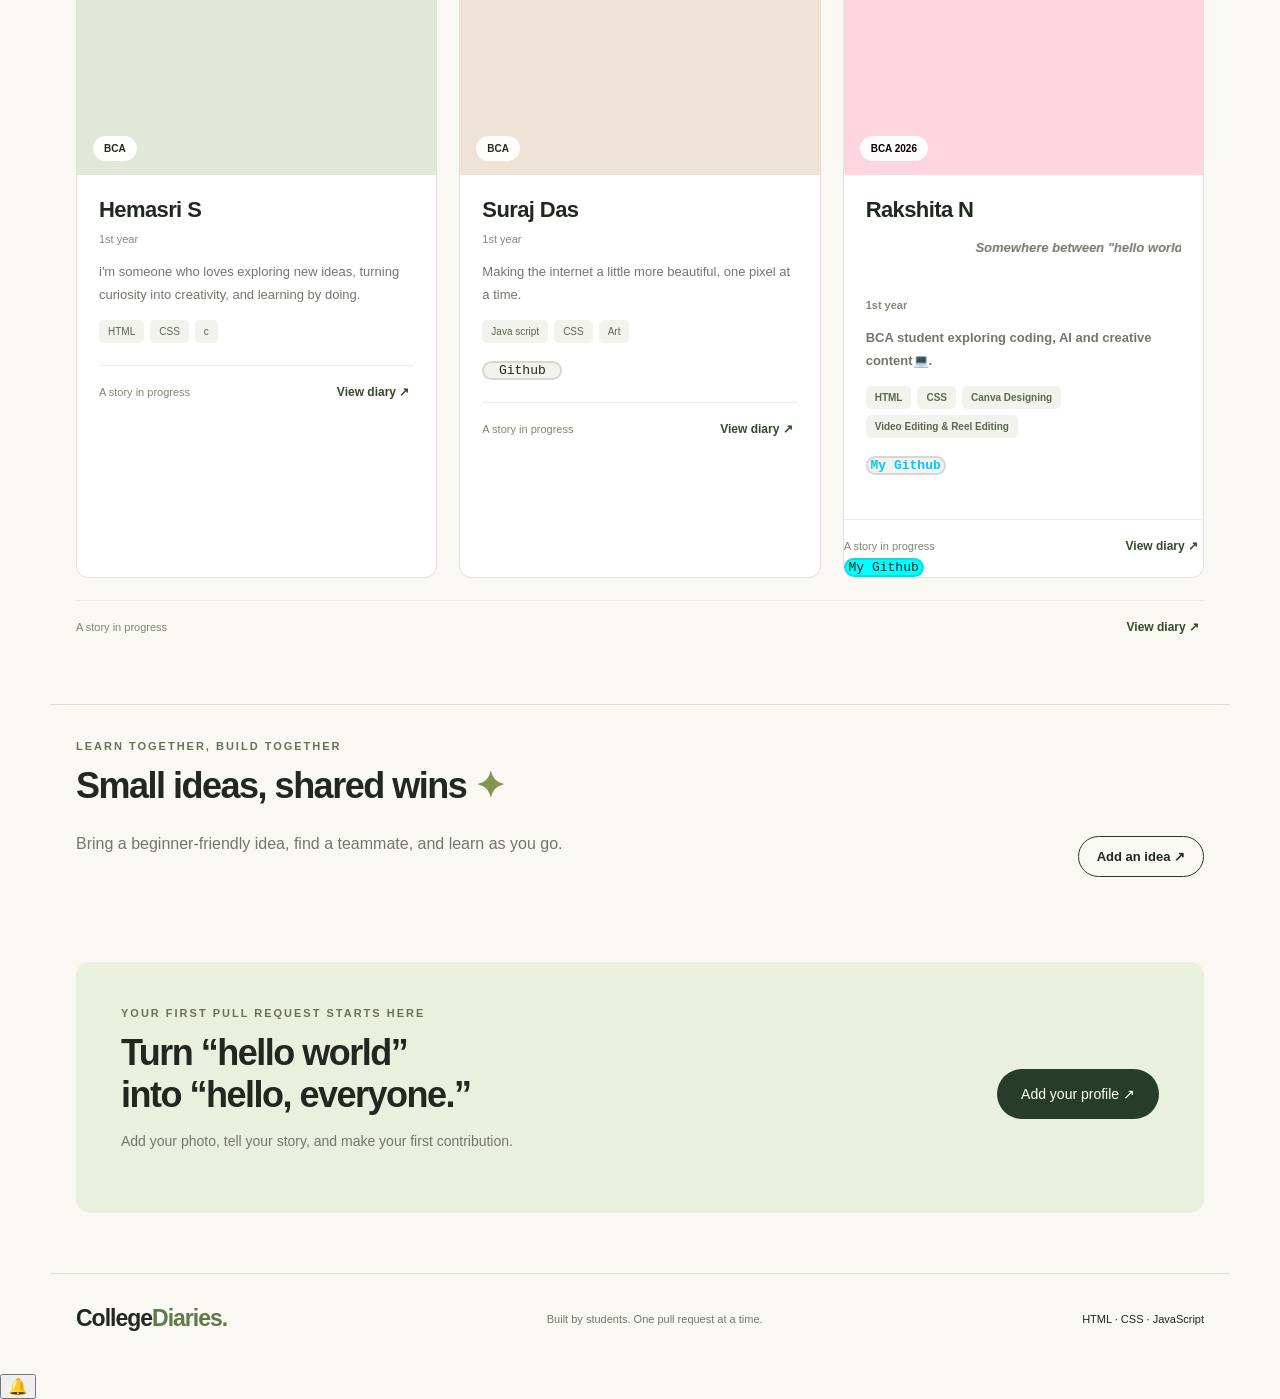
==== commit 124dd273: "Add profile card for BHARGAVI M" ====
--- a/index.html
+++ b/index.html
@@ -74,6 +74,22 @@
       <div id="grid" class="grid">
         <article class="card" data-course="BCA">
           <div class="portrait" style="--tint: #e1e8d9">
+            <img src="images/bhargavi-m-3s8s.jpg" alt="BHARGAVI M profile image">
+            <span class="course">BCA</span>
+          </div>
+          <div class="card-body">
+            <h3>BHARGAVI M</h3>
+            <span class="year">1st year</span>
+            <p>BCA AI-DS STUDENT | Coding my way to success!!</p>
+            <div class="tags">
+              <span>HTML CSS JAVA</span>
+            </div>
+            <p class="story" hidden>Hey there! 👋 I&#39;m a BCA student by day and a professional overthinker by night! 😂 My life is a mix of coding errors, college fun, crazy friends, endless laughter and unforgettable memories. I love music, having fun and trying new things. Sometimes I understand programming, sometimes programming understands me! 🤣 Just a simple person with big dreams, a happy heart and a little bit of craziness. 💻✨❤️</p>
+            <div class="card-bottom"><span>A story in progress</span><button class="view" type="button">View diary ↗</button></div>
+          </div>
+        </article>
+        <article class="card" data-course="BCA">
+          <div class="portrait" style="--tint: #e1e8d9">
             <img src="images/likitha-h-0guc.jpg" alt="Likitha H profile image">
             <span class="course">BCA</span>
           </div>
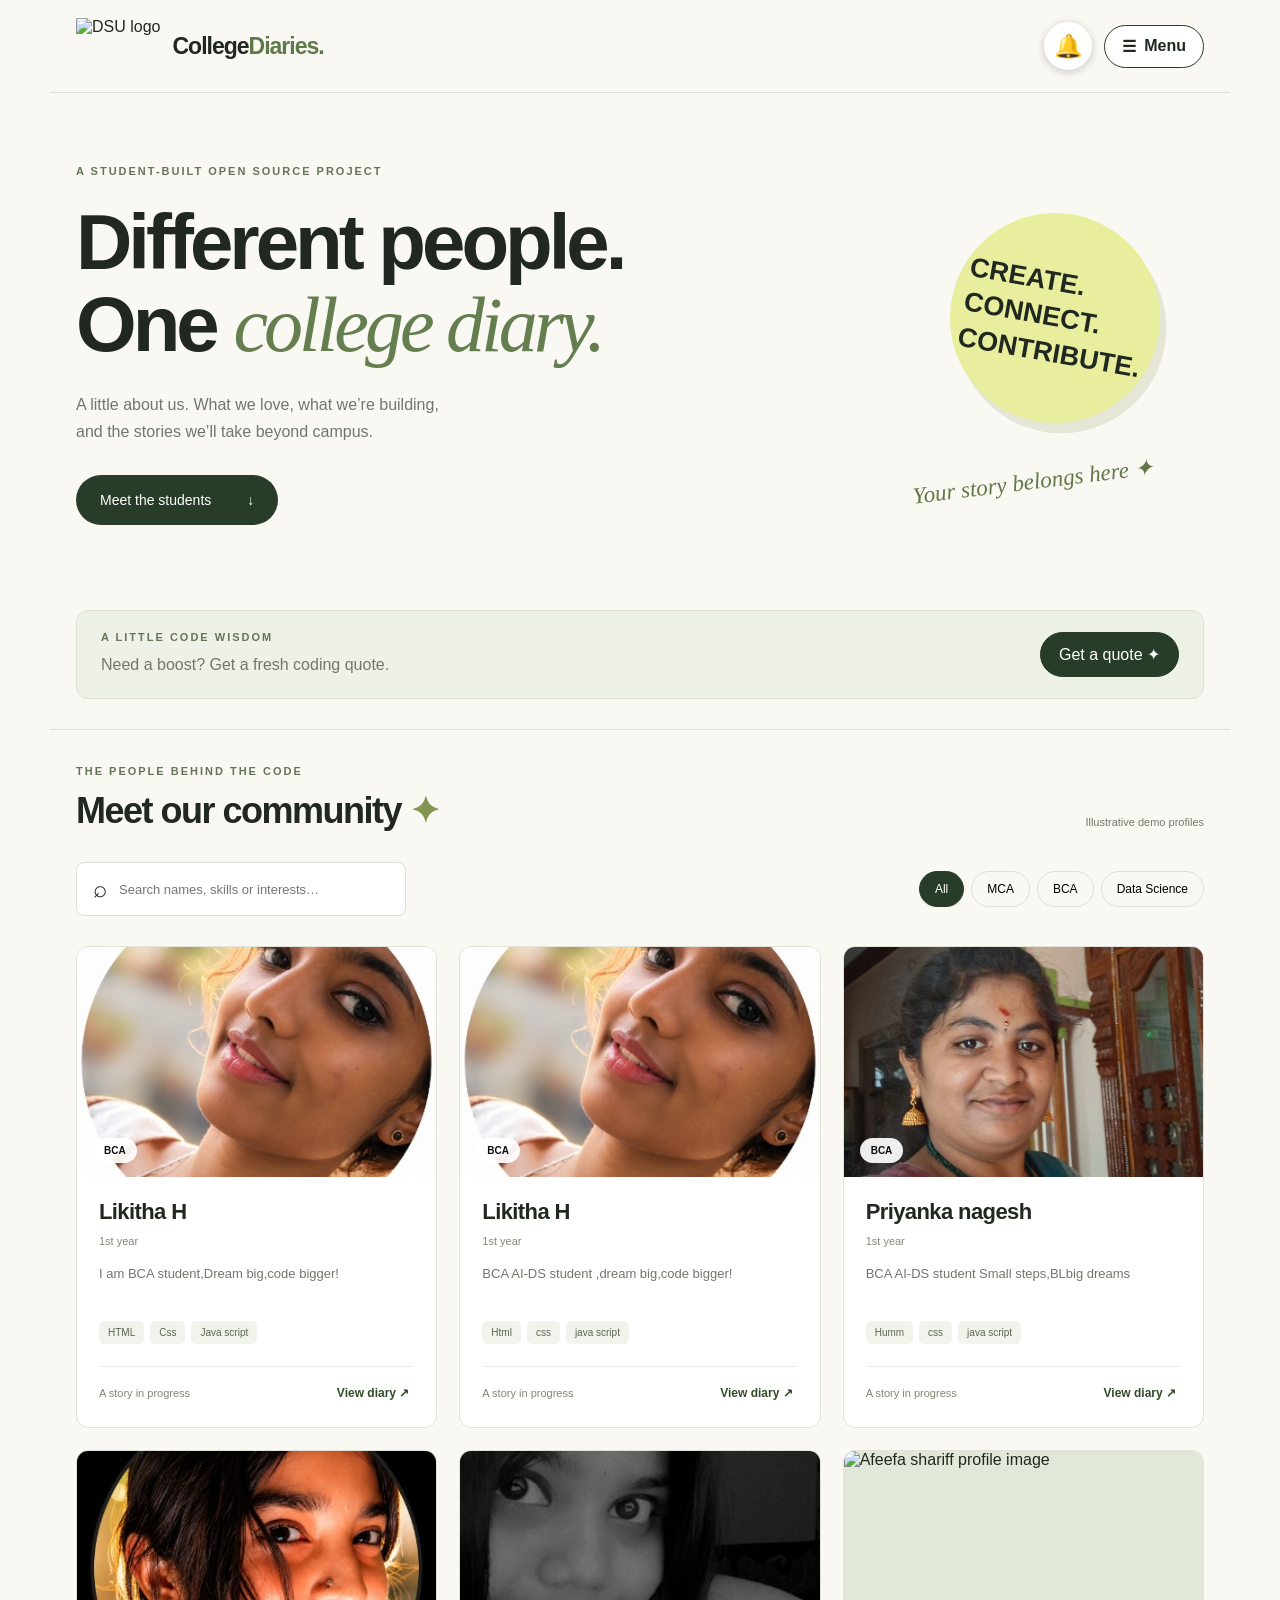
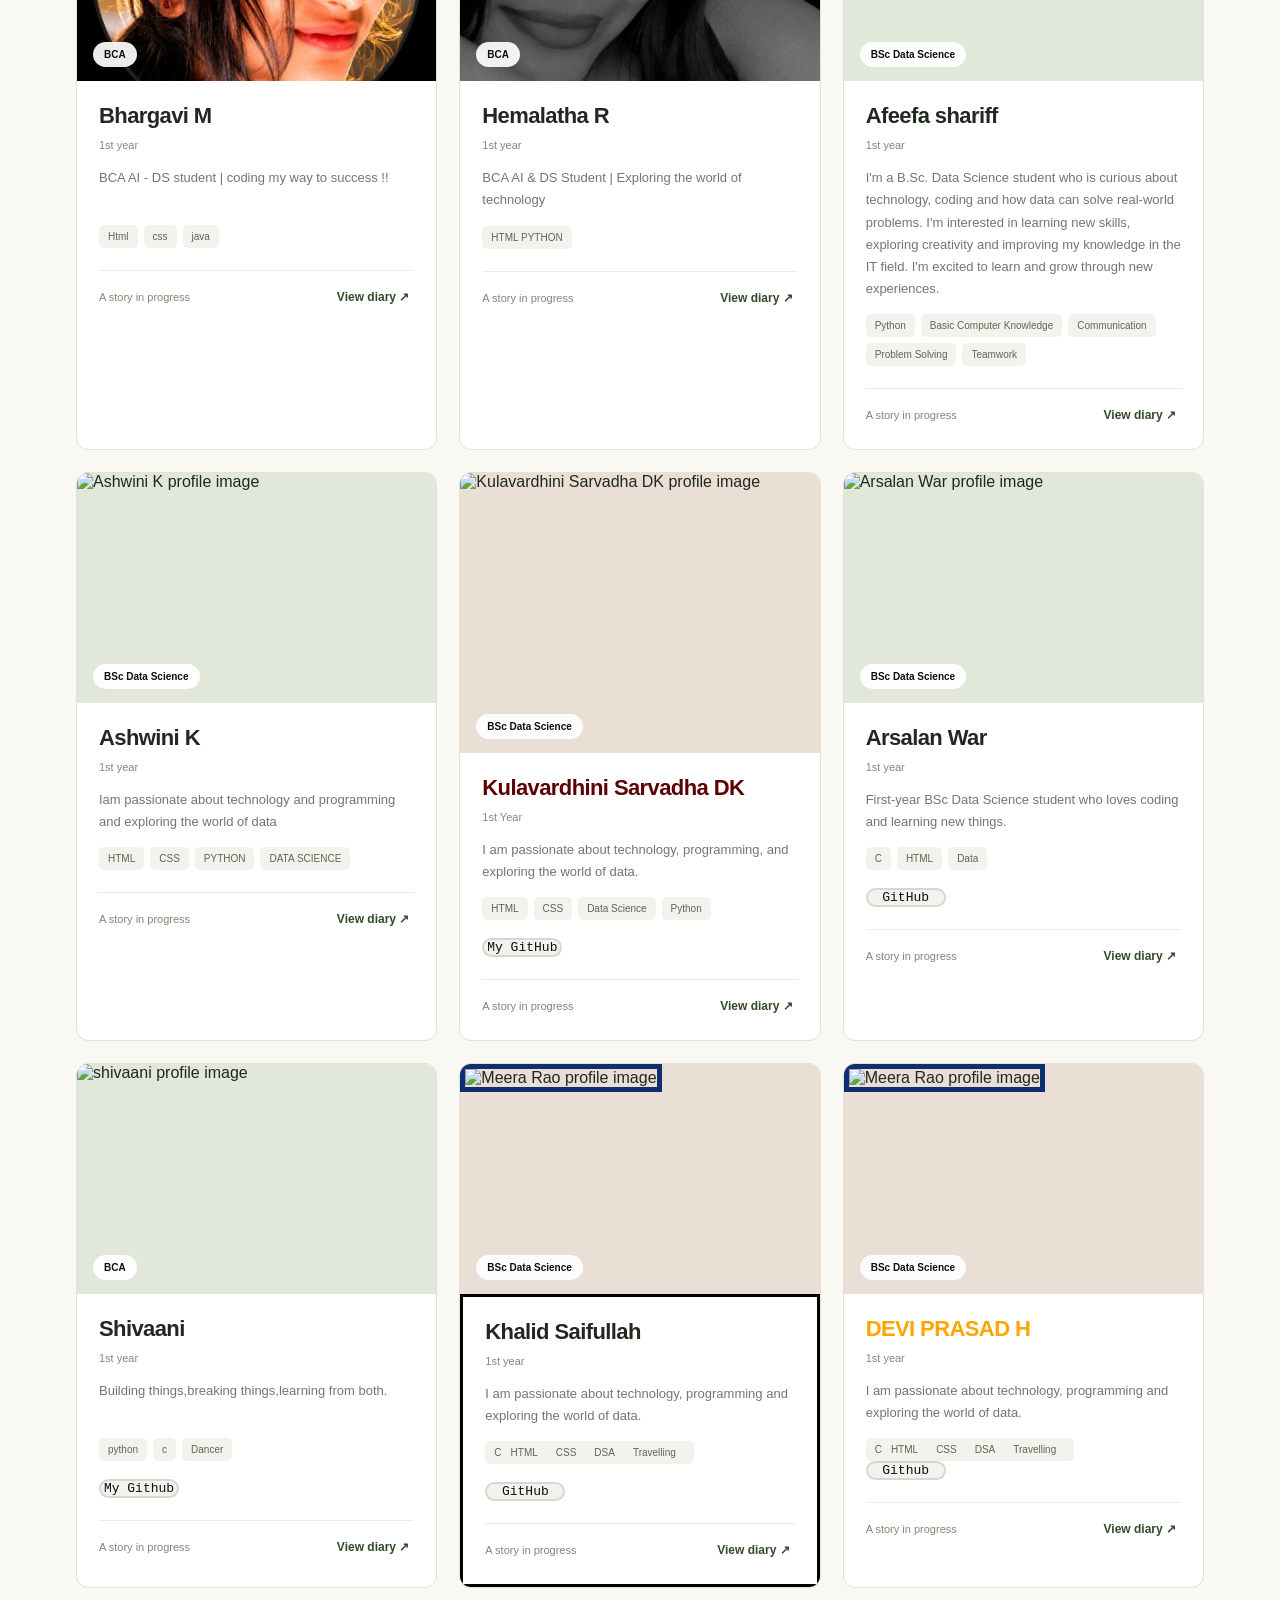
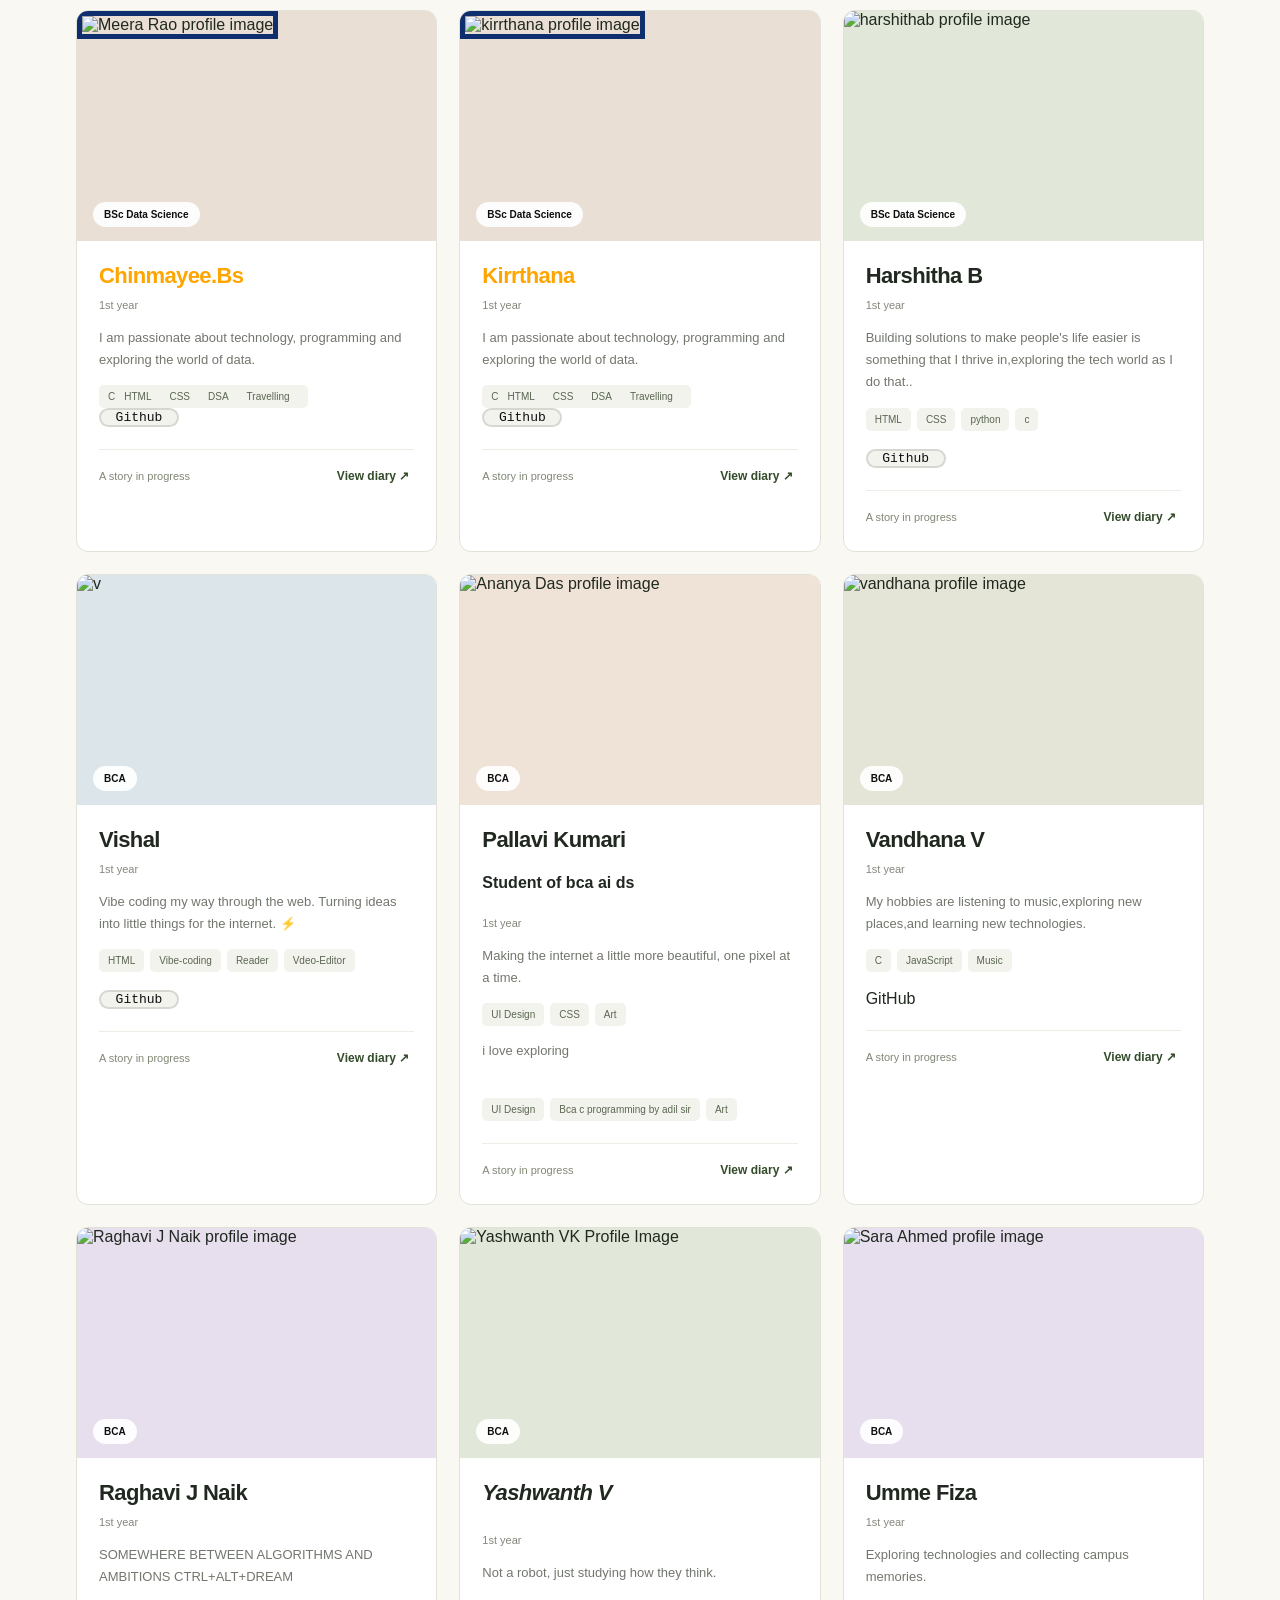
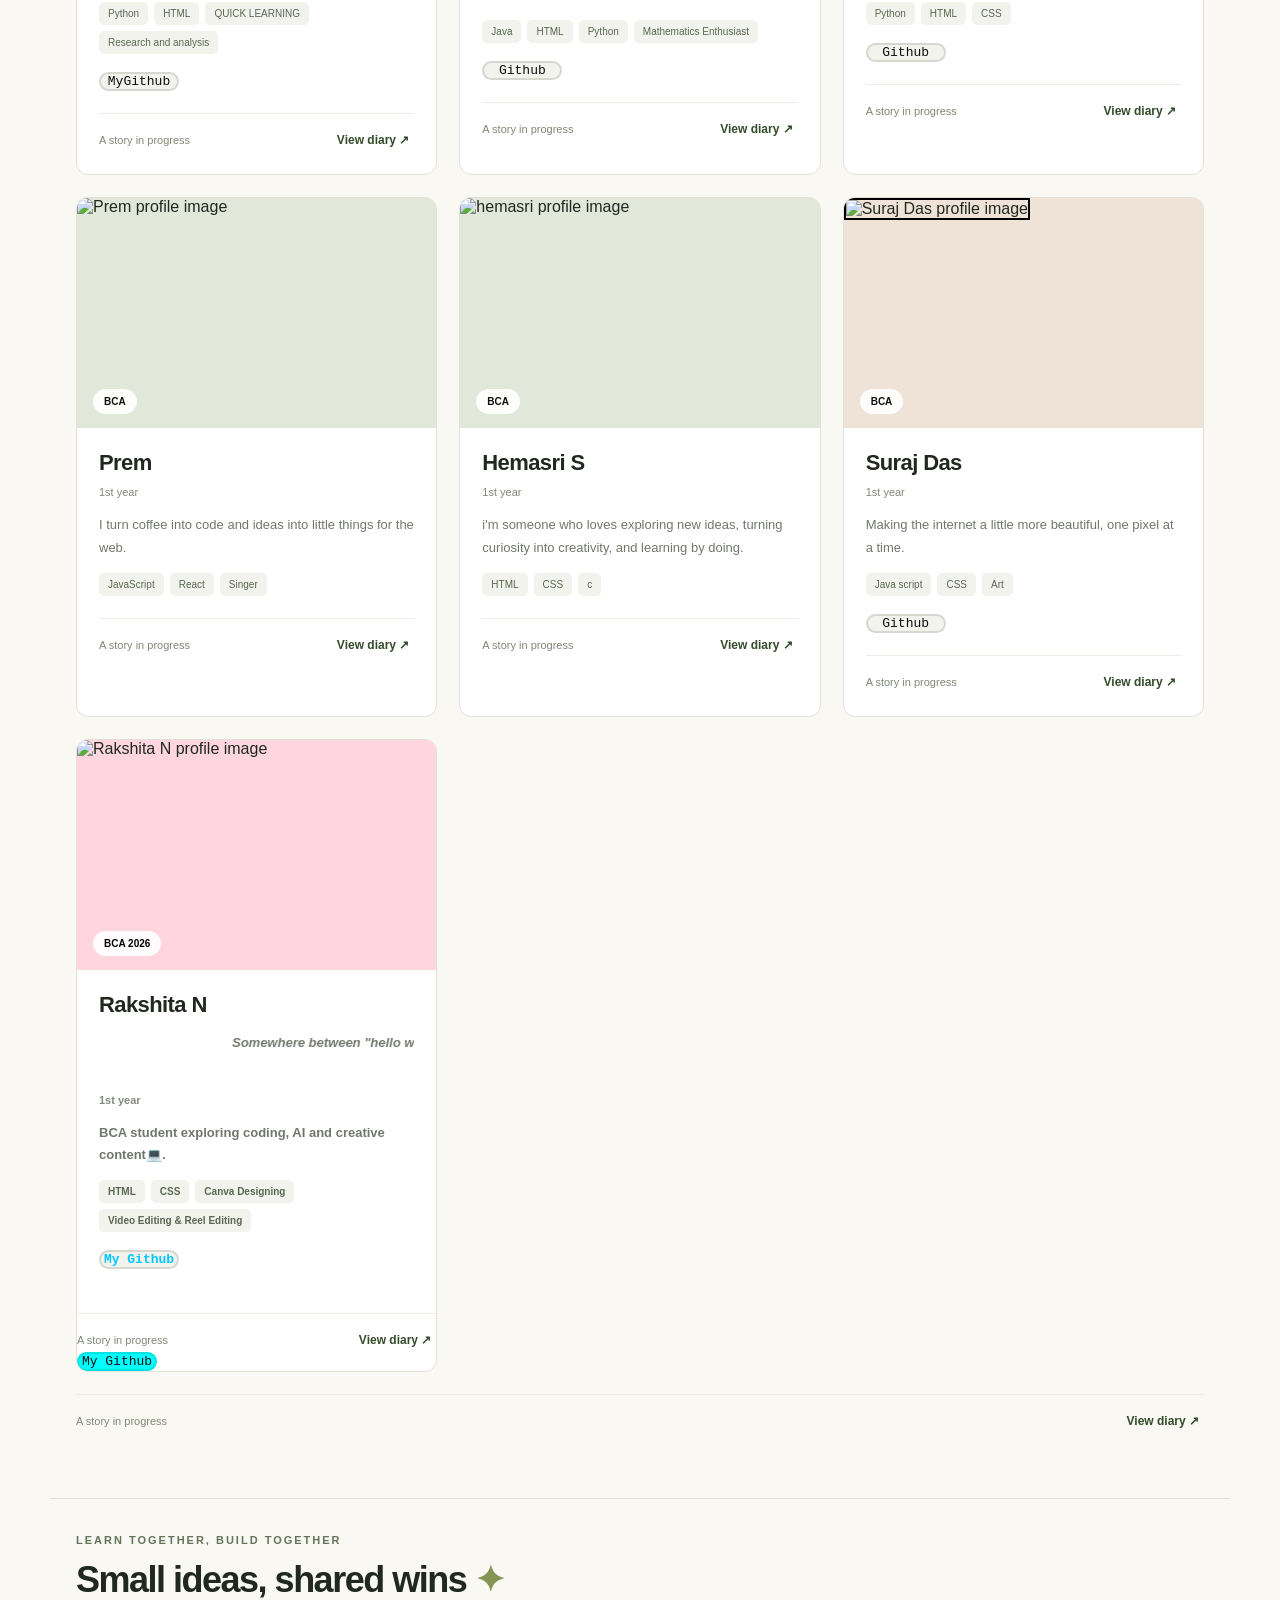
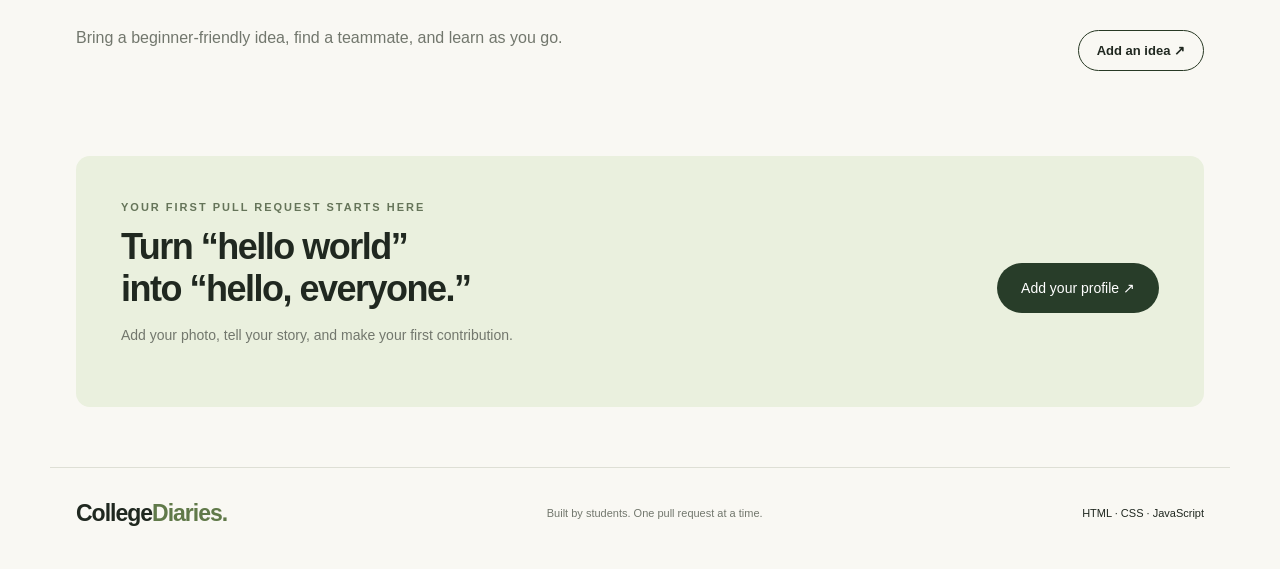
==== commit 2c9de27e: "#137 i have  Fixed  the mobile homepage layout and add a Menu button for larger screens" ====
--- a/index.html
+++ b/index.html
@@ -14,26 +14,56 @@
 
 <body>
   <header>
-   
-    <img src="images/DSU logo.PNG" alt="DSU logo" height="200px" >
-    <a class="brand" href="#">College<span>Diaries.</span></a>
-    <nav>
-      <a href="#students">The students</a>
-      <a href="#projects">Project ideas</a>
-      <a href="quiz.html" target="_blank" rel="noopener noreferrer">C quiz</a>
-      <a href="classmate-game.html">Guess a classmate</a>
-      <a href="space-fight.html">Space-Fight</a>
-      <a href="profile-builder.html">Build a profile</a>
-      <button id="guide">Contribute ↗</button>
-      <button onclick="location.href='about.html'">About Us</button>
-       
-      <button id="theme-toggle" type="button" aria-pressed="false">
-  Dark mode
-</button>
-    </nav>
+    <a class="brand-lockup" href="#home">
+      <img src="images/DSU logo.PNG" alt="DSU logo">
+      <span class="brand">College<span>Diaries.</span></span>
+    </a>
+    <div class="header-actions">
+      <div class="contribution-widget">
+        <button
+          id="contributionBell"
+          class="contribution-bell"
+          aria-label="View contributions"
+          aria-expanded="false"
+          aria-controls="contributionPanel">
+          🔔
+          <span id="notificationCount" class="notification-count" hidden>0</span>
+        </button>
+        <div id="contributionPanel" class="contribution-panel" hidden>
+          <div class="contribution-header">
+            <h3>Recent Contributions</h3>
+            <button id="closeContributions" class="close-contributions" aria-label="Close">&times;</button>
+          </div>
+          <ul id="contributionList" class="contribution-list">
+            <li>Loading contributions...</li>
+          </ul>
+          <a class="contribution-footer" href="https://github.com/mohdadil1/College-Diaries"
+            target="_blank" rel="noopener noreferrer">View all contributions →</a>
+        </div>
+      </div>
+      <nav class="site-menu" aria-label="Main navigation">
+        <button id="menu-toggle" class="menu-toggle" type="button" aria-expanded="false"
+          aria-controls="site-menu-panel">
+          <span aria-hidden="true">☰</span> Menu
+        </button>
+        <div id="site-menu-panel" class="site-menu__dropdown" hidden>
+          <a href="#home">Home</a>
+          <a href="#students">Students</a>
+          <a href="#contribute">Contribution Guide</a>
+          <hr>
+          <a href="#projects">Project ideas</a>
+          <a href="quiz.html" target="_blank" rel="noopener noreferrer">C quiz</a>
+          <a href="classmate-game.html">Guess a classmate</a>
+          <a href="space-fight.html">Space-Fight</a>
+          <a href="profile-builder.html">Build a profile</a>
+          <a href="about.html">About Us</a>
+          <button id="theme-toggle" type="button" aria-pressed="false">Dark mode</button>
+        </div>
+      </nav>
+    </div>
   </header>
   <main>
-    <section class="hero">
+    <section id="home" class="hero">
       <div class="eyebrow">A STUDENT-BUILT OPEN SOURCE PROJECT</div>
       <h1>Different people.<br>One <em>college diary.</em></h1>
       <p>A little about us. What we love, what we’re building,<br class="desktop"> and the stories we’ll take beyond
@@ -74,22 +104,6 @@
       <div id="grid" class="grid">
         <article class="card" data-course="BCA">
           <div class="portrait" style="--tint: #e1e8d9">
-            <img src="images/bhargavi-m-3s8s.jpg" alt="BHARGAVI M profile image">
-            <span class="course">BCA</span>
-          </div>
-          <div class="card-body">
-            <h3>BHARGAVI M</h3>
-            <span class="year">1st year</span>
-            <p>BCA AI-DS STUDENT | Coding my way to success!!</p>
-            <div class="tags">
-              <span>HTML CSS JAVA</span>
-            </div>
-            <p class="story" hidden>Hey there! 👋 I&#39;m a BCA student by day and a professional overthinker by night! 😂 My life is a mix of coding errors, college fun, crazy friends, endless laughter and unforgettable memories. I love music, having fun and trying new things. Sometimes I understand programming, sometimes programming understands me! 🤣 Just a simple person with big dreams, a happy heart and a little bit of craziness. 💻✨❤️</p>
-            <div class="card-bottom"><span>A story in progress</span><button class="view" type="button">View diary ↗</button></div>
-          </div>
-        </article>
-        <article class="card" data-course="BCA">
-          <div class="portrait" style="--tint: #e1e8d9">
             <img src="images/likitha-h-0guc.jpg" alt="Likitha H profile image">
             <span class="course">BCA</span>
           </div>
@@ -119,7 +133,14 @@
               <span>Html</span>
               <span>css</span>
               <span>java script</span>
-            <img src="images/priyanka-nagesh.jpg" alt="Priyanka nagesh profile image">
+            </div>
+            <p class="story" hidden>BCA AI-DS student ,dream big,code bigger!</p>
+            <div class="card-bottom"><span>A story in progress</span><button class="view" type="button">View diary ↗</button></div>
+          </div>
+        </article>
+        <article class="card" data-course="BCA">
+          <div class="portrait" style="--tint: #e1e8d9">
+            <img src="images/priyanka-nagesh.jpg" alt="Priyanka Nagesh profile image">
             <span class="course">BCA</span>
           </div>
           <div class="card-body">
@@ -130,6 +151,13 @@
               <span>Humm</span>
               <span>css</span>
               <span>java script</span>
+            </div>
+            <p class="story" hidden>BCA AI-DS student Small steps,BLbig dreams</p>
+            <div class="card-bottom"><span>A story in progress</span><button class="view" type="button">View diary ↗</button></div>
+          </div>
+        </article>
+        <article class="card" data-course="BCA">
+          <div class="portrait" style="--tint: #e1e8d9">
             <img src="images/bhargavi-m.jpg" alt="Bhargavi M profile image">
             <span class="course">BCA</span>
           </div>
@@ -580,7 +608,7 @@
       </div>
       <div id="project-grid" class="project-grid" aria-live="polite"></div>
     </section>
-    <section class="contribute">
+    <section id="contribute" class="contribute">
       <div>
         <div class="eyebrow">YOUR FIRST PULL REQUEST STARTS HERE</div>
         <h2>Turn “hello world”<br>into “hello, everyone.”</h2>
@@ -603,56 +631,6 @@
   <script src="app.js"></script>
   <script src="theme-toggle.js"></script>
 
-  <div class="contribution-widget">
-
-    <button
-        id="contributionBell"
-        class="contribution-bell"
-        aria-label="View contributions"
-        aria-expanded="false"
-        aria-controls="contributionPanel">
-        🔔
-
-        <span id="notificationCount"
-              class="notification-count"
-              hidden>
-            0
-        </span>
-    </button>
-
-    <div
-        id="contributionPanel"
-        class="contribution-panel"
-        hidden>
-
-        <div class="contribution-header">
-            <h3>Recent Contributions</h3>
-
-            <button
-                id="closeContributions"
-                class="close-contributions"
-                aria-label="Close">
-                &times;
-            </button>
-        </div>
-
-        <ul id="contributionList"
-            class="contribution-list">
-            <li>Loading contributions...</li>
-        </ul>
-
-        <a
-            class="contribution-footer"
-            href="https://github.com/mohdadil1/College-Diaries"
-            target="_blank"
-            rel="noopener noreferrer">
-            View all contributions →
-        </a>
-
-      </div>
-
-</div>
-
 <script src="contributions.js"></script>
 
 </body>
--- a/style.css
+++ b/style.css
@@ -40,11 +40,24 @@
 }
 
 header {
-    padding: 30px 26px;
+    position: relative;
+    padding: 18px 26px;
     display: flex;
     justify-content: space-between;
     align-items: center;
     border-bottom: 1px solid #dedfd5
+}
+
+.brand-lockup {
+    display: inline-flex;
+    align-items: center;
+    gap: 12px
+}
+
+.brand-lockup img {
+    display: block;
+    width: auto;
+    height: 56px
 }
 
 .brand {
@@ -57,22 +70,82 @@
     color: #607949
 }
 
-nav {
-    display: flex;
-    gap: 30px;
+.header-actions {
+    display: flex;
     align-items: center;
-    font-size: 14px
-}
-
-nav>a,
-nav button {
+    gap: 12px;
+    margin-left: auto
+}
+
+.site-menu {
+    position: relative;
+    z-index: 20
+}
+
+.menu-toggle,
+.site-menu__dropdown a,
+.site-menu__dropdown button {
     display: inline-flex;
     align-items: center;
-    background: none;
+    background: #fff;
     border: 1px solid #283924;
     border-radius: 30px;
-    padding: 12px 20px;
+    color: #202820;
+    font: inherit;
     white-space: nowrap
+}
+
+.menu-toggle {
+    gap: 8px;
+    padding: 11px 17px;
+    font-weight: 700
+}
+
+.site-menu__dropdown {
+    position: absolute;
+    top: calc(100% + 10px);
+    right: 0;
+    display: flex;
+    flex-direction: column;
+    gap: 5px;
+    width: max-content;
+    min-width: 220px;
+    max-width: calc(100vw - 32px);
+    max-height: min(80vh, 520px);
+    overflow-y: auto;
+    padding: 10px;
+    background: #fff;
+    border: 1px solid #dedfd5;
+    border-radius: 12px;
+    box-shadow: 0 8px 24px #20282026
+}
+
+.site-menu__dropdown[hidden] {
+    display: none
+}
+
+.site-menu__dropdown a,
+.site-menu__dropdown button {
+    width: 100%;
+    justify-content: flex-start;
+    padding: 10px 12px;
+    border-color: transparent;
+    border-radius: 8px;
+    background: transparent;
+    text-align: left;
+    cursor: pointer
+}
+
+.site-menu__dropdown a:hover,
+.site-menu__dropdown button:hover {
+    background: #eef1e6
+}
+
+.site-menu__dropdown hr {
+    width: 100%;
+    margin: 4px 0;
+    border: 0;
+    border-top: 1px solid #dedfd5
 }
 
 .hero {
@@ -162,13 +235,14 @@
     margin: 8px 0 0
 }
 
-.quote-button {
+#quote-button {
     flex: 0 0 auto;
     border: 1px solid #283924;
     border-radius: 30px;
     padding: 12px 18px;
     background: #283d29;
-    color: white
+    color: white;
+    cursor: pointer
 }
 
 #students {
@@ -379,7 +453,8 @@
     height: 230px;
     background: var(--tint);
     position: relative;
-    overflow: hidden
+    overflow: hidden;
+    isolation: isolate
 }
 
 .portrait img {
@@ -390,6 +465,7 @@
 
 .course {
     position: absolute;
+    z-index: 1;
     bottom: 14px;
     left: 16px;
     background: #ffffffeb;
@@ -724,31 +800,31 @@
 }
 
 @media(max-width:560px) {
-    header img{
-        height: 80px;
-        
-
-    }
     header {
-        padding: 2px 20px;
-        display: flex;
-        flex-direction: column;
-    }
-
-    nav {
-        justify-content: center;
-        flex-wrap: wrap;
-        gap: 8px
-    }
-
-    nav>a,
-    nav button {
-        padding: 9px 12px;
-        font-size: 12px
+        padding: 10px 14px;
+        gap: 10px
+    }
+
+    .brand-lockup {
+        gap: 7px
+    }
+
+    .brand-lockup img {
+        height: 38px
     }
 
     .brand {
-        font-size: 21px
+        font-size: 18px
+    }
+
+    .header-actions {
+        gap: 7px
+    }
+
+    .menu-toggle {
+        gap: 6px;
+        padding: 9px 11px;
+        font-size: 13px
     }
 
     .hero {
@@ -760,6 +836,10 @@
         padding: 18px;
         align-items: flex-start;
         flex-direction: column
+    }
+
+    #quote-button {
+        align-self: flex-start
     }
 
     .hero h1 {
@@ -1006,46 +1086,4 @@
 body.dark-mode {
   background-color: #121212;
   color: #eeeeee;
-} */
-#notif-bell {
-  position: relative;
-  background: none;
-  border: none;
-  font-size: 1.4rem;
-  cursor: pointer;
-}
-
-#notif-count {
-  position: absolute;
-  top: -6px;
-  right: -8px;
-  background: red;
-  color: white;
-  font-size: 0.7rem;
-  padding: 2px 6px;
-  border-radius: 50%;
-}
-
-#notif-list {
-  position: absolute;
-  top: 60px;
-  right: 20px;
-  width: 300px;
-  max-height: 350px;
-  overflow-y: auto;
-  background: white;
-  color: black;
-  border-radius: 8px;
-  box-shadow: 0 4px 12px rgba(0,0,0,0.25);
-  z-index: 1000;
-}
-
-#notif-list.hidden {
-  display: none;
-}
-
-.notif-item {
-  padding: 10px 12px;
-  border-bottom: 1px solid #eee;
-  font-size: 0.9rem;
-}
+} */
--- a/dark.css
+++ b/dark.css
@@ -0,0 +1,392 @@
+/* ==========================================================
+   College Diaries - dark mode (v3, fixes from screenshots)
+   Load AFTER your main stylesheet.
+   Dark mode is on when <html> has the class "dark-mode".
+   ========================================================== */
+
+/* ---------- Colors in one place ---------- */
+html.dark-mode {
+  color-scheme: dark;
+
+  --d-bg: #121212;
+  --d-surface: #1c1c1f;
+  --d-surface-2: #26262b;
+  --d-border: #34343a;
+  --d-text: #ececee;
+  --d-muted: #a1a1aa;
+  --d-link: #8ab4ff;
+  --d-accent: #ffb86b;
+  --d-green: #a9bf7e; /* brighter version of the olive accent */
+}
+
+/* ---------- Page ---------- */
+html.dark-mode body {
+  background: var(--d-bg) !important;
+  color: var(--d-text) !important;
+}
+
+html.dark-mode h1,
+html.dark-mode h2,
+html.dark-mode h3,
+html.dark-mode h4,
+html.dark-mode h5,
+html.dark-mode h6 {
+  color: var(--d-text) !important;
+}
+
+html.dark-mode p {
+  color: #c5c7ce !important;
+}
+
+/* Links keep the surrounding text color (nav, brand, buttons) ... */
+html.dark-mode a { color: inherit; }
+
+/* ... and only links inside normal text turn blue */
+html.dark-mode p a,
+html.dark-mode li a {
+  color: var(--d-link);
+}
+
+html.dark-mode small,
+html.dark-mode [class*="muted"],
+html.dark-mode [class*="sub"],
+html.dark-mode [class*="meta"] {
+  color: var(--d-muted) !important;
+}
+
+/* Small green labels like "THE PEOPLE BEHIND THE CODE", brand accent, sparkle */
+html.dark-mode [class*="eyebrow"],
+html.dark-mode [class*="kicker"],
+html.dark-mode [class*="overline"],
+html.dark-mode [class*="accent"],
+html.dark-mode [class*="sparkle"] {
+  color: var(--d-green) !important;
+}
+
+html.dark-mode hr { border-color: var(--d-border); }
+
+/* ---------- Navbar / footer ---------- */
+html.dark-mode header,
+html.dark-mode nav,
+html.dark-mode [class*="nav"],
+html.dark-mode [class*="header"] {
+  background-color: rgba(18, 18, 18, 0.92) !important;
+  border-color: var(--d-border) !important;
+  color: var(--d-text) !important;
+}
+
+html.dark-mode footer,
+html.dark-mode [class*="footer"] {
+  background: #0e0e10 !important;
+  border-color: var(--d-border) !important;
+  color: var(--d-muted) !important;
+}
+
+/* ---------- Sections (hero, community, call-to-action) ---------- */
+html.dark-mode section,
+html.dark-mode main,
+html.dark-mode [class*="hero"],
+html.dark-mode [class*="section"],
+html.dark-mode [class*="cta"] {
+  background-color: transparent !important;
+  color: var(--d-text);
+}
+
+/* ---------- Student profile cards ---------- */
+html.dark-mode article,
+html.dark-mode [class*="card"],
+html.dark-mode [class*="profile"] {
+  background: var(--d-surface) !important;
+  border-color: var(--d-border) !important;
+  color: var(--d-text) !important;
+  box-shadow: none !important;
+}
+
+/* ---------- Skill tags / course labels ---------- */
+html.dark-mode [class*="tag"],
+html.dark-mode [class*="chip"],
+html.dark-mode [class*="badge"],
+html.dark-mode [class*="skill"] {
+  background: var(--d-surface-2) !important;
+  border-color: var(--d-border) !important;
+  color: var(--d-text) !important;
+}
+
+/* ---------- Buttons and filter pills ---------- */
+html.dark-mode button,
+html.dark-mode [class*="btn"],
+html.dark-mode [class*="pill"],
+html.dark-mode [class*="filter"] {
+  background: var(--d-surface-2);
+  border-color: var(--d-border);
+  color: var(--d-text);
+}
+
+html.dark-mode [class*="active"],
+html.dark-mode .active {
+  background: var(--d-accent) !important;
+  color: #1a1a1a !important;
+}
+
+/* ---------- Search box (wrapper AND input, so no white box) ---------- */
+
+/* the wrapper: anything with "search" in its class, or any element
+   that directly contains a text/search input */
+html.dark-mode [class*="search"],
+html.dark-mode :has(> input[type="search"]),
+html.dark-mode :has(> input[type="text"]),
+html.dark-mode :has(> input:not([type])) {
+  background: var(--d-surface) !important;
+  border-color: var(--d-border) !important;
+  color: var(--d-text) !important;
+}
+
+/* the input itself blends into the wrapper */
+html.dark-mode input,
+html.dark-mode select,
+html.dark-mode textarea {
+  background: var(--d-surface) !important;
+  border-color: var(--d-border) !important;
+  color: var(--d-text) !important;
+}
+
+html.dark-mode [class*="search"] input,
+html.dark-mode input[type="search"],
+html.dark-mode input[class*="search"] {
+  background: transparent !important;
+  border: none !important;
+  box-shadow: none !important;
+  color: var(--d-text) !important;
+}
+
+/* the little magnifier icon */
+html.dark-mode [class*="search"] span,
+html.dark-mode [class*="search"] svg,
+html.dark-mode [class*="search"] i,
+html.dark-mode [class*="icon"] {
+  color: var(--d-muted) !important;
+}
+
+html.dark-mode input::placeholder { color: var(--d-muted); opacity: 1; }
+
+html.dark-mode [class*="search"]:focus-within,
+html.dark-mode :has(> input:focus) {
+  border-color: var(--d-accent) !important;
+}
+
+/* ---------- Popups / modals ---------- */
+html.dark-mode [class*="modal"],
+html.dark-mode [class*="dialog"],
+html.dark-mode [class*="popup"] {
+  background: var(--d-surface) !important;
+  color: var(--d-text) !important;
+  border-color: var(--d-border) !important;
+}
+
+/* ---------- Images ---------- */
+html.dark-mode img { filter: brightness(0.92); }
+
+/* DSU logo: original colors and size, just no background box */
+html.dark-mode img[alt*="logo" i] {
+  background: none !important;
+  padding: 0;
+  border-radius: 0;
+  filter: none !important;
+}
+
+/* ---------- Smooth fade (only after the first paint) ---------- */
+html.theme-ready body,
+html.theme-ready section,
+html.theme-ready article,
+html.theme-ready header,
+html.theme-ready footer,
+html.theme-ready [class*="card"],
+html.theme-ready [class*="tag"],
+html.theme-ready [class*="search"] {
+  transition: background-color 0.3s ease, color 0.3s ease, border-color 0.3s ease;
+}
+
+@media (prefers-reduced-motion: reduce) {
+  html.theme-ready * { transition: none !important; }
+}
+
+/* ---------- Toggle button ---------- */
+#theme-toggle {
+  cursor: pointer;
+  font: inherit;
+  padding: 8px 14px;
+  border-radius: 999px;
+  border: 1px solid #c9c9c9;
+  background: #ffffff;
+  color: #222222;
+}
+
+#theme-toggle:focus-visible {
+  outline: 2px solid #4c8dff;
+  outline-offset: 2px;
+}
+
+#theme-toggle.floating {
+  position: fixed;
+  right: 16px;
+  bottom: 16px;
+  z-index: 9999;
+  box-shadow: 0 2px 8px rgba(0, 0, 0, 0.2);
+}
+
+html.dark-mode #theme-toggle {
+  background: var(--d-surface-2) !important;
+  border-color: #3d3d44 !important;
+  color: #ffd76a !important;
+}
+
+html.dark-mode .menu-toggle {
+  background: var(--d-surface-2);
+  border-color: var(--d-border);
+  color: var(--d-text);
+}
+
+html.dark-mode .site-menu__dropdown {
+  background: var(--d-surface) !important;
+  border-color: var(--d-border) !important;
+}
+
+html.dark-mode .site-menu__dropdown a,
+html.dark-mode .site-menu__dropdown button {
+  background: transparent;
+  border-color: transparent;
+  color: var(--d-text);
+}
+
+html.dark-mode .site-menu__dropdown a:hover,
+html.dark-mode .site-menu__dropdown button:hover {
+  background: var(--d-surface-2);
+}
+
+html.dark-mode .site-menu__dropdown hr {
+  border-color: var(--d-border);
+}
+
+html.dark-mode #quote-button {
+  background: var(--d-accent);
+  border-color: var(--d-accent);
+  color: #1a1a1a;
+}
+
+html.dark-mode .profile-actions .copy-profile-link {
+  background: var(--d-surface-2);
+  border-color: var(--d-border);
+  color: var(--d-text);
+}
+
+html.dark-mode .copy-fallback input {
+  background: var(--d-surface-2);
+  border-color: var(--d-border);
+  color: var(--d-text);
+}
+
+html.dark-mode .share-status {
+  background: var(--d-surface-2);
+  color: var(--d-text);
+}
+
+html.dark-mode #c-quiz {
+  background: #1c1c1f !important;
+  border-color: var(--d-border) !important;
+}
+
+html.dark-mode .quiz-panel {
+  background: var(--d-surface);
+  border-color: var(--d-border);
+}
+
+html.dark-mode .quiz-code {
+  background: #151518;
+  border-color: var(--d-border);
+  color: var(--d-text);
+}
+
+html.dark-mode .quiz-option,
+html.dark-mode .quiz-feedback {
+  background: var(--d-surface-2);
+  border-color: var(--d-border);
+  color: var(--d-text);
+}
+
+html.dark-mode .quiz-option:has(input:checked) {
+  border-color: var(--d-accent);
+  background: #34302b;
+}
+
+html.dark-mode .quiz-option.correct {
+  border-color: #78a76e;
+  background: #233325;
+}
+
+html.dark-mode .quiz-option.incorrect {
+  border-color: #c87970;
+  background: #382624;
+}
+
+html.dark-mode .quiz-submit {
+  background: var(--d-accent);
+  color: #1a1a1a;
+}
+
+html.dark-mode .classmate-game {
+  background: var(--d-surface);
+  border-color: var(--d-border);
+}
+
+html.dark-mode .game-panel {
+  background: var(--d-surface-2);
+  border-color: var(--d-border);
+}
+
+html.dark-mode .student-clues {
+  background: #202024;
+}
+
+html.dark-mode .student-clues dd {
+  color: var(--d-muted);
+}
+
+html.dark-mode .game-option,
+html.dark-mode .game-feedback {
+  background: var(--d-surface);
+  border-color: var(--d-border);
+  color: var(--d-text);
+}
+
+html.dark-mode .game-option:has(input:checked) {
+  background: #34302b;
+  border-color: var(--d-accent);
+}
+
+html.dark-mode .game-feedback.correct,
+html.dark-mode .game-option.correct {
+  background: #233325;
+  border-color: #78a76e;
+}
+
+html.dark-mode .game-feedback.incorrect,
+html.dark-mode .game-option.incorrect {
+  background: #382624;
+  border-color: #c87970;
+}
+
+html.dark-mode .game-button {
+  background: var(--d-accent);
+  color: #1a1a1a;
+}
+
+html.dark-mode .diary-link {
+  color: var(--d-link);
+}
+
+.course{
+  color:#0e0e10
+}
+.github{
+  color:#0e0e10
+}
--- a/contributions.css
+++ b/contributions.css
@@ -0,0 +1,190 @@
+/* Contribution notification bell */
+
+.contribution-widget {
+    position: relative;
+    z-index: 30;
+}
+
+.contribution-bell {
+    position: relative;
+    width: 48px;
+    height: 48px;
+    border: none;
+    border-radius: 50%;
+    background: #ffffff;
+    color: #222;
+    font-size: 23px;
+    cursor: pointer;
+    box-shadow: 0 2px 10px rgba(0, 0, 0, 0.2);
+}
+
+.contribution-bell:hover {
+    background: #eeeeee;
+}
+
+.notification-count {
+    position: absolute;
+    top: -5px;
+    right: -5px;
+    background: #e53935;
+    color: white;
+    font-size: 11px;
+    border-radius: 50%;
+    min-width: 19px;
+    height: 19px;
+    display: flex;
+    align-items: center;
+    justify-content: center;
+}
+
+.notification-count[hidden] {
+    display: none;
+}
+
+.contribution-panel {
+    position: absolute;
+    top: 58px;
+    right: 0;
+    width: 340px;
+    max-height: 420px;
+    overflow-y: auto;
+    background: white;
+    color: #222;
+    border-radius: 12px;
+    box-shadow: 0 5px 25px rgba(0, 0, 0, 0.2);
+    padding: 16px;
+}
+
+.contribution-panel[hidden] {
+    display: none;
+}
+
+.contribution-header {
+    display: flex;
+    justify-content: space-between;
+    align-items: center;
+    margin-bottom: 12px;
+}
+
+.contribution-header h3 {
+    margin: 0;
+    font-size: 18px;
+}
+
+.close-contributions {
+    border: none;
+    background: transparent;
+    color: inherit;
+    font-size: 23px;
+    cursor: pointer;
+}
+
+.contribution-list {
+    list-style: none;
+    padding: 0;
+    margin: 0;
+}
+
+.contribution-item {
+    padding: 12px 5px;
+    border-bottom: 1px solid #eeeeee;
+}
+
+.contribution-item a {
+    color: inherit;
+    text-decoration: none;
+}
+
+.contribution-item a:hover {
+    color: #2563eb;
+}
+
+.contribution-author {
+    font-weight: bold;
+}
+
+.contribution-time {
+    display: block;
+    font-size: 12px;
+    color: #777;
+    margin-top: 5px;
+}
+
+.contribution-footer {
+    display: block;
+    margin-top: 14px;
+    color: #2563eb;
+    text-decoration: none;
+    font-size: 13px;
+}
+
+.contribution-footer:hover {
+    text-decoration: underline;
+}
+
+@media (max-width: 480px) {
+    .contribution-panel {
+        width: min(340px, calc(100vw - 35px));
+    }
+
+    .contribution-widget {
+        right: 15px;
+    }
+}
+.notification-count[hidden] {
+    display: none;
+}
+
+.close-contributions {
+    color: #222;
+}
+.contribution-panel {
+    background: #1b1b1b;
+    color: #f2f2f2;
+    border: 1px solid #444;
+    z-index: 9999;
+}
+
+.contribution-header h3 {
+    color: #f2f2f2;
+}
+
+.close-contributions {
+    color: #f2f2f2;
+    background: transparent;
+}
+
+.contribution-item {
+    border-bottom: 1px solid #333;
+}
+
+.contribution-item a,
+.contribution-author {
+    color: #f2f2f2;
+}
+
+.contribution-item a:hover {
+    color: #7db4ff;
+}
+
+.contribution-time {
+    color: #aaa;
+}
+
+.contribution-footer {
+    color: #7db4ff;
+}
+.contribution-widget {
+    z-index: 2147483647 !important;
+}
+
+.contribution-panel {
+    background: #1b1b1b !important;
+    isolation: isolate;
+}
+#contributionPanel {
+    background: #1b1b1b !important;
+    opacity: 1 !important;
+    backdrop-filter: none !important;
+    z-index: 2147483647;
+}
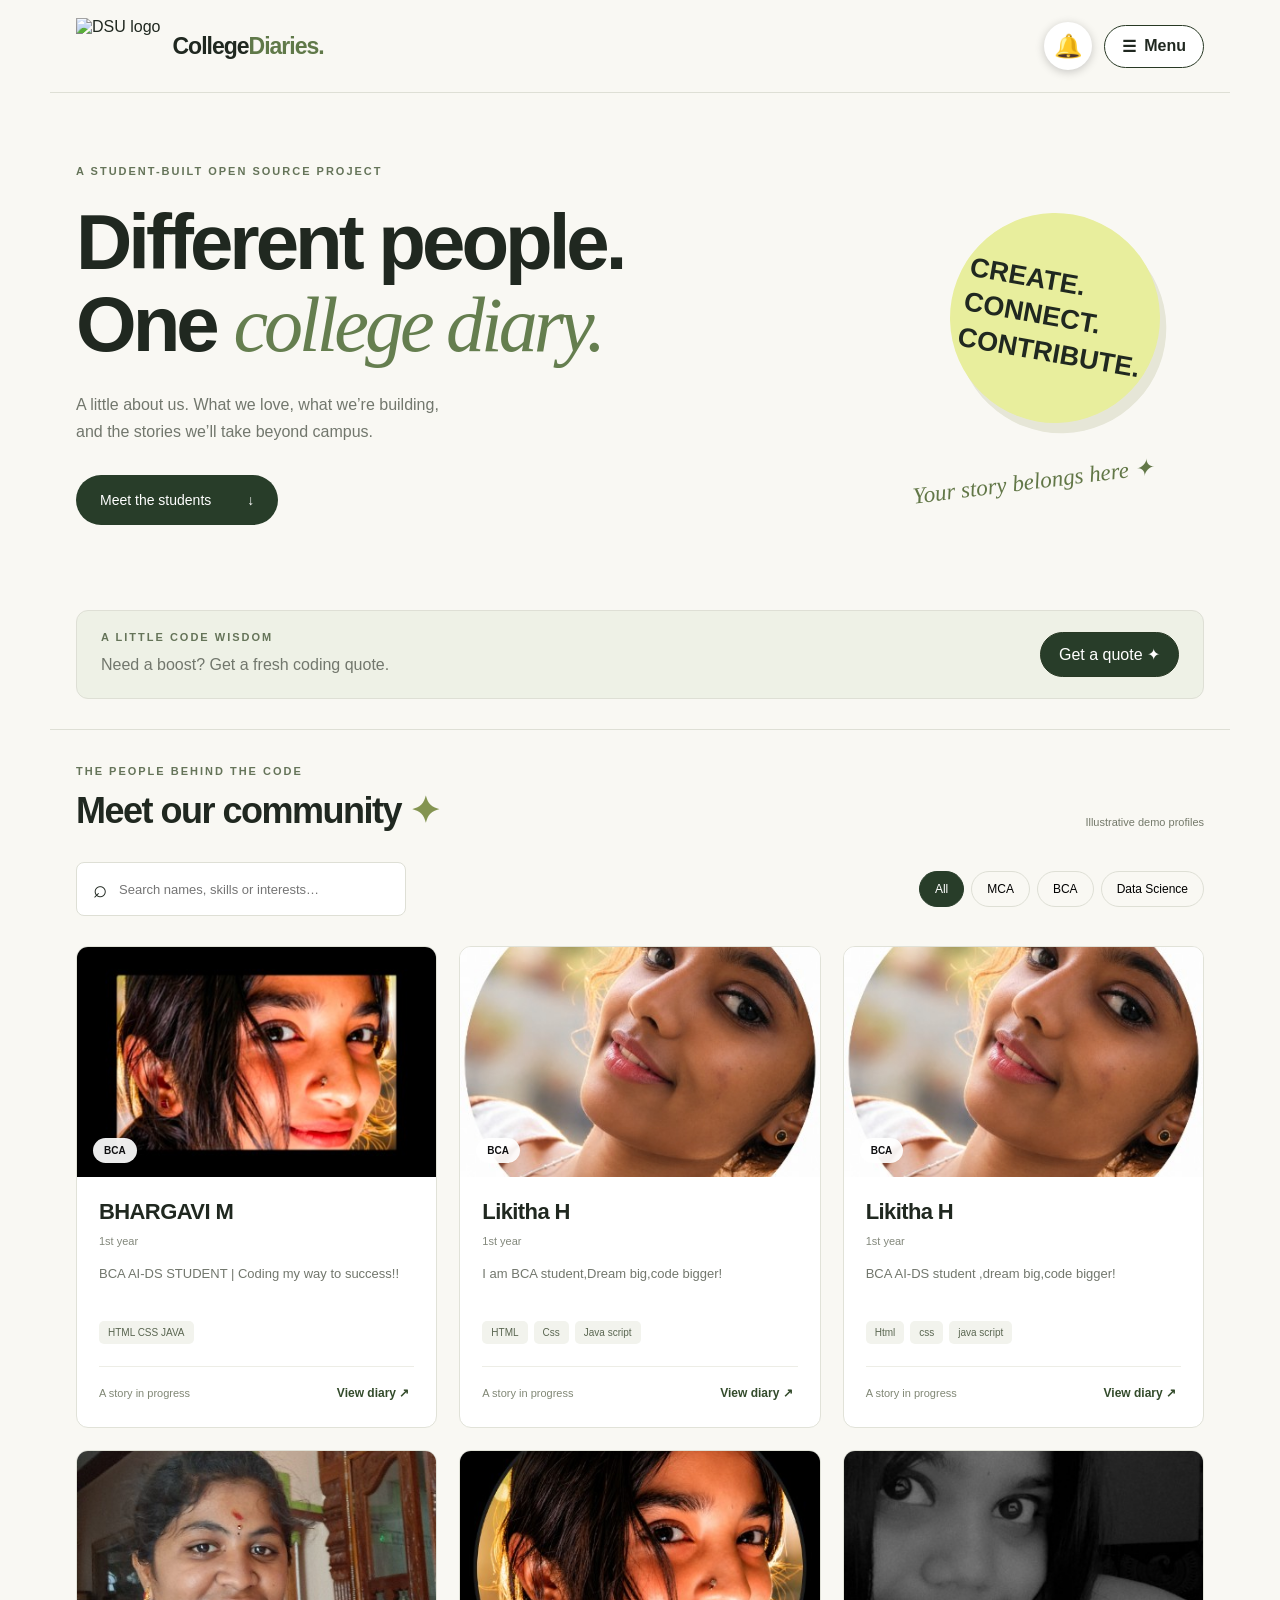
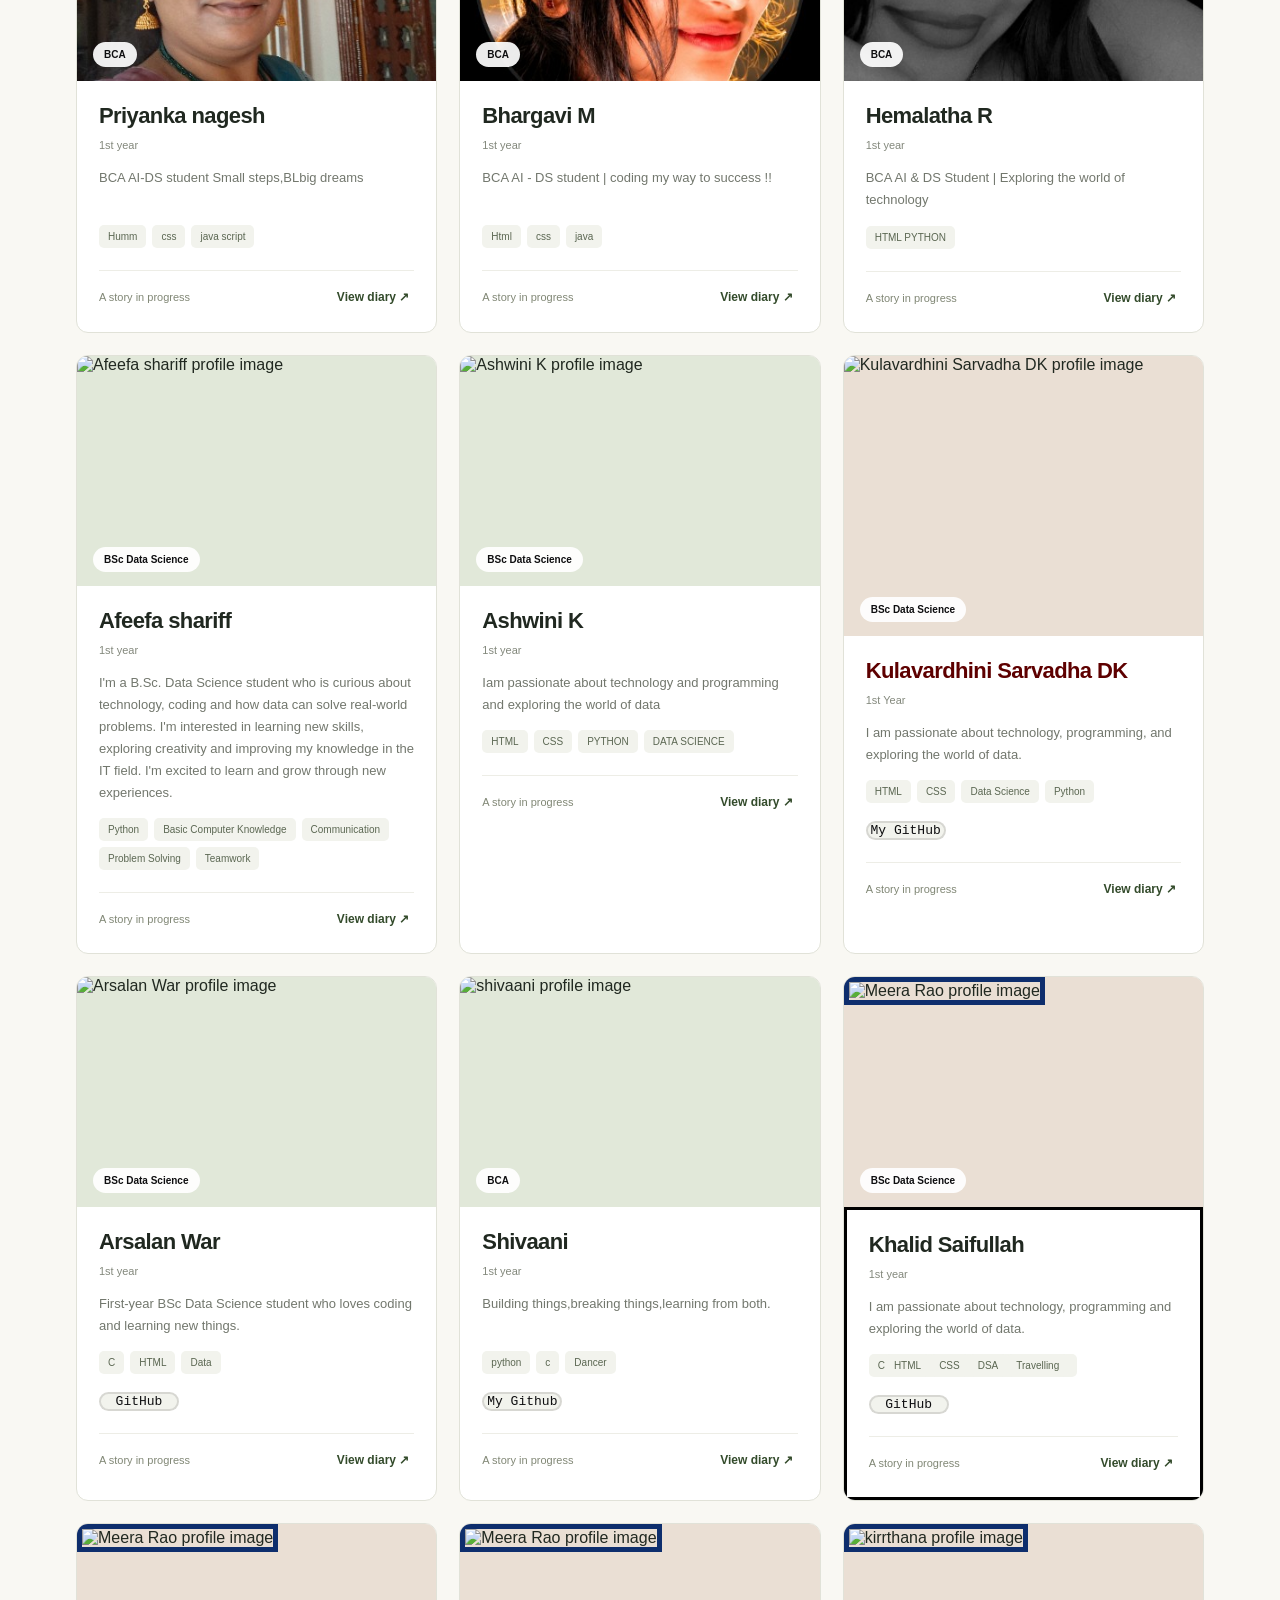
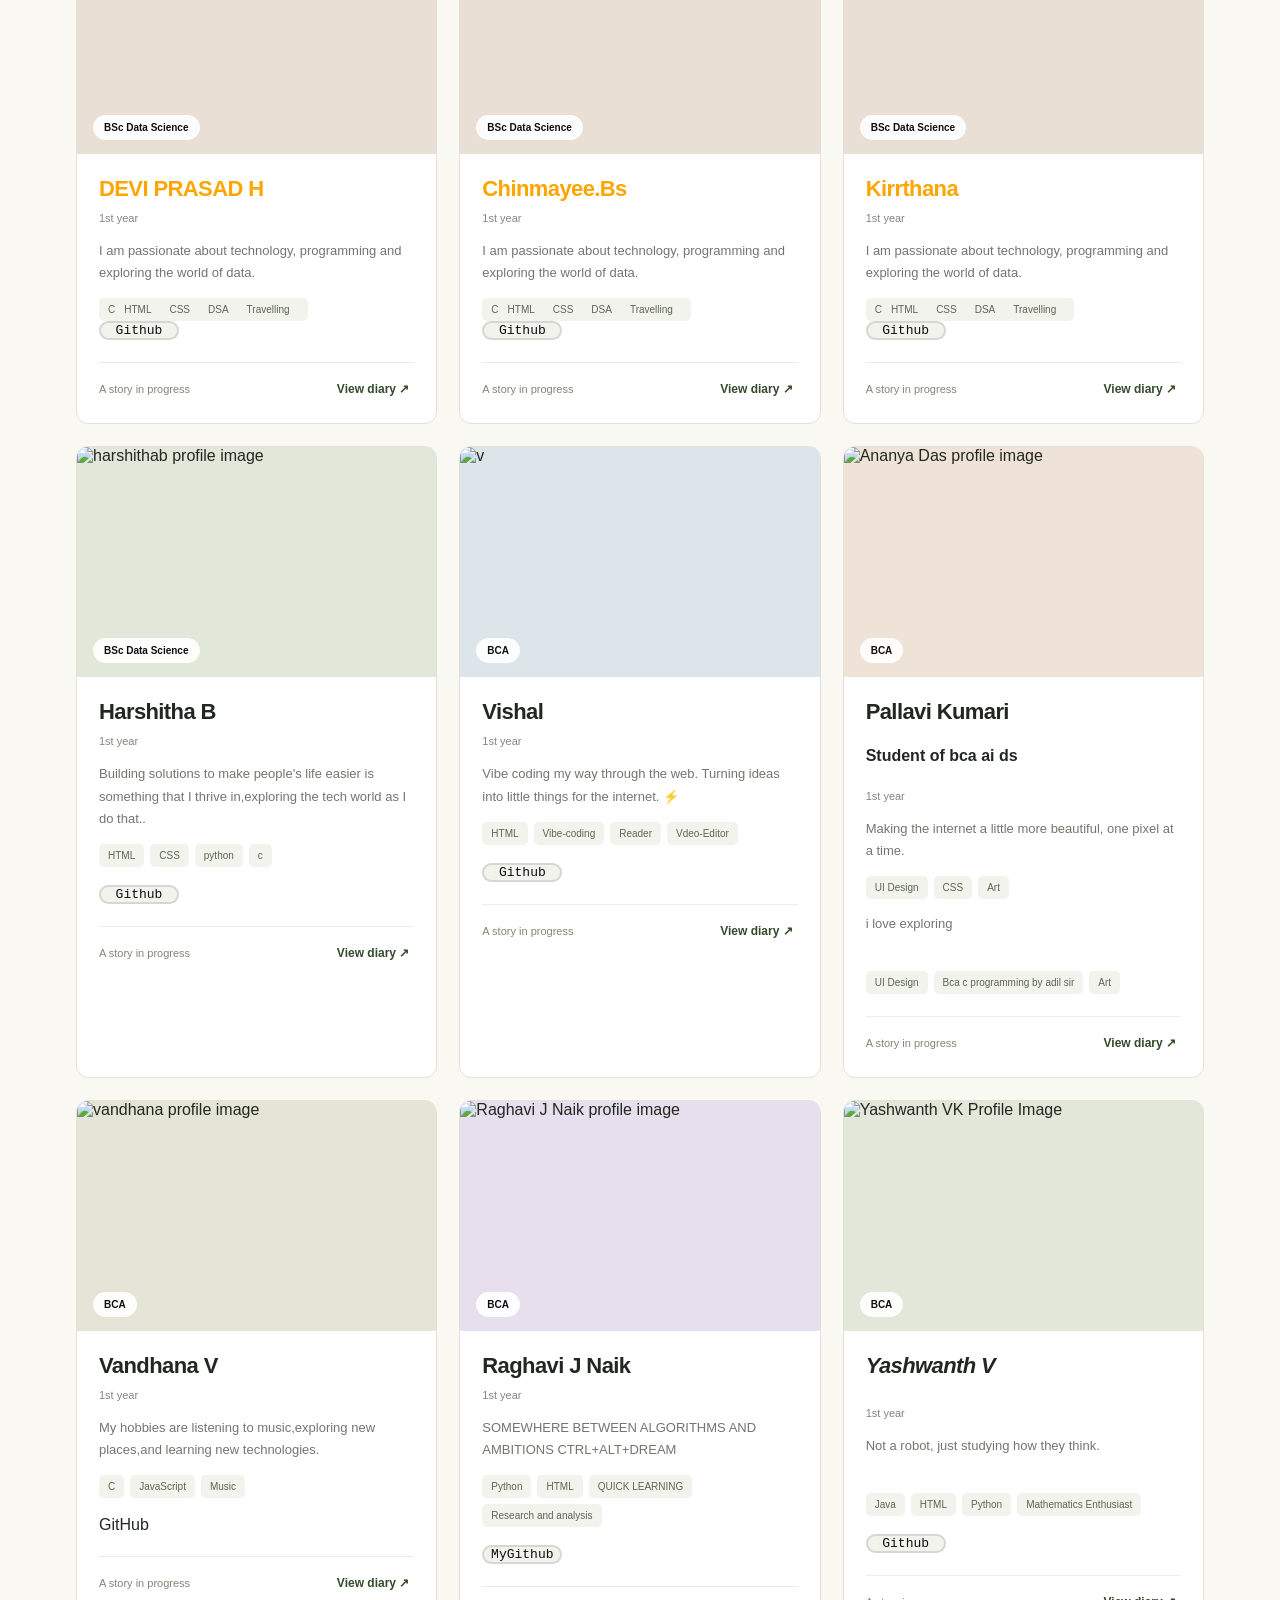
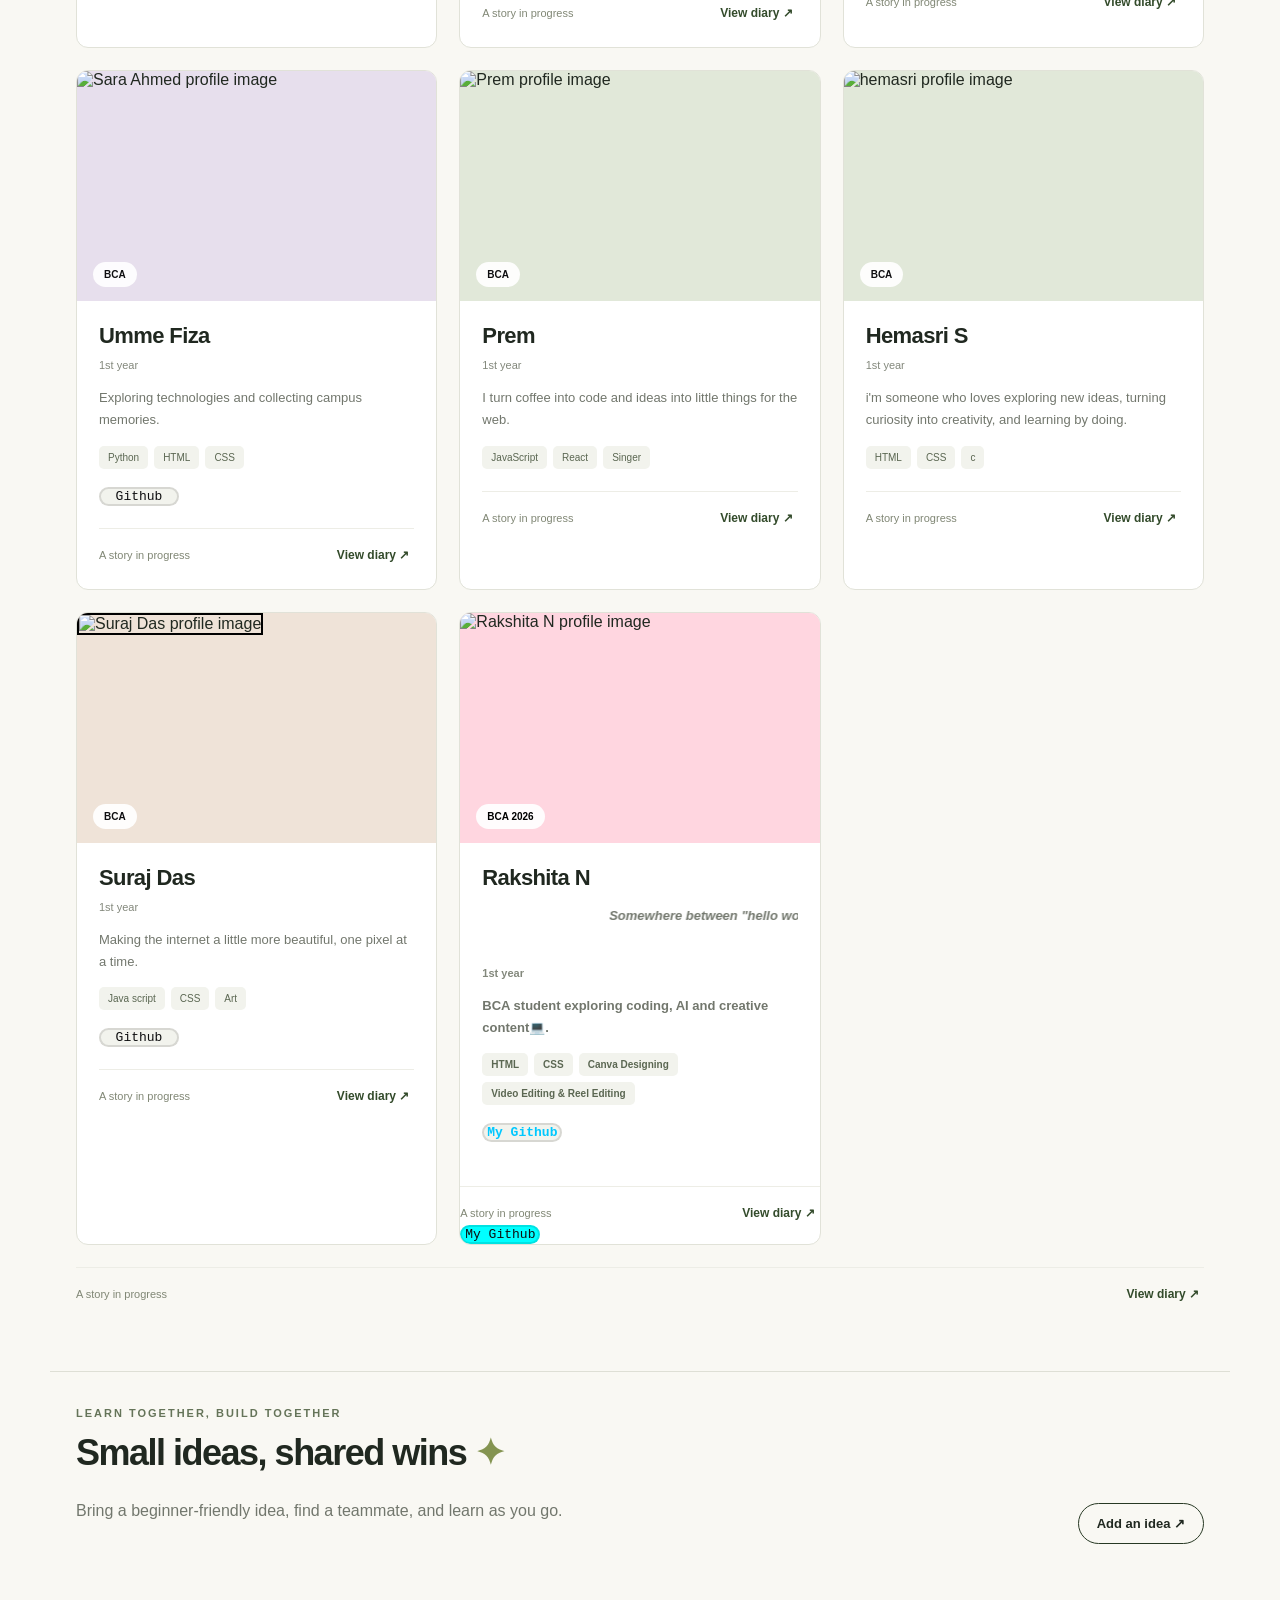
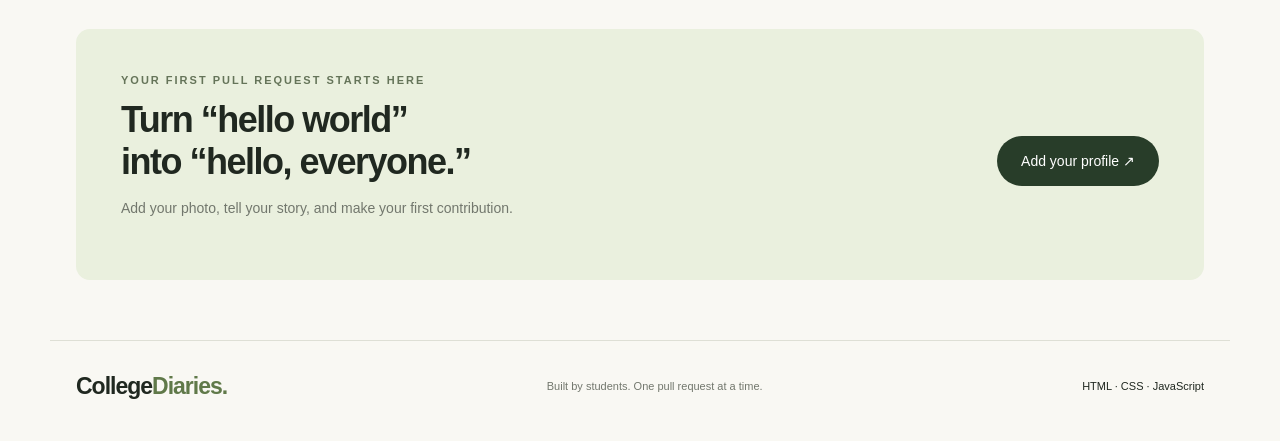
==== commit f46f01ea: "Merge pull request #138 from mohdadil1/profile/bhargavi-m-3s8s-mwdk3sgn" ====
--- a/index.html
+++ b/index.html
@@ -104,6 +104,22 @@
       <div id="grid" class="grid">
         <article class="card" data-course="BCA">
           <div class="portrait" style="--tint: #e1e8d9">
+            <img src="images/bhargavi-m-3s8s.jpg" alt="BHARGAVI M profile image">
+            <span class="course">BCA</span>
+          </div>
+          <div class="card-body">
+            <h3>BHARGAVI M</h3>
+            <span class="year">1st year</span>
+            <p>BCA AI-DS STUDENT | Coding my way to success!!</p>
+            <div class="tags">
+              <span>HTML CSS JAVA</span>
+            </div>
+            <p class="story" hidden>Hey there! 👋 I&#39;m a BCA student by day and a professional overthinker by night! 😂 My life is a mix of coding errors, college fun, crazy friends, endless laughter and unforgettable memories. I love music, having fun and trying new things. Sometimes I understand programming, sometimes programming understands me! 🤣 Just a simple person with big dreams, a happy heart and a little bit of craziness. 💻✨❤️</p>
+            <div class="card-bottom"><span>A story in progress</span><button class="view" type="button">View diary ↗</button></div>
+          </div>
+        </article>
+        <article class="card" data-course="BCA">
+          <div class="portrait" style="--tint: #e1e8d9">
             <img src="images/likitha-h-0guc.jpg" alt="Likitha H profile image">
             <span class="course">BCA</span>
           </div>
